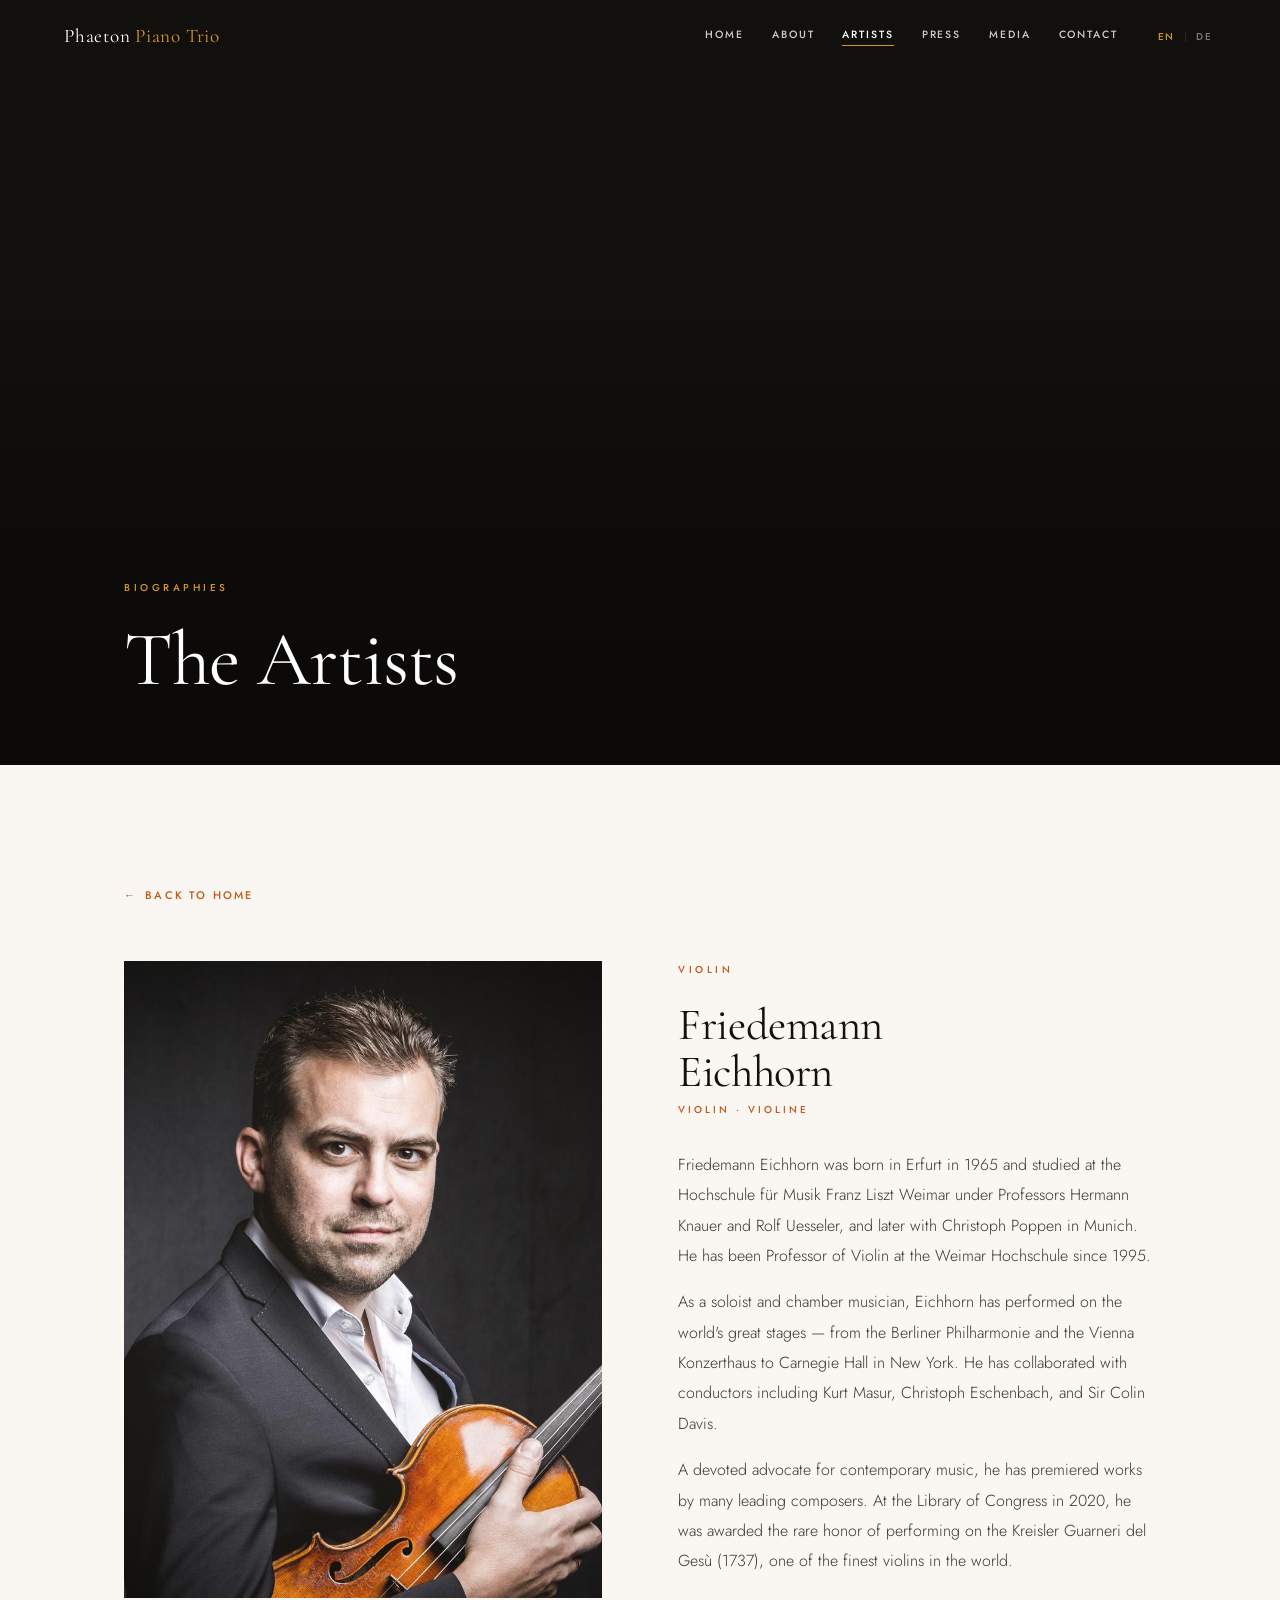
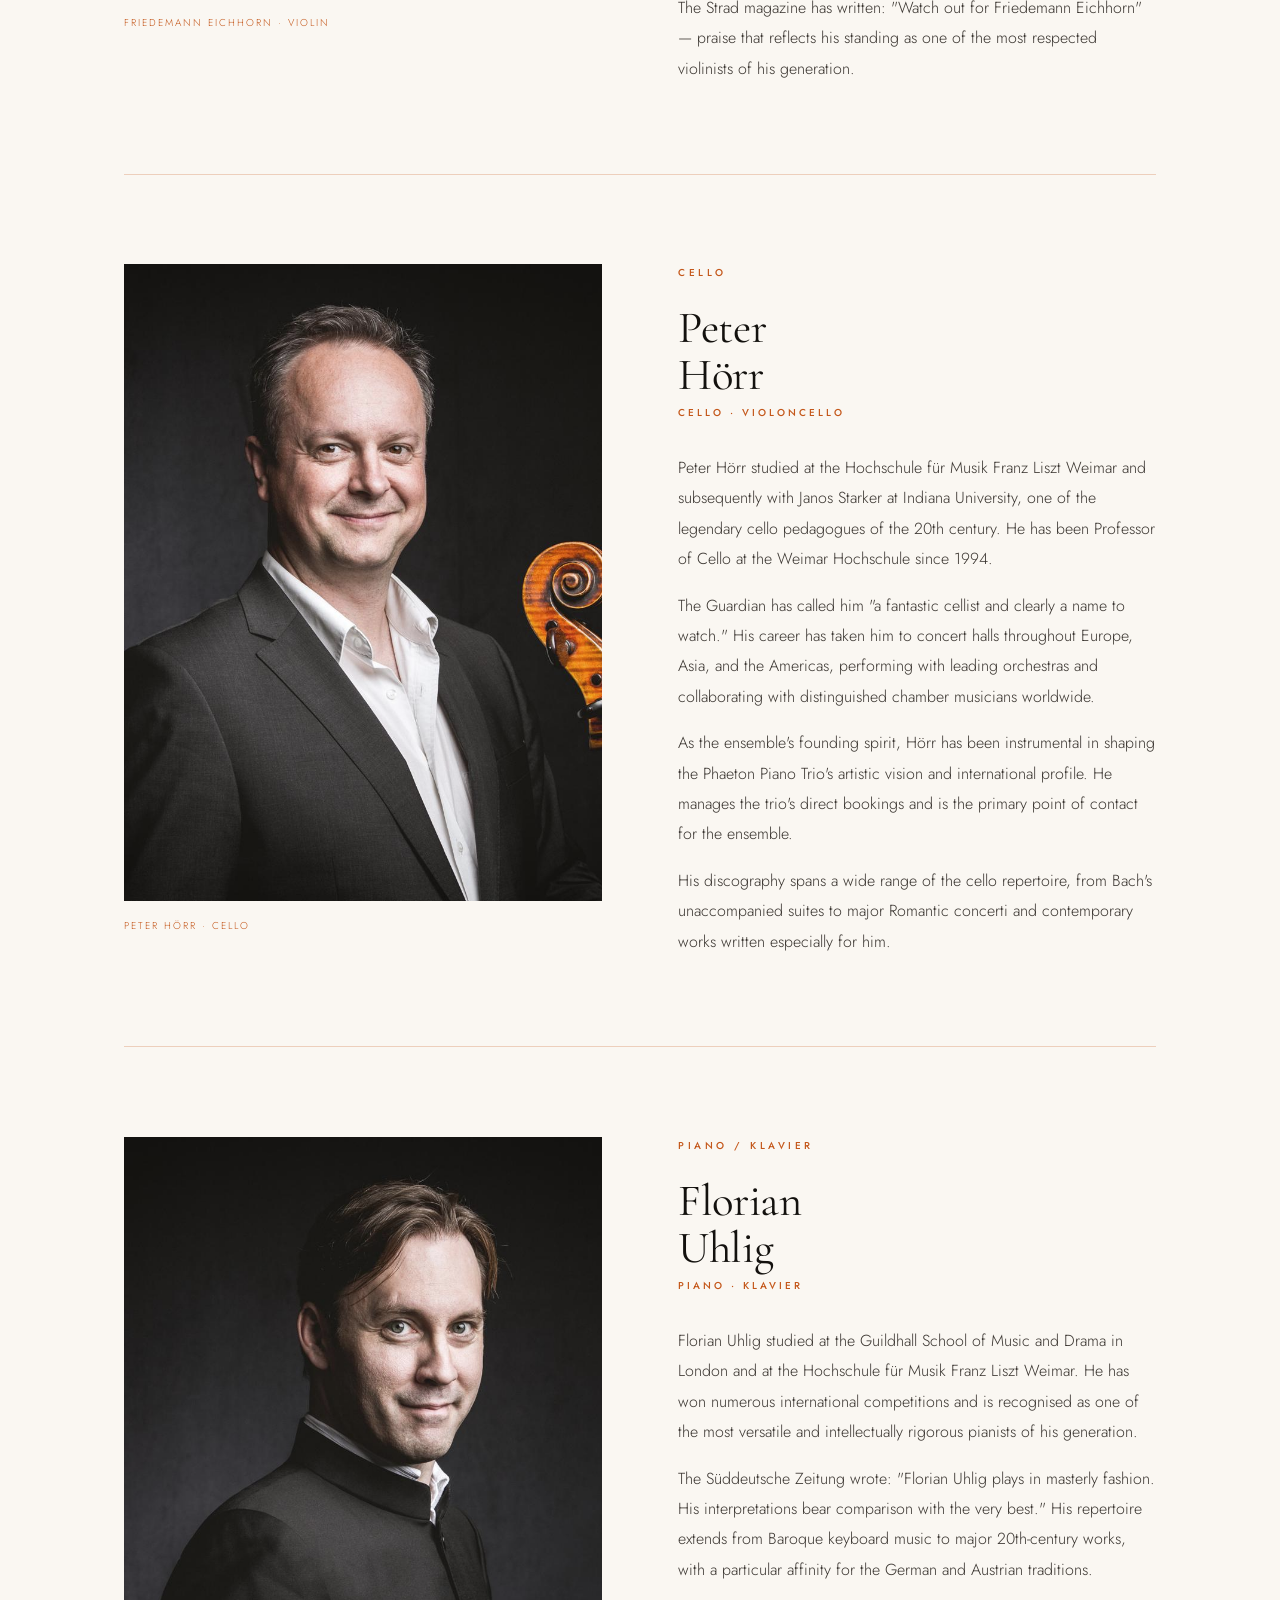
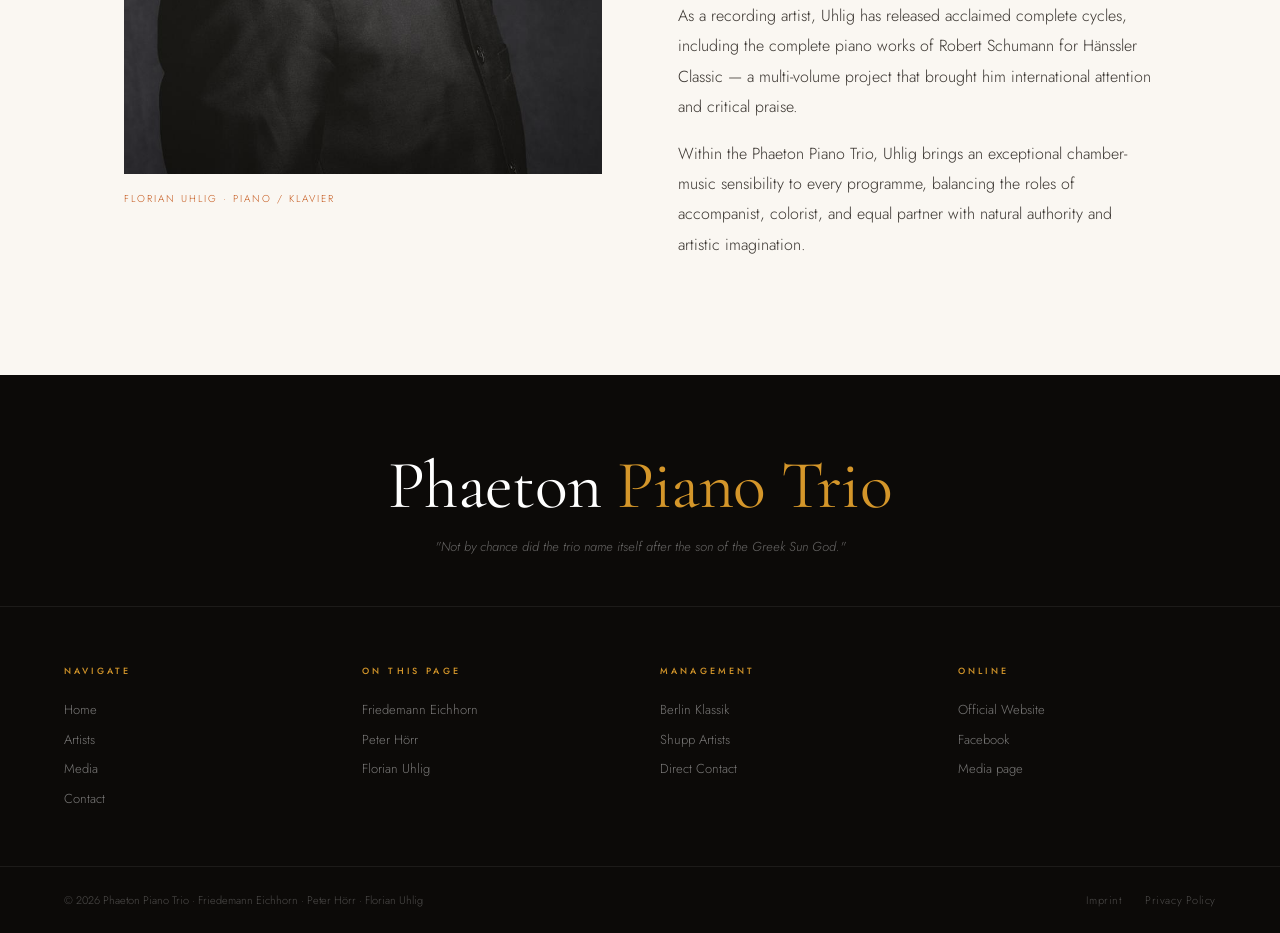
==== biography.html @ 948739d7 "Use local member photos in artist cards and biographies" ====
<!DOCTYPE html>
<html lang="en" id="htmlRoot">
<head>
  <meta charset="UTF-8"/>
  <meta name="viewport" content="width=device-width, initial-scale=1.0"/>
  <meta name="description" content="Biographies — Phaeton Piano Trio: Friedemann Eichhorn, Peter Hörr, Florian Uhlig."/>
  <title>Biographies — Phaeton Piano Trio</title>
  <link rel="preconnect" href="https://fonts.googleapis.com">
  <link rel="preconnect" href="https://fonts.gstatic.com" crossorigin>
  <link href="https://fonts.googleapis.com/css2?family=Cormorant+Garamond:ital,wght@0,300;0,400;0,500;1,300;1,400&family=Jost:wght@300;400;500&display=swap" rel="stylesheet">
  <link rel="stylesheet" href="style.css">
</head>
<body>

  <header class="header" id="header">
    <div class="header-inner">
      <a href="index.html" class="logo">Phaeton <span>Piano Trio</span></a>
      <button class="menu-btn" id="menuBtn" aria-label="Toggle navigation" aria-expanded="false">
        <span></span><span></span><span></span>
      </button>
      <nav class="nav" id="nav">
        <a href="index.html" class="nav-link"><span lang-en>Home</span><span lang-de>Start</span></a>
        <a href="index.html#about" class="nav-link"><span lang-en>About</span><span lang-de>Über uns</span></a>
        <a href="biography.html" class="nav-link active"><span lang-en>Artists</span><span lang-de>Künstler</span></a>
        <a href="index.html#press" class="nav-link"><span lang-en>Press</span><span lang-de>Presse</span></a>
        <a href="media.html" class="nav-link"><span lang-en>Media</span><span lang-de>Medien</span></a>
        <a href="index.html#contact" class="nav-link"><span lang-en>Contact</span><span lang-de>Kontakt</span></a>
        <div class="lang-switcher">
          <button class="lang-btn active" id="btnEN" onclick="setLang('en')">EN</button>
          <span class="lang-sep">|</span>
          <button class="lang-btn" id="btnDE" onclick="setLang('de')">DE</button>
        </div>
      </nav>
    </div>
  </header>

  <section class="subpage-hero">
    <div class="subpage-hero-bg" style="background-image:url('https://www.phaetonpianotrio.com/wp-content/uploads/2015/12/s1945_0071_c.jpg')"></div>
    <div class="wrap subpage-hero-content">
      <div class="label"><span lang-en>Biographies</span><span lang-de>Biografien</span></div>
      <h1><span lang-en>The Artists</span><span lang-de>Die Künstler</span></h1>
    </div>
  </section>

  <section class="section">
    <div class="wrap">

      <a href="index.html" class="back-link"><span lang-en>Back to Home</span><span lang-de>Zurück zur Startseite</span></a>

      <!-- FRIEDEMANN EICHHORN -->
      <div class="bio-grid" id="eichhorn">
        <div class="bio-image" data-reveal>
          <img src="images/friedemann-eichhorn.jpg" alt="Friedemann Eichhorn — Violin">
          <div class="bio-image-caption">Friedemann Eichhorn · Violin</div>
        </div>
        <div class="bio-text">
          <div class="label" data-reveal>Violin</div>
          <h3 data-reveal>Friedemann<br>Eichhorn</h3>
          <span class="instrument-tag" data-reveal>Violin · Violine</span>
          <div lang-en>
            <p class="body-text" data-reveal>Friedemann Eichhorn was born in Erfurt in 1965 and studied at the Hochschule für Musik Franz Liszt Weimar under Professors Hermann Knauer and Rolf Uesseler, and later with Christoph Poppen in Munich. He has been Professor of Violin at the Weimar Hochschule since 1995.</p>
            <p class="body-text" data-reveal>As a soloist and chamber musician, Eichhorn has performed on the world's great stages — from the Berliner Philharmonie and the Vienna Konzerthaus to Carnegie Hall in New York. He has collaborated with conductors including Kurt Masur, Christoph Eschenbach, and Sir Colin Davis.</p>
            <p class="body-text" data-reveal>A devoted advocate for contemporary music, he has premiered works by many leading composers. At the Library of Congress in 2020, he was awarded the rare honor of performing on the Kreisler Guarneri del Gesù (1737), one of the finest violins in the world.</p>
            <p class="body-text" data-reveal>The Strad magazine has written: "Watch out for Friedemann Eichhorn" — praise that reflects his standing as one of the most respected violinists of his generation.</p>
          </div>
          <div lang-de>
            <p class="body-text" data-reveal>Friedemann Eichhorn wurde 1965 in Erfurt geboren und studierte an der Hochschule für Musik Franz Liszt Weimar bei den Professoren Hermann Knauer und Rolf Uesseler sowie später bei Christoph Poppen in München. Seit 1995 ist er Professor für Violine an der Hochschule in Weimar.</p>
            <p class="body-text" data-reveal>Als Solist und Kammermusiker hat Eichhorn auf den großen Bühnen der Welt gespielt — von der Berliner Philharmonie und dem Wiener Konzerthaus bis zur Carnegie Hall in New York. Er arbeitete mit Dirigenten wie Kurt Masur, Christoph Eschenbach und Sir Colin Davis zusammen.</p>
            <p class="body-text" data-reveal>Als engagierter Fürsprecher der zeitgenössischen Musik hat er Werke vieler bedeutender Komponisten uraufgeführt. In der Library of Congress 2020 wurde ihm die seltene Ehre zuteil, auf der Kreisler Guarneri del Gesù (1737) zu spielen.</p>
            <p class="body-text" data-reveal>Das Magazin The Strad schrieb: „Watch out for Friedemann Eichhorn" — ein Lob, das seinen Rang als einen der angesehensten Geiger seiner Generation widerspiegelt.</p>
          </div>
        </div>
      </div>

      <!-- PETER HÖRR -->
      <div class="bio-grid" id="hoerr">
        <div class="bio-image" data-reveal>
          <img src="images/peter-hoerr.jpg" alt="Peter Hörr — Cello">
          <div class="bio-image-caption">Peter Hörr · Cello</div>
        </div>
        <div class="bio-text">
          <div class="label" data-reveal>Cello</div>
          <h3 data-reveal>Peter<br>Hörr</h3>
          <span class="instrument-tag" data-reveal>Cello · Violoncello</span>
          <div lang-en>
            <p class="body-text" data-reveal>Peter Hörr studied at the Hochschule für Musik Franz Liszt Weimar and subsequently with Janos Starker at Indiana University, one of the legendary cello pedagogues of the 20th century. He has been Professor of Cello at the Weimar Hochschule since 1994.</p>
            <p class="body-text" data-reveal>The Guardian has called him "a fantastic cellist and clearly a name to watch." His career has taken him to concert halls throughout Europe, Asia, and the Americas, performing with leading orchestras and collaborating with distinguished chamber musicians worldwide.</p>
            <p class="body-text" data-reveal>As the ensemble's founding spirit, Hörr has been instrumental in shaping the Phaeton Piano Trio's artistic vision and international profile. He manages the trio's direct bookings and is the primary point of contact for the ensemble.</p>
            <p class="body-text" data-reveal>His discography spans a wide range of the cello repertoire, from Bach's unaccompanied suites to major Romantic concerti and contemporary works written especially for him.</p>
          </div>
          <div lang-de>
            <p class="body-text" data-reveal>Peter Hörr studierte an der Hochschule für Musik Franz Liszt Weimar und anschließend bei Janos Starker an der Indiana University — einem der legendären Cello-Pädagogen des 20. Jahrhunderts. Seit 1994 ist er Professor für Violoncello an der Hochschule in Weimar.</p>
            <p class="body-text" data-reveal>Der Guardian bezeichnete ihn als „phantastischen Cellisten, dessen Name zu beachten ist." Seine Karriere führte ihn in Konzertsäle in ganz Europa, Asien und Amerika, wo er mit führenden Orchestern und bedeutenden Kammermusikern zusammenarbeitete.</p>
            <p class="body-text" data-reveal>Als künstlerische Seele des Ensembles hat Hörr die Vision und das internationale Profil des Phaeton Piano Trios maßgeblich geprägt. Er betreut die Direktbuchungen des Trios und ist der Hauptansprechpartner des Ensembles.</p>
            <p class="body-text" data-reveal>Seine Diskografie umspannt ein breites Spektrum des Cello-Repertoires, von Bachs Solosuiten bis zu großen romantischen Konzerten und zeitgenössischen Werken, die eigens für ihn komponiert wurden.</p>
          </div>
        </div>
      </div>

      <!-- FLORIAN UHLIG -->
      <div class="bio-grid" id="uhlig">
        <div class="bio-image" data-reveal>
          <img src="images/florian-uhlig.jpg" alt="Florian Uhlig — Piano">
          <div class="bio-image-caption">Florian Uhlig · Piano / Klavier</div>
        </div>
        <div class="bio-text">
          <div class="label" data-reveal>Piano / Klavier</div>
          <h3 data-reveal>Florian<br>Uhlig</h3>
          <span class="instrument-tag" data-reveal>Piano · Klavier</span>
          <div lang-en>
            <p class="body-text" data-reveal>Florian Uhlig studied at the Guildhall School of Music and Drama in London and at the Hochschule für Musik Franz Liszt Weimar. He has won numerous international competitions and is recognised as one of the most versatile and intellectually rigorous pianists of his generation.</p>
            <p class="body-text" data-reveal>The Süddeutsche Zeitung wrote: "Florian Uhlig plays in masterly fashion. His interpretations bear comparison with the very best." His repertoire extends from Baroque keyboard music to major 20th-century works, with a particular affinity for the German and Austrian traditions.</p>
            <p class="body-text" data-reveal>As a recording artist, Uhlig has released acclaimed complete cycles, including the complete piano works of Robert Schumann for Hänssler Classic — a multi-volume project that brought him international attention and critical praise.</p>
            <p class="body-text" data-reveal>Within the Phaeton Piano Trio, Uhlig brings an exceptional chamber-music sensibility to every programme, balancing the roles of accompanist, colorist, and equal partner with natural authority and artistic imagination.</p>
          </div>
          <div lang-de>
            <p class="body-text" data-reveal>Florian Uhlig studierte an der Guildhall School of Music and Drama in London sowie an der Hochschule für Musik Franz Liszt Weimar. Er gewann zahlreiche internationale Wettbewerbe und gilt als einer der vielseitigsten und tiefgründigsten Pianisten seiner Generation.</p>
            <p class="body-text" data-reveal>Die Süddeutsche Zeitung schrieb: „Florian Uhlig spielt auf meisterhafte Weise. Seine Interpretationen halten dem Vergleich mit den Allerbesten stand." Sein Repertoire reicht von der Barockmusik bis zu bedeutenden Werken des 20. Jahrhunderts, mit besonderer Vorliebe für die deutsche und österreichische Tradition.</p>
            <p class="body-text" data-reveal>Als Aufnahmekünstler hat Uhlig vielbeachtete Gesamtzyklen veröffentlicht, darunter das vollständige Klavierwerk von Robert Schumann für Hänssler Classic — ein mehrbändiges Projekt, das ihm internationale Aufmerksamkeit einbrachte.</p>
            <p class="body-text" data-reveal>Im Phaeton Piano Trio bringt Uhlig in jedes Programm eine außergewöhnliche Kammermusikalität ein und verbindet die Rollen des Begleiters, Koloristen und gleichberechtigten Partners mit natürlicher Autorität und künstlerischer Fantasie.</p>
          </div>
        </div>
      </div>

    </div>
  </section>

  <footer class="footer">
    <div class="footer-top">
      <div class="footer-name">Phaeton <span>Piano Trio</span></div>
      <p class="footer-tagline">"Not by chance did the trio name itself after the son of the Greek Sun God."</p>
    </div>
    <div class="footer-mid">
      <div class="footer-col">
        <div class="footer-col-title"><span lang-en>Navigate</span><span lang-de>Navigation</span></div>
        <a href="index.html"><span lang-en>Home</span><span lang-de>Start</span></a>
        <a href="biography.html"><span lang-en>Artists</span><span lang-de>Künstler</span></a>
        <a href="media.html"><span lang-en>Media</span><span lang-de>Medien</span></a>
        <a href="index.html#contact"><span lang-en>Contact</span><span lang-de>Kontakt</span></a>
      </div>
      <div class="footer-col">
        <div class="footer-col-title"><span lang-en>On this page</span><span lang-de>Auf dieser Seite</span></div>
        <a href="#eichhorn">Friedemann Eichhorn</a>
        <a href="#hoerr">Peter Hörr</a>
        <a href="#uhlig">Florian Uhlig</a>
      </div>
      <div class="footer-col">
        <div class="footer-col-title">Management</div>
        <a href="https://www.berlinklassikartistmanagement.com" target="_blank" rel="noopener">Berlin Klassik</a>
        <a href="https://shuppartists.com" target="_blank" rel="noopener">Shupp Artists</a>
        <a href="mailto:peterhoerr@me.com"><span lang-en>Direct Contact</span><span lang-de>Direktkontakt</span></a>
      </div>
      <div class="footer-col">
        <div class="footer-col-title">Online</div>
        <a href="https://www.phaetonpianotrio.com/en/" target="_blank" rel="noopener"><span lang-en>Official Website</span><span lang-de>Offizielle Website</span></a>
        <a href="https://www.facebook.com/PhaetonPianoTrio/" target="_blank" rel="noopener">Facebook</a>
        <a href="media.html"><span lang-en>Media page</span><span lang-de>Medienseite</span></a>
      </div>
    </div>
    <div class="footer-bottom">
      <p class="footer-copy">© <span id="year"></span> Phaeton Piano Trio · Friedemann Eichhorn · Peter Hörr · Florian Uhlig</p>
      <div class="footer-legal">
        <a href="imprint.html"><span lang-en>Imprint</span><span lang-de>Impressum</span></a>
        <a href="privacy.html"><span lang-en>Privacy Policy</span><span lang-de>Datenschutz</span></a>
      </div>
    </div>
  </footer>
  <div class="scroll-progress" id="scrollProgress"></div>

  <script>
    function setLang(lang) {
      document.body.classList.toggle('lang-de', lang === 'de');
      document.getElementById('htmlRoot').lang = lang;
      document.getElementById('btnEN').classList.toggle('active', lang === 'en');
      document.getElementById('btnDE').classList.toggle('active', lang === 'de');
      localStorage.setItem('ppt-lang', lang);
    }
    (function() { if (localStorage.getItem('ppt-lang') === 'de') setLang('de'); })();
    document.getElementById('year').textContent = new Date().getFullYear();
    const progress = document.getElementById('scrollProgress');
    window.addEventListener('scroll', () => {
      const total = document.documentElement.scrollHeight - window.innerHeight;
      if (total > 0) progress.style.width = (window.scrollY / total * 100) + '%';
    }, { passive: true });
    const header = document.getElementById('header');
    window.addEventListener('scroll', () => { header.classList.toggle('scrolled', window.scrollY > 60); }, { passive: true });
    const nav = document.getElementById('nav');
    const menuBtn = document.getElementById('menuBtn');
    menuBtn.addEventListener('click', () => {
      const open = nav.classList.toggle('open');
      menuBtn.classList.toggle('open', open);
      menuBtn.setAttribute('aria-expanded', open);
      document.body.classList.toggle('nav-open', open);
    });
    document.querySelectorAll('#nav a').forEach(a => a.addEventListener('click', () => {
      nav.classList.remove('open'); menuBtn.classList.remove('open');
      menuBtn.setAttribute('aria-expanded','false'); document.body.classList.remove('nav-open');
    }));
    const revealObs = new IntersectionObserver(entries => {
      entries.forEach(e => { if (e.isIntersecting) { e.target.classList.add('visible'); revealObs.unobserve(e.target); } });
    }, { threshold: 0.1 });
    document.querySelectorAll('[data-reveal]').forEach(el => revealObs.observe(el));
  </script>

</body>
</html>
---- style.css ----
/* ============================================================
   PHAETON PIANO TRIO — style.css
============================================================ */

:root {
  --white:       #faf7f2;
  --white-dim:   #f0ebe2;
  --ink:         #13110e;
  --ink-mid:     #3a3530;
  --ink-soft:    #8a8178;
  --fire:        #c4571a;
  --fire-light:  #e07840;
  --fire-dim:    rgba(196,87,26,0.08);
  --fire-border: rgba(196,87,26,0.25);
  --amber:       #d4962a;
  --serif: 'Cormorant Garamond', Georgia, serif;
  --sans:  'Jost', 'Helvetica Neue', sans-serif;
  --ease:  cubic-bezier(0.25, 0.46, 0.45, 0.94);
  --easeO: cubic-bezier(0.16, 1, 0.3, 1);
  --gutter: clamp(1.25rem, 5vw, 4.5rem);
  --max: 1160px;
  --hh: 72px;
}

*, *::before, *::after { box-sizing: border-box; margin: 0; padding: 0; }
html { scroll-behavior: smooth; overflow-x: hidden; font-size: 16px; }

body {
  background: var(--white);
  color: var(--ink);
  font-family: var(--sans);
  font-weight: 300;
  line-height: 1.7;
  overflow-x: hidden;
  -webkit-font-smoothing: antialiased;
}

body.nav-open { overflow: hidden; }
img, iframe { display: block; max-width: 100%; }
a { color: inherit; text-decoration: none; }
::selection { background: rgba(196,87,26,0.15); color: var(--ink); }
:focus-visible { outline: 1px solid var(--fire); outline-offset: 4px; }
::-webkit-scrollbar { width: 3px; }
::-webkit-scrollbar-track { background: var(--white); }
::-webkit-scrollbar-thumb { background: var(--fire-border); }
::-webkit-scrollbar-thumb:hover { background: var(--fire); }

/* ── Typography ── */
h1, h2, h3 { font-family: var(--serif); font-weight: 400; line-height: 1.05; letter-spacing: -0.01em; }
h1 { font-size: clamp(48px, 8vw, 110px); }
h2 { font-size: clamp(32px, 5vw, 62px); }
h3 { font-size: clamp(22px, 2.5vw, 32px); }
em { font-style: italic; color: var(--fire); }
p  { max-width: 58ch; }
p + p { margin-top: 1rem; }

.wrap { width: min(100%, var(--max)); margin-inline: auto; padding-inline: var(--gutter); }

.label {
  font-family: var(--sans); font-size: 10px; font-weight: 500;
  letter-spacing: 0.35em; text-transform: uppercase;
  color: var(--fire); margin-bottom: 1.5rem; display: block;
}

[data-reveal] { opacity: 0; transform: translateY(28px); transition: opacity 0.85s var(--easeO), transform 0.85s var(--easeO); }
[data-reveal].visible { opacity: 1; transform: none; }
[data-reveal]:nth-child(2) { transition-delay: 0.08s; }
[data-reveal]:nth-child(3) { transition-delay: 0.16s; }
[data-reveal]:nth-child(4) { transition-delay: 0.24s; }

/* ============================================================
   HEADER
============================================================ */
.header {
  position: fixed;
  top: 0; left: 0; right: 0;
  z-index: 500;
  height: var(--hh);
  background: rgba(19,17,14,0.6);
  backdrop-filter: blur(14px);
  -webkit-backdrop-filter: blur(14px);
  transition: background 0.4s, box-shadow 0.4s;
}
.header.scrolled {
  background: rgba(19,17,14,0.95);
  box-shadow: 0 1px 0 rgba(255,255,255,0.06);
}
.header-inner {
  height: 100%;
  display: flex;
  align-items: center;
  justify-content: space-between;
  padding: 0 var(--gutter);
  gap: 1.5rem;
}

.logo {
  font-family: var(--serif);
  font-size: 1.2rem; font-weight: 400; letter-spacing: 0.04em;
  color: #fff; white-space: nowrap; flex-shrink: 0;
  position: relative; z-index: 9999;
  transition: opacity 0.2s;
}
.logo:hover { opacity: 0.75; }
.logo span { color: var(--amber); }

.menu-btn {
  display: none;
  flex-direction: column;
  justify-content: center;
  gap: 6px;
  width: 32px; height: 32px;
  background: none; border: none; cursor: pointer;
  padding: 0; flex-shrink: 0;
  position: relative; z-index: 9999;
}
.menu-btn span {
  display: block; width: 24px; height: 1.5px;
  background: #fff;
  transition: transform 0.35s var(--ease), opacity 0.25s;
  transform-origin: center;
}
.menu-btn.open span:nth-child(1) { transform: translateY(7.5px) rotate(45deg); }
.menu-btn.open span:nth-child(2) { opacity: 0; }
.menu-btn.open span:nth-child(3) { transform: translateY(-7.5px) rotate(-45deg); }

/* Desktop nav */
.nav { display: flex; align-items: center; gap: 1.75rem; }

.nav-link {
  font-family: var(--sans); font-size: 10.5px; font-weight: 500;
  letter-spacing: 0.18em; text-transform: uppercase;
  color: rgba(255,255,255,0.78);
  position: relative; padding-bottom: 2px;
  transition: color 0.2s; white-space: nowrap;
}
.nav-link::after {
  content: ''; position: absolute; bottom: 0; left: 0;
  width: 0; height: 1px; background: var(--amber);
  transition: width 0.3s var(--ease);
}
.nav-link:hover, .nav-link.active { color: #fff; }
.nav-link:hover::after, .nav-link.active::after { width: 100%; }

.lang-switcher { display: flex; align-items: center; gap: 0.35rem; margin-left: 0.5rem; flex-shrink: 0; }
.lang-btn {
  background: none; border: none; cursor: pointer;
  color: rgba(255,255,255,0.45);
  font-family: var(--sans); font-size: 10px; font-weight: 500;
  letter-spacing: 0.15em; text-transform: uppercase;
  padding: 2px 4px; transition: color 0.2s;
}
.lang-btn.active, .lang-btn:hover { color: var(--amber); }
.lang-sep { color: rgba(255,255,255,0.2); font-size: 10px; }

.scroll-progress {
  position: fixed; top: 0; left: 0;
  height: 2px; background: var(--fire);
  z-index: 600; width: 0; pointer-events: none;
}

/* ============================================================
   HERO
============================================================ */
.hero {
  position: relative;
  height: 100svh; min-height: 560px;
  overflow: hidden;
  display: flex; align-items: center; justify-content: flex-start;
}
.hero { background: var(--ink); }
.hero-slides, .hero-slide { position: absolute; inset: 0; }
.hero-slides { top: var(--hh); } /* la foto empieza debajo del header: no tapa las cabezas */
.hero-slide { background-size: cover; background-position: center top; opacity: 0; transition: opacity 1.6s var(--ease); }
.hero-slide.active { opacity: 1; }
.hero-overlay {
  position: absolute; inset: 0; z-index: 1;
  background:
    linear-gradient(to right, rgba(10,8,6,0.75) 0%, rgba(10,8,6,0.45) 50%, rgba(10,8,6,0.1) 100%),
    linear-gradient(to bottom, rgba(10,8,6,0.35) 0%, rgba(10,8,6,0.1) 40%, rgba(10,8,6,0.6) 100%);
}
.hero-grain {
  position: absolute; inset: 0; z-index: 2; opacity: 0.025; pointer-events: none;
  background-image: url("data:image/svg+xml,%3Csvg viewBox='0 0 256 256' xmlns='http://www.w3.org/2000/svg'%3E%3Cfilter id='n'%3E%3CfeTurbulence type='fractalNoise' baseFrequency='0.9' numOctaves='4' stitchTiles='stitch'/%3E%3C/filter%3E%3Crect width='100%25' height='100%25' filter='url(%23n)'/%3E%3C/svg%3E");
}
.hero-content {
  position: relative; z-index: 3; color: #fff;
  padding: 0 var(--gutter); max-width: min(640px, 90vw);
}
.hero-eyebrow { font-size: 11px; font-weight: 500; letter-spacing: 0.35em; text-transform: uppercase; opacity: 0.65; margin-bottom: 1.5rem; max-width: none; }
.hero h1 { color: #fff; text-shadow: 0 2px 20px rgba(0,0,0,0.4); }
.hero h1 em { color: var(--amber); }
.hero-divider { width: 48px; height: 1px; background: var(--amber); margin: 2rem 0; opacity: 0.65; }
.hero-sub { font-size: clamp(12px, 1.4vw, 15px); font-weight: 300; letter-spacing: 0.1em; opacity: 0.75; margin-bottom: 2.5rem; max-width: none; }
.hero-cta { display: flex; gap: 1rem; flex-wrap: wrap; }

.btn {
  display: inline-block;
  font-family: var(--sans); font-size: 11px; font-weight: 500;
  letter-spacing: 0.22em; text-transform: uppercase;
  padding: 0.9rem 2.2rem; cursor: pointer;
  transition: background 0.25s, color 0.25s, border-color 0.25s, transform 0.2s;
}
.btn:hover { transform: translateY(-2px); }
.btn--gold { background: var(--fire); color: #fff; border: 1px solid var(--fire); }
.btn--gold:hover { background: var(--fire-light); border-color: var(--fire-light); }
.btn--outline { background: transparent; color: #fff; border: 1px solid rgba(255,255,255,0.5); }
.btn--outline:hover { border-color: #fff; background: rgba(255,255,255,0.08); }
.btn--dark { background: var(--fire); color: #fff; border: 1px solid var(--fire); }
.btn--dark:hover { background: var(--fire-light); border-color: var(--fire-light); }

.hero-dots {
  position: absolute; bottom: 2.5rem; left: 50%;
  transform: translateX(-50%); z-index: 4; display: flex; gap: 0.6rem;
}
.hero-dot { width: 6px; height: 6px; border-radius: 50%; background: rgba(255,255,255,0.35); cursor: pointer; transition: background 0.3s, transform 0.3s; }
.hero-dot.active { background: var(--amber); transform: scale(1.3); }

.hero-scroll {
  position: absolute; bottom: 2.2rem; right: var(--gutter); z-index: 4;
  display: flex; flex-direction: column; align-items: center; gap: 0.4rem;
  color: rgba(255,255,255,0.4); font-size: 9px; letter-spacing: 0.25em; text-transform: uppercase;
}
.hero-scroll-line { width: 1px; height: 40px; background: linear-gradient(to bottom, transparent, rgba(255,255,255,0.4)); }

/* ============================================================
   MARQUEE
============================================================ */
.marquee { background: var(--ink); overflow: hidden; padding-block: 0.85rem; border-top: 1px solid rgba(255,255,255,0.06); border-bottom: 1px solid rgba(255,255,255,0.06); }
.marquee-track { display: flex; animation: marquee 40s linear infinite; width: max-content; }
.marquee-item { font-size: 10px; font-weight: 500; letter-spacing: 0.25em; text-transform: uppercase; color: rgba(255,255,255,0.4); padding-inline: 3rem; white-space: nowrap; }
.marquee-item::after { content: '·'; margin-left: 3rem; color: var(--fire); }
@keyframes marquee { from { transform: translateX(0); } to { transform: translateX(-50%); } }

/* ============================================================
   QUOTE
============================================================ */
.quote-section { background: var(--white); text-align: center; padding: clamp(4rem, 8vw, 8rem) var(--gutter); border-bottom: 1px solid var(--fire-border); }
.quote-mark { font-family: var(--serif); font-size: clamp(80px, 10vw, 140px); color: var(--fire); opacity: 0.12; line-height: 0.5; display: block; margin-bottom: 1rem; }
blockquote { font-family: var(--serif); font-size: clamp(17px, 2.6vw, 28px); font-weight: 300; font-style: italic; color: var(--ink); line-height: 1.65; max-width: 780px; margin-inline: auto; margin-bottom: 1.5rem; }
cite { font-size: 10px; font-weight: 500; letter-spacing: 0.25em; text-transform: uppercase; color: var(--ink-soft); }

/* ============================================================
   SECTIONS
============================================================ */
.section { padding-block: clamp(4.5rem, 9vw, 10rem); }
.section--dark { background: var(--ink); color: var(--white); }
.section--dark .label { color: var(--amber); }
.section--dark h2 { color: var(--white); }
.section--dark em { color: var(--amber); }
.section--dark p { color: rgba(255,255,255,0.68); }
.section--dark .body-text { color: rgba(255,255,255,0.7); }

/* ============================================================
   ABOUT
============================================================ */
.about-grid { display: grid; grid-template-columns: 1fr 1fr; gap: clamp(2.5rem, 6vw, 7rem); align-items: center; }
.about-image img { width: 100%; aspect-ratio: 4/5; object-fit: cover; filter: grayscale(20%); transition: filter 0.5s; }
.about-image img:hover { filter: grayscale(0%); }
.about-text h2 { margin-bottom: 1.5rem; }
.body-text { font-size: clamp(14px, 1.4vw, 17px); line-height: 1.88; color: var(--ink-mid); }

/* ============================================================
   MEMBERS
============================================================ */
.members-grid { display: grid; grid-template-columns: repeat(3, 1fr); gap: 1.5px; margin-top: 4rem; }
.member-card { position: relative; overflow: hidden; aspect-ratio: 3/4; cursor: pointer; }
.member-card img { width: 100%; height: 100%; object-fit: cover; object-position: center top; transition: transform 0.7s var(--ease), filter 0.5s; filter: grayscale(25%); }
.member-card:hover img { transform: scale(1.04); filter: grayscale(0%); }
.member-overlay { position: absolute; inset: 0; background: linear-gradient(to top, rgba(10,8,6,0.84) 0%, transparent 55%); display: flex; flex-direction: column; justify-content: flex-end; padding: 2rem; transition: background 0.4s; }
.member-card:hover .member-overlay { background: linear-gradient(to top, rgba(10,8,6,0.92) 0%, rgba(10,8,6,0.12) 55%); }
.member-instrument { font-size: 10px; font-weight: 500; letter-spacing: 0.3em; text-transform: uppercase; color: var(--amber); margin-bottom: 0.4rem; }
.member-name { font-family: var(--serif); font-size: clamp(20px, 2.5vw, 30px); font-weight: 400; color: #fff; line-height: 1.15; }
.member-link { display: inline-block; margin-top: 0.8rem; font-size: 10px; font-weight: 500; letter-spacing: 0.2em; text-transform: uppercase; color: var(--amber); border-bottom: 1px solid rgba(212,150,42,0.4); padding-bottom: 2px; opacity: 0; transform: translateY(6px); transition: opacity 0.3s, transform 0.3s; }
.member-card:hover .member-link { opacity: 1; transform: none; }

/* ============================================================
   PRESS
============================================================ */
.press-grid { display: grid; grid-template-columns: repeat(auto-fill, minmax(260px, 1fr)); gap: 1px; margin-top: 4rem; border: 1px solid var(--fire-border); }
.press-item { padding: 2.25rem 1.75rem; border: 1px solid var(--fire-border); transition: background 0.25s; }
.press-item:hover { background: var(--fire-dim); }
.press-quote { font-family: var(--serif); font-size: clamp(15px, 1.7vw, 19px); font-style: italic; color: var(--ink); margin-bottom: 1rem; line-height: 1.55; max-width: none; }
.press-source { font-size: 10px; font-weight: 500; letter-spacing: 0.22em; text-transform: uppercase; color: var(--fire); }

/* ============================================================
   VIDEO
============================================================ */
.video-grid { display: grid; grid-template-columns: 1fr 1fr; gap: 2.5rem; margin-top: 4rem; }
.video-wrap { position: relative; aspect-ratio: 16/9; overflow: hidden; background: #000; }
.video-wrap iframe { position: absolute; inset: 0; width: 100%; height: 100%; border: 0; }
.video-label { margin-top: 1rem; font-size: 12px; font-weight: 400; letter-spacing: 0.06em; color: rgba(255,255,255,0.5); max-width: none; }
.view-all-link { display: inline-block; margin-top: 3rem; font-size: 11px; font-weight: 500; letter-spacing: 0.22em; text-transform: uppercase; color: var(--amber); border-bottom: 1px solid rgba(212,150,42,0.4); padding-bottom: 2px; transition: color 0.2s, border-color 0.2s; }
.view-all-link:hover { color: #fff; border-color: rgba(255,255,255,0.4); }

/* ============================================================
   CONTACT
============================================================ */
.contact-grid { display: grid; grid-template-columns: 1fr 1fr; gap: clamp(2rem, 5vw, 6rem); margin-top: 4rem; }
.agency { margin-bottom: 2.5rem; padding-bottom: 2.5rem; border-bottom: 1px solid rgba(255,255,255,0.08); }
.agency:last-child { border-bottom: none; margin-bottom: 0; padding-bottom: 0; }
.agency-name { font-size: 10px; font-weight: 500; letter-spacing: 0.3em; text-transform: uppercase; color: var(--amber); margin-bottom: 1rem; }
.agency p { font-size: 13.5px; line-height: 2.05; color: rgba(255,255,255,0.62); max-width: none; }
.agency strong { color: rgba(255,255,255,0.9); font-weight: 500; }
.agency a { color: rgba(255,255,255,0.58); border-bottom: 1px solid rgba(255,255,255,0.18); transition: color 0.2s, border-color 0.2s; }
.agency a:hover { color: var(--amber); border-color: var(--amber); }

/* ============================================================
   FOOTER
============================================================ */
.footer { background: #0c0a08; color: rgba(255,255,255,0.55); font-size: 13px; }
.footer-top { padding: clamp(3.5rem, 6vw, 7rem) var(--gutter) 3rem; border-bottom: 1px solid rgba(255,255,255,0.07); display: flex; flex-direction: column; align-items: center; text-align: center; gap: 1rem; }
.footer-name { font-family: var(--serif); font-size: clamp(32px, 6vw, 68px); font-weight: 400; color: #fff; letter-spacing: -0.01em; line-height: 1; }
.footer-name span { color: var(--amber); }
.footer-tagline { font-size: 13px; font-style: italic; color: rgba(255,255,255,0.38); max-width: 480px; }
.footer-mid { display: grid; grid-template-columns: repeat(4, 1fr); gap: 2.5rem; padding: 3.5rem var(--gutter); border-bottom: 1px solid rgba(255,255,255,0.07); }
.footer-col { display: flex; flex-direction: column; gap: 0.55rem; }
.footer-col-title { font-size: 9px; font-weight: 500; letter-spacing: 0.35em; text-transform: uppercase; color: var(--amber); margin-bottom: 0.8rem; }
.footer-col a, .footer-col p { font-size: 13px; color: rgba(255,255,255,0.45); transition: color 0.2s; line-height: 1.6; }
.footer-col a:hover { color: var(--amber); }
.footer-bottom { display: flex; align-items: center; justify-content: space-between; flex-wrap: wrap; gap: 1rem; padding: 1.5rem var(--gutter); }
.footer-copy { font-size: 11px; color: rgba(255,255,255,0.28); max-width: none; }
.footer-legal { display: flex; gap: 1.5rem; }
.footer-legal a { font-size: 11px; color: rgba(255,255,255,0.28); letter-spacing: 0.05em; transition: color 0.2s; }
.footer-legal a:hover { color: var(--amber); }

/* ============================================================
   SUBPAGES
============================================================ */
.subpage-hero { min-height: 85svh; display: flex; align-items: flex-end; padding-bottom: clamp(3rem, 5vw, 5rem); background: var(--ink); position: relative; overflow: hidden; padding-top: var(--hh); }
.subpage-hero-bg { position: absolute; inset: 0; top: var(--hh); background-size: cover; background-position: var(--pos, center top); opacity: 1; filter: grayscale(15%); }
.subpage-hero::after {
  content: ''; position: absolute; inset: 0; z-index: 1; pointer-events: none;
  background: linear-gradient(to bottom,
    rgba(10,8,6,0)    0%,
    rgba(10,8,6,0)    35%,
    rgba(10,8,6,0.55) 65%,
    rgba(10,8,6,0.9)  100%);
}
.subpage-hero-content { position: relative; z-index: 2; color: #fff; }
.subpage-hero .label { color: var(--amber); }
.subpage-hero h1 { color: #fff; font-size: clamp(38px, 6vw, 80px); }
.back-link { display: inline-flex; align-items: center; gap: 0.5rem; font-size: 11px; font-weight: 500; letter-spacing: 0.2em; text-transform: uppercase; color: var(--fire); margin-bottom: 3.5rem; transition: gap 0.2s; }
.back-link:hover { gap: 0.8rem; }
.back-link::before { content: '←'; }

.bio-grid { display: grid; grid-template-columns: 1fr 1fr; gap: clamp(2.5rem, 6vw, 7rem); align-items: start; }
.bio-grid + .bio-grid { margin-top: clamp(4rem, 7vw, 8rem); padding-top: clamp(4rem, 7vw, 8rem); border-top: 1px solid var(--fire-border); }
.bio-image { position: sticky; top: calc(var(--hh) + 2rem); }
.bio-image img { width: 100%; aspect-ratio: 3/4; object-fit: cover; filter: grayscale(15%); }
.bio-image-caption { margin-top: 1rem; font-size: 10px; letter-spacing: 0.2em; text-transform: uppercase; color: var(--fire); }
.bio-text h3 { font-family: var(--serif); font-size: clamp(26px, 3.5vw, 48px); margin-bottom: 0.3rem; color: var(--ink); }
.bio-text .instrument-tag { font-size: 10px; font-weight: 500; letter-spacing: 0.3em; text-transform: uppercase; color: var(--fire); margin-bottom: 2rem; display: block; }
.bio-text p { color: var(--ink-mid); font-size: clamp(14px, 1.3vw, 16px); line-height: 1.9; }

.media-section-title { font-family: var(--serif); font-size: clamp(22px, 3vw, 38px); color: var(--ink); margin-bottom: 2.5rem; padding-bottom: 1rem; border-bottom: 1px solid var(--fire-border); }
.media-section + .media-section { margin-top: clamp(4rem, 7vw, 7rem); }
.recording-grid { display: grid; grid-template-columns: repeat(auto-fill, minmax(240px, 1fr)); gap: 1.5px; margin-top: 2.5rem; background: rgba(255,255,255,0.05); }
.recording-card { background: rgba(255,255,255,0.04); border: 1px solid rgba(212,150,42,0.15); padding: 1.75rem; transition: transform 0.25s, background 0.25s; }
.recording-card:hover { transform: translateY(-3px); background: rgba(255,255,255,0.07); }
.recording-label { font-size: 9px; font-weight: 500; letter-spacing: 0.25em; text-transform: uppercase; color: var(--amber); margin-bottom: 0.75rem; }
.recording-title { font-family: var(--serif); font-size: 22px; color: #fff; margin-bottom: 0.4rem; }
.recording-sub { font-size: 13px; color: rgba(255,255,255,0.5); max-width: none; }

/* ── Language ── */
[lang-de]     { display: none; }
span[lang-de] { display: none; }
body.lang-de [lang-en]     { display: none; }
body.lang-de [lang-de]     { display: block; }
body.lang-de span[lang-en] { display: none; }
body.lang-de span[lang-de] { display: inline; }

/* ============================================================
   TABLET
============================================================ */
@media (max-width: 900px) {
  .about-grid      { grid-template-columns: 1fr; }
  .about-image     { order: -1; }
  .about-image img { aspect-ratio: 16/9; max-height: 400px; }
  .contact-grid    { grid-template-columns: 1fr; }
  .footer-mid      { grid-template-columns: repeat(2, 1fr); }
  .video-grid      { grid-template-columns: 1fr; }
  .bio-grid        { grid-template-columns: 1fr; }
  .bio-image       { position: static; }
  .bio-image img   { aspect-ratio: 16/9; max-height: 380px; }

  /* Hero (tablet y móvil): foto limpia arriba, texto abajo */
  .hero {
    align-items: flex-end;
    padding-bottom: 4.5rem;
  }
  .hero-slide {
    background-position: var(--pos-m, center top);
  }
  .hero-overlay {
    background: linear-gradient(to bottom,
      rgba(10,8,6,0)    0%,
      rgba(10,8,6,0)    20%,
      rgba(10,8,6,0)    40%,
      rgba(10,8,6,0.6)  65%,
      rgba(10,8,6,0.88) 100%);
  }
}

@media (max-width: 700px) {
  .members-grid { grid-template-columns: 1fr 1fr; }
  .footer-mid   { grid-template-columns: 1fr 1fr; gap: 2rem; }
  .press-grid   { grid-template-columns: 1fr; }
}

/* ============================================================
   MOBILE
============================================================ */
@media (max-width: 600px) {
  :root { --hh: 60px; --gutter: 1.25rem; }

  .menu-btn { display: flex; }

  /* Menú móvil — fondo sólido, opacidad, sin transforms ni clips */
  .nav {
    position: fixed;
    top: 0; left: 0;
    width: 100vw;
    height: 100vh;
    background: #0d0b09;
    display: flex;
    flex-direction: column;
    justify-content: center;
    align-items: center;
    gap: 2rem;
    opacity: 0;
    pointer-events: none;
    transition: opacity 0.3s ease;
    z-index: 9000;
    backdrop-filter: none;
    -webkit-backdrop-filter: none;
  }

  .nav.open {
    opacity: 1;
    pointer-events: all;
  }

  .nav-link {
    font-size: 20px;
    letter-spacing: 0.1em;
    color: rgba(255,255,255,0.85);
    padding-bottom: 4px;
  }

  .lang-switcher { margin-left: 0; margin-top: 0.5rem; gap: 0.75rem; }
  .lang-btn { font-size: 13px; padding: 4px 10px; }

  /* Hero — más bajo para que la foto se amplíe menos y se vea el trío entero */
  .hero {
    height: 78svh;
    min-height: 540px;
    padding-bottom: 3.5rem;
  }
  .hero-content  { max-width: 100%; }
  .hero h1       { font-size: clamp(40px, 12vw, 68px); }
  .hero-eyebrow  { margin-bottom: 1rem; }
  .hero-divider  { margin: 1.25rem 0; }
  .hero-sub      { font-size: 12px; margin-bottom: 1.5rem; }
  .hero-cta      { flex-wrap: nowrap; gap: 0.75rem; }
  .hero-cta .btn { flex: 1; text-align: center; padding: 0.9rem 1rem; }
  .hero-scroll   { display: none; }
  .hero-dots     { bottom: 1.25rem; }

  /* Foto del hero arriba (no a pantalla completa) para que se vea el trío entero; el texto va debajo */
  .hero-slides {
    bottom: auto; height: 54%;
    -webkit-mask-image: linear-gradient(to bottom, #000 72%, transparent 100%);
            mask-image: linear-gradient(to bottom, #000 72%, transparent 100%);
  }
  .hero-overlay {
    background: linear-gradient(to bottom,
      rgba(10,8,6,0)   0%,
      rgba(10,8,6,0)   45%,
      rgba(10,8,6,0.5) 60%,
      rgba(10,8,6,0)   100%);
  }

  /* Members — una por fila, formato retrato, cara visible */
  .members-grid   { grid-template-columns: 1fr; gap: 2px; margin-top: 2rem; }
  .member-card    { aspect-ratio: 3/4; }
  .member-card img { object-position: center 15%; }
  .member-overlay { padding: 1.5rem; background: linear-gradient(to top, rgba(10,8,6,0.9) 0%, transparent 60%); }
  .member-name    { font-size: 28px; }
  .member-link    { opacity: 1; transform: none; }

  /* Títulos de sección alineados a la izquierda */
  .section--dark h2  { text-align: left; }
  .section--dark .label { text-align: left; }

  /* Press */
  .press-item { padding: 1.5rem 1.25rem; }

  /* Footer */
  .footer-mid    { grid-template-columns: 1fr; gap: 1.75rem; }
  .footer-bottom { flex-direction: column; text-align: center; }

  /* Subpages */
  .bio-image img   { aspect-ratio: 3/2; }
  .subpage-hero    { min-height: 70svh; }
  .subpage-hero h1 { font-size: clamp(30px, 9vw, 52px); }
  .back-link       { margin-bottom: 2.5rem; }
  .recording-grid  { grid-template-columns: 1fr; }

  blockquote { font-size: clamp(15px, 4.5vw, 20px); }
  .section   { padding-block: clamp(3rem, 8vw, 6rem); }
}

@media (max-width: 380px) {
  .logo    { font-size: 1rem; }
  .hero h1 { font-size: 36px; }
  .hero-cta .btn { letter-spacing: 0.15em; padding: 0.9rem 0.5rem; }
  .footer-mid { grid-template-columns: 1fr; }
}

@media print {
  .header, .scroll-progress, .hero-scroll, .marquee { display: none; }
  body { background: #fff; color: #000; }
}
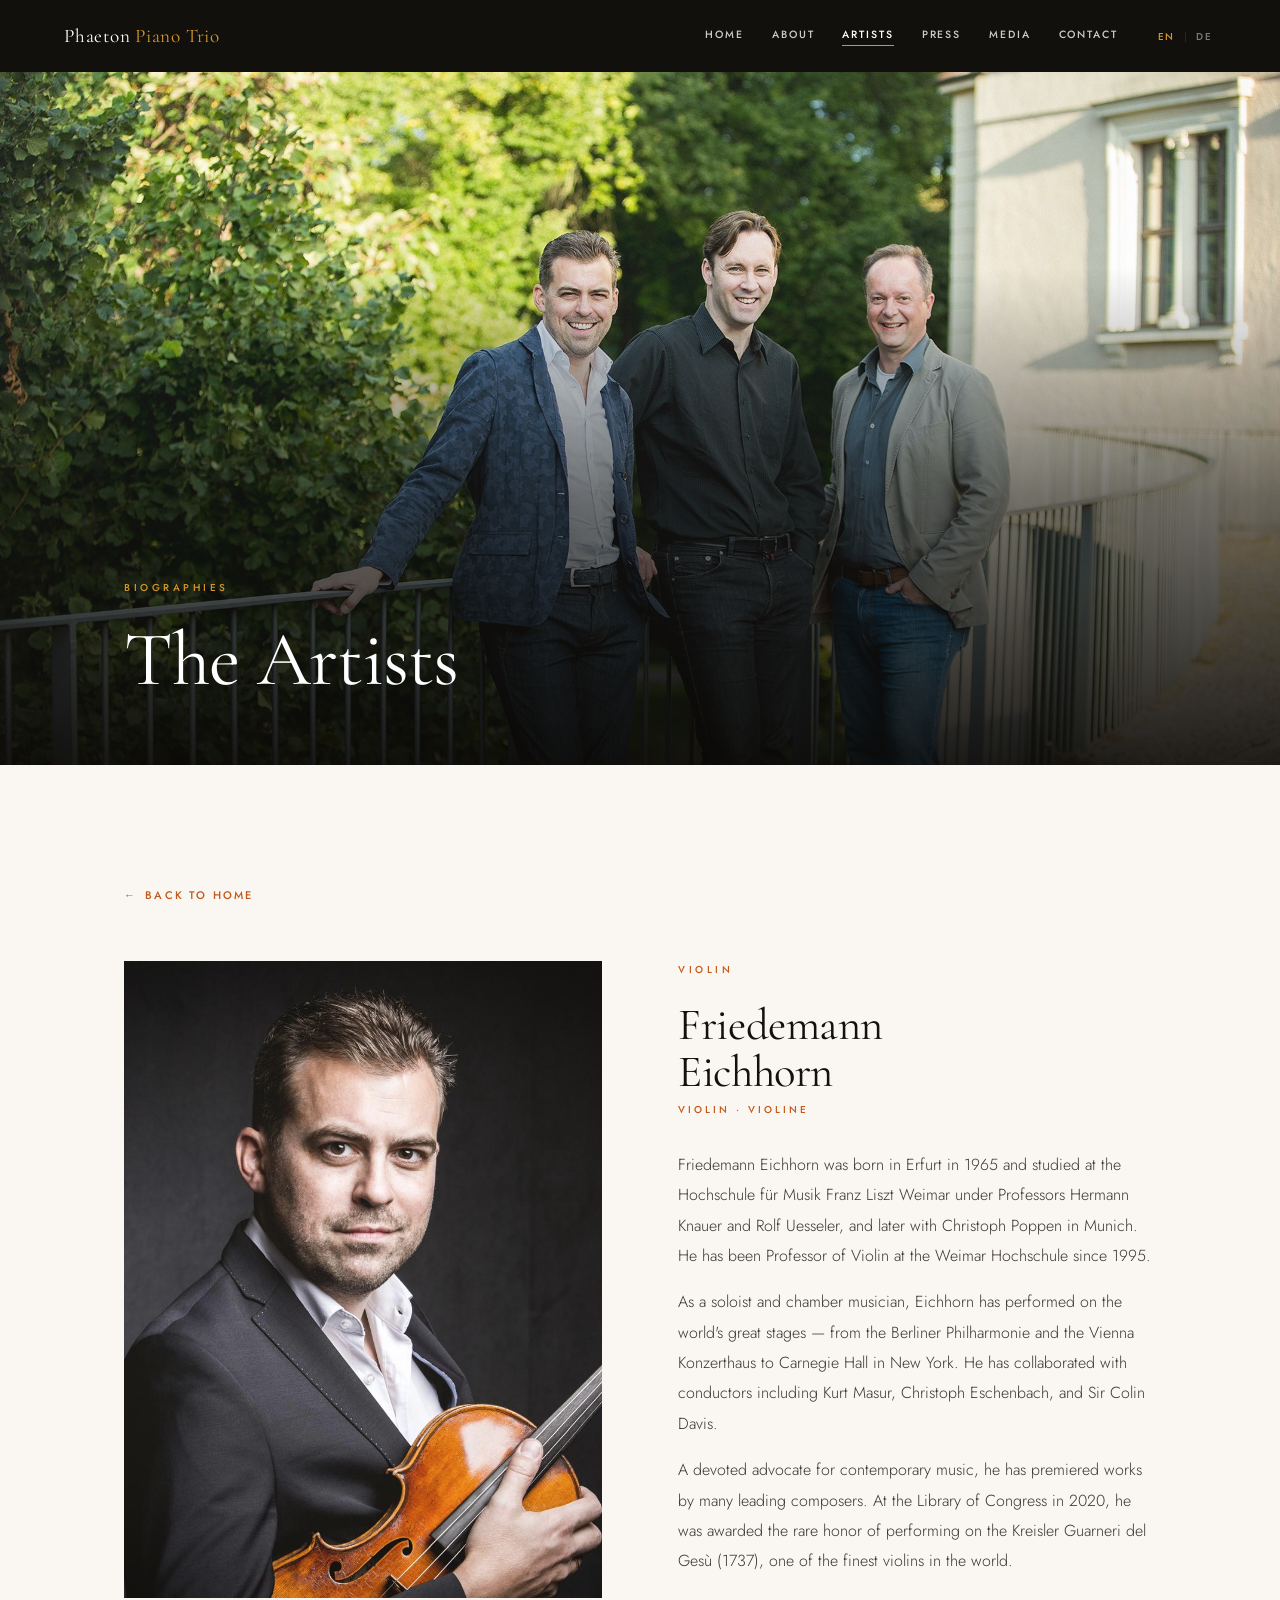
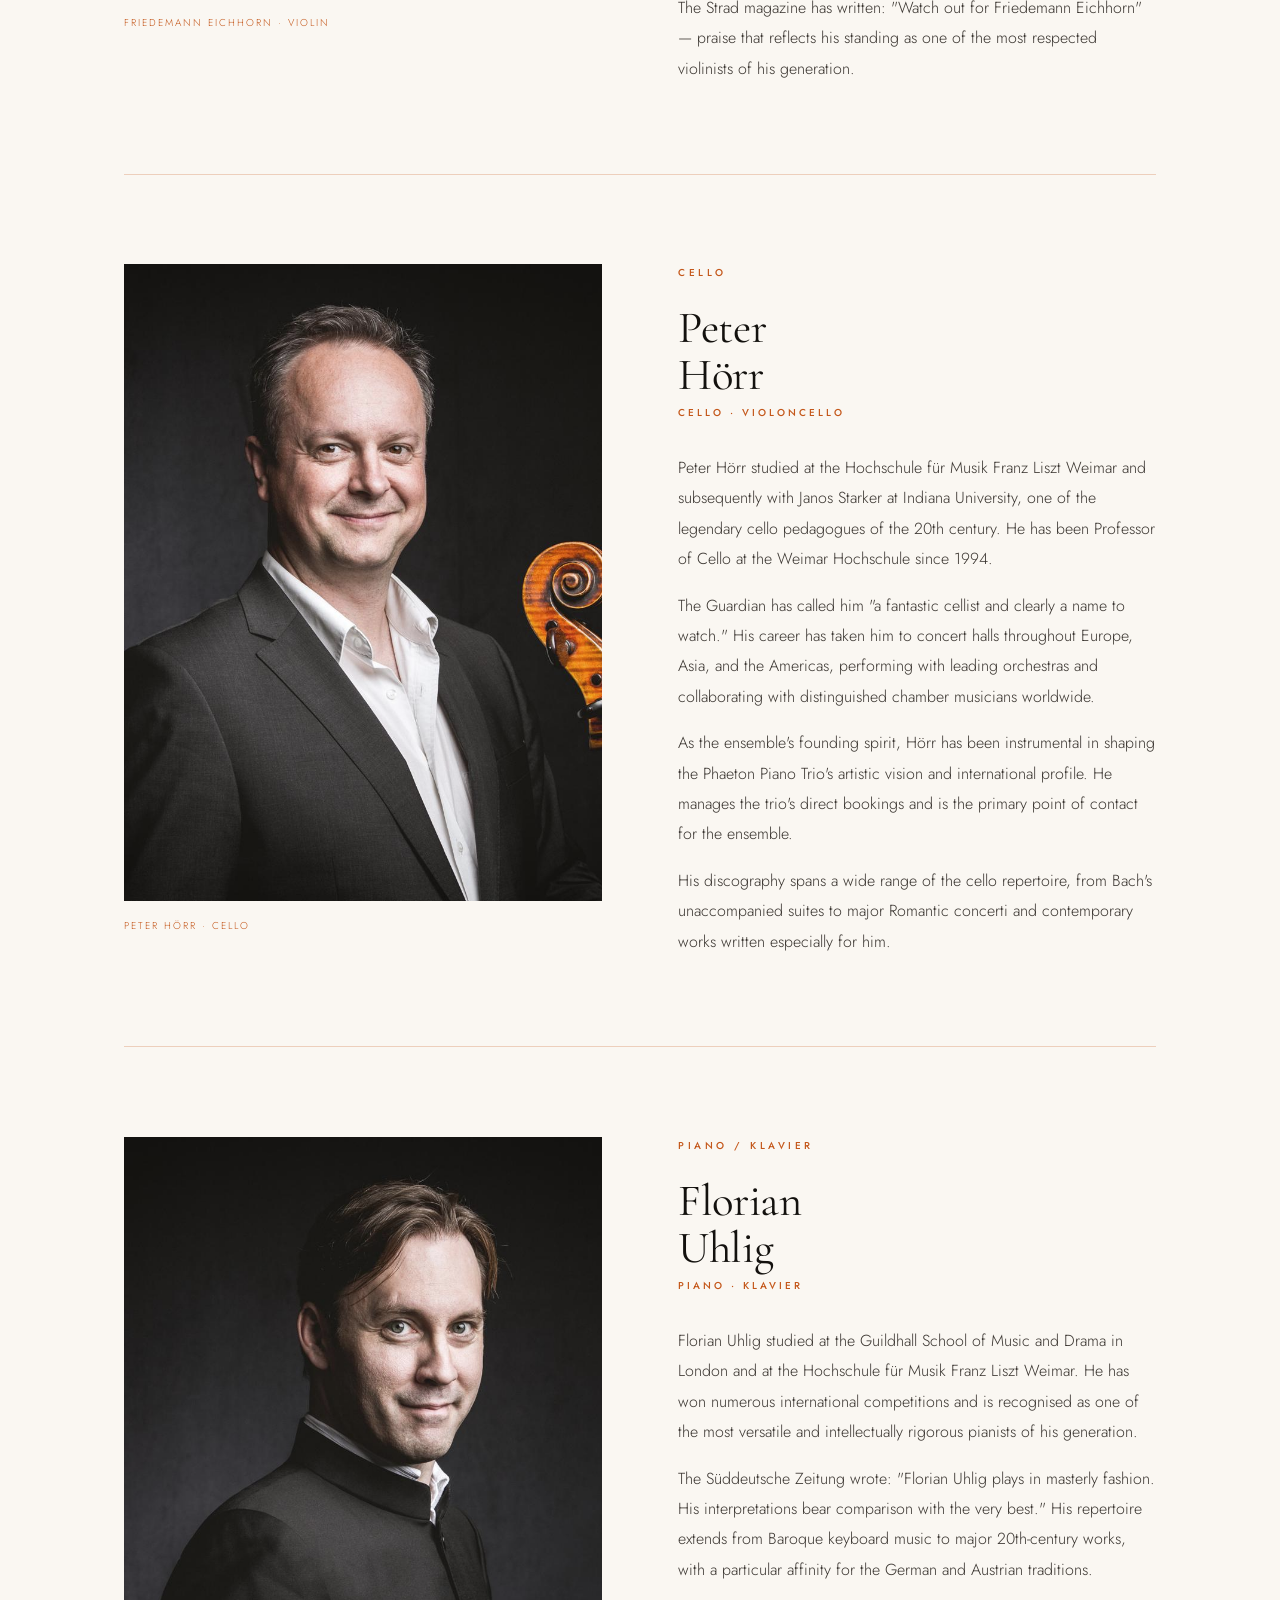
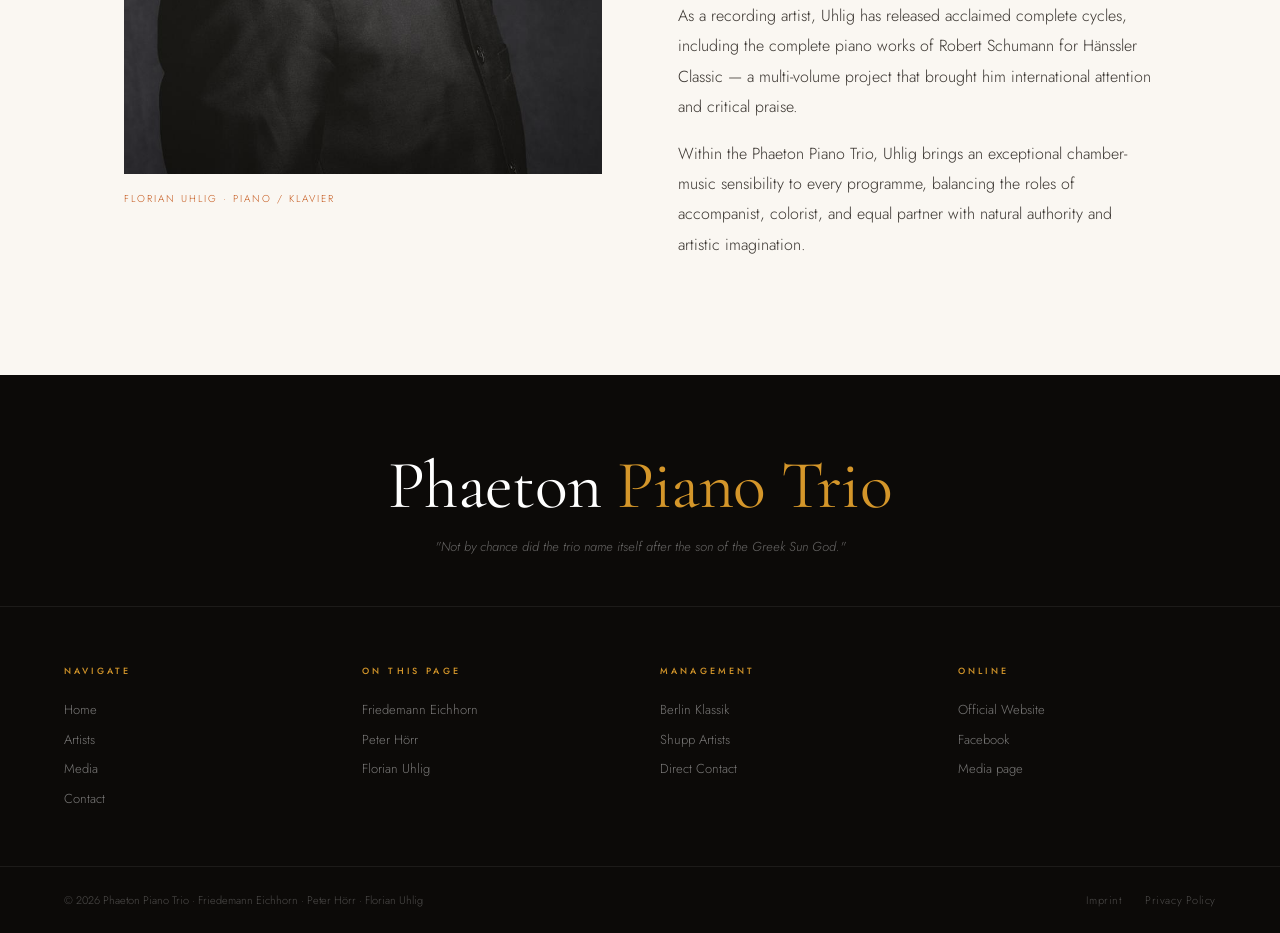
==== commit 5bfa7acc: "Use only local photos (gallery, page headers)" ====
--- a/biography.html
+++ b/biography.html
@@ -35,7 +35,7 @@
   </header>
 
   <section class="subpage-hero">
-    <div class="subpage-hero-bg" style="background-image:url('https://www.phaetonpianotrio.com/wp-content/uploads/2015/12/s1945_0071_c.jpg')"></div>
+    <div class="subpage-hero-bg" style="background-image:url('images/phaeton-hero-3.jpg'); --pos: 52% 30%"></div>
     <div class="wrap subpage-hero-content">
       <div class="label"><span lang-en>Biographies</span><span lang-de>Biografien</span></div>
       <h1><span lang-en>The Artists</span><span lang-de>Die Künstler</span></h1>
--- a/style.css
+++ b/style.css
@@ -274,6 +274,10 @@
 .member-link { display: inline-block; margin-top: 0.8rem; font-size: 10px; font-weight: 500; letter-spacing: 0.2em; text-transform: uppercase; color: var(--amber); border-bottom: 1px solid rgba(212,150,42,0.4); padding-bottom: 2px; opacity: 0; transform: translateY(6px); transition: opacity 0.3s, transform 0.3s; }
 .member-card:hover .member-link { opacity: 1; transform: none; }
 
+/* Galería de fotos (media.html): todas las fotos son 3:2, se muestran sin recortar */
+.gallery-grid .member-card { aspect-ratio: 3/2; }
+.gallery-grid .member-card img { object-position: center; }
+
 /* ============================================================
    PRESS
 ============================================================ */
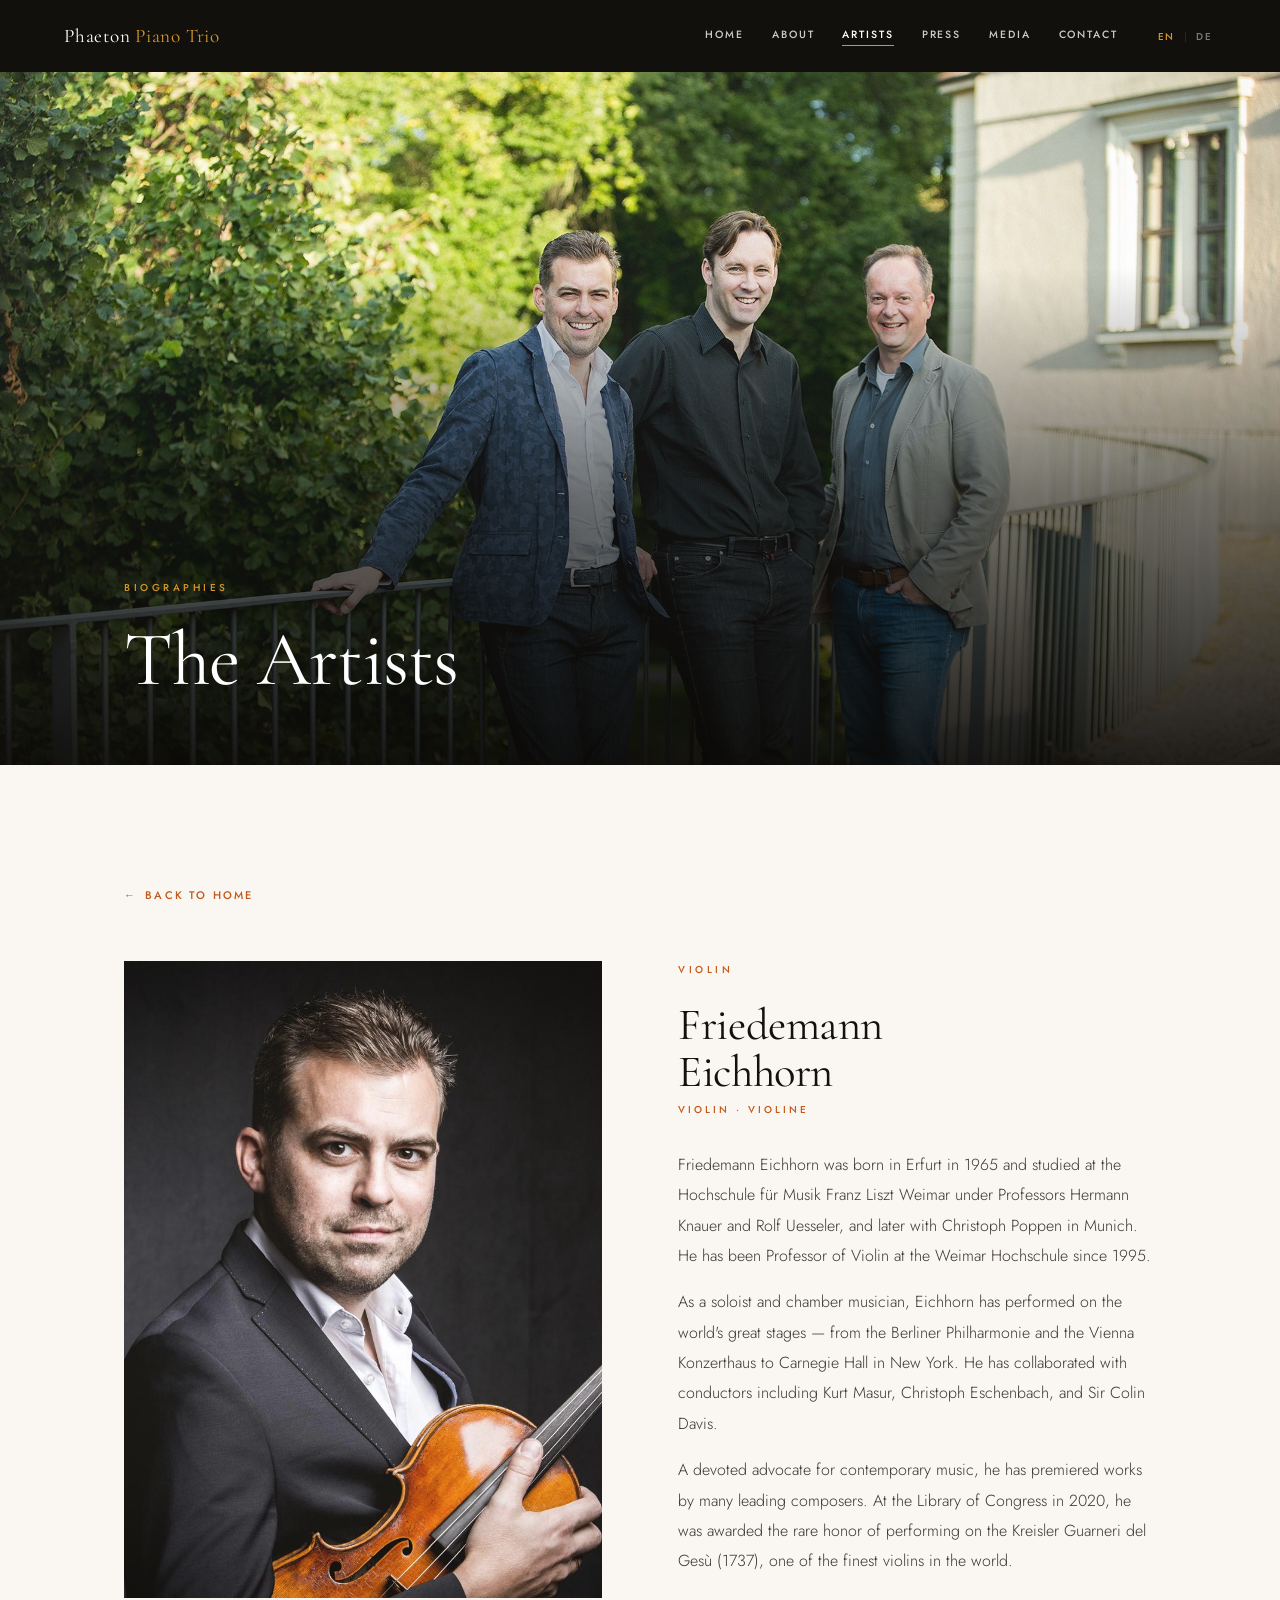
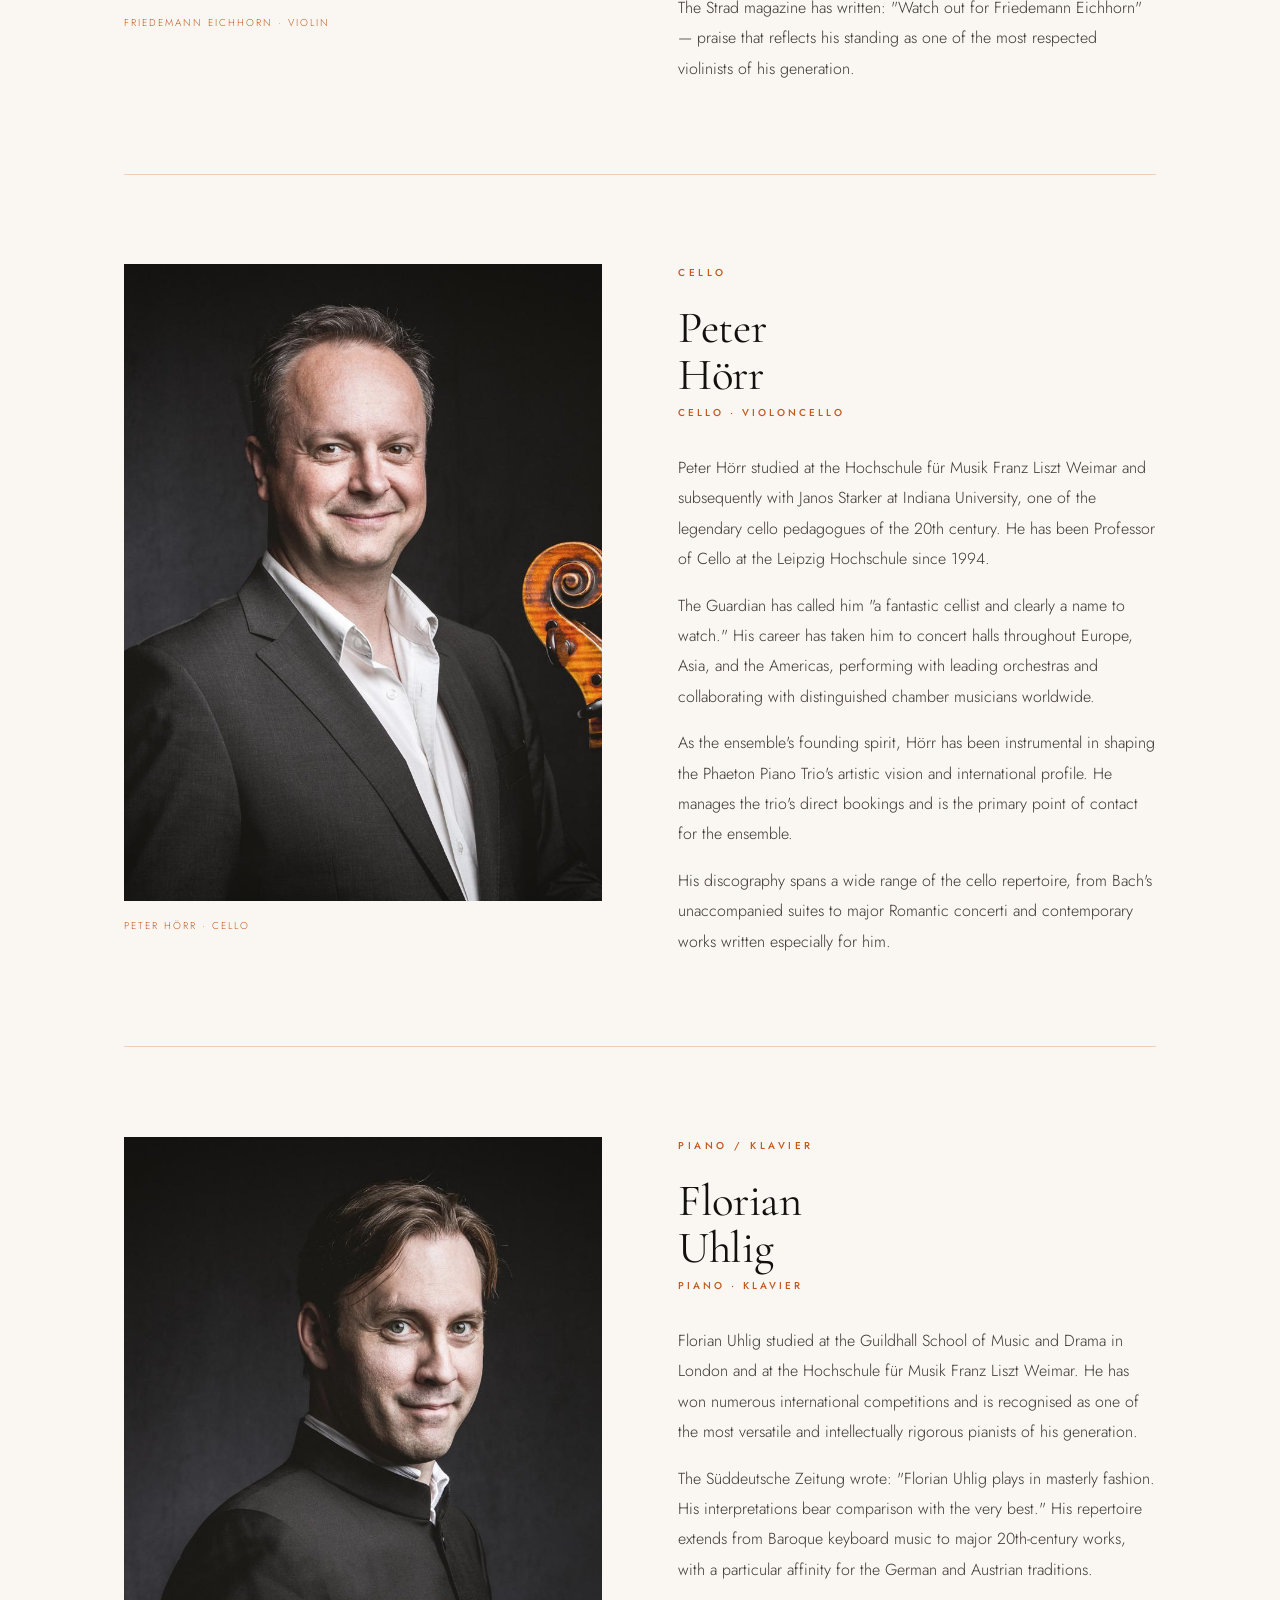
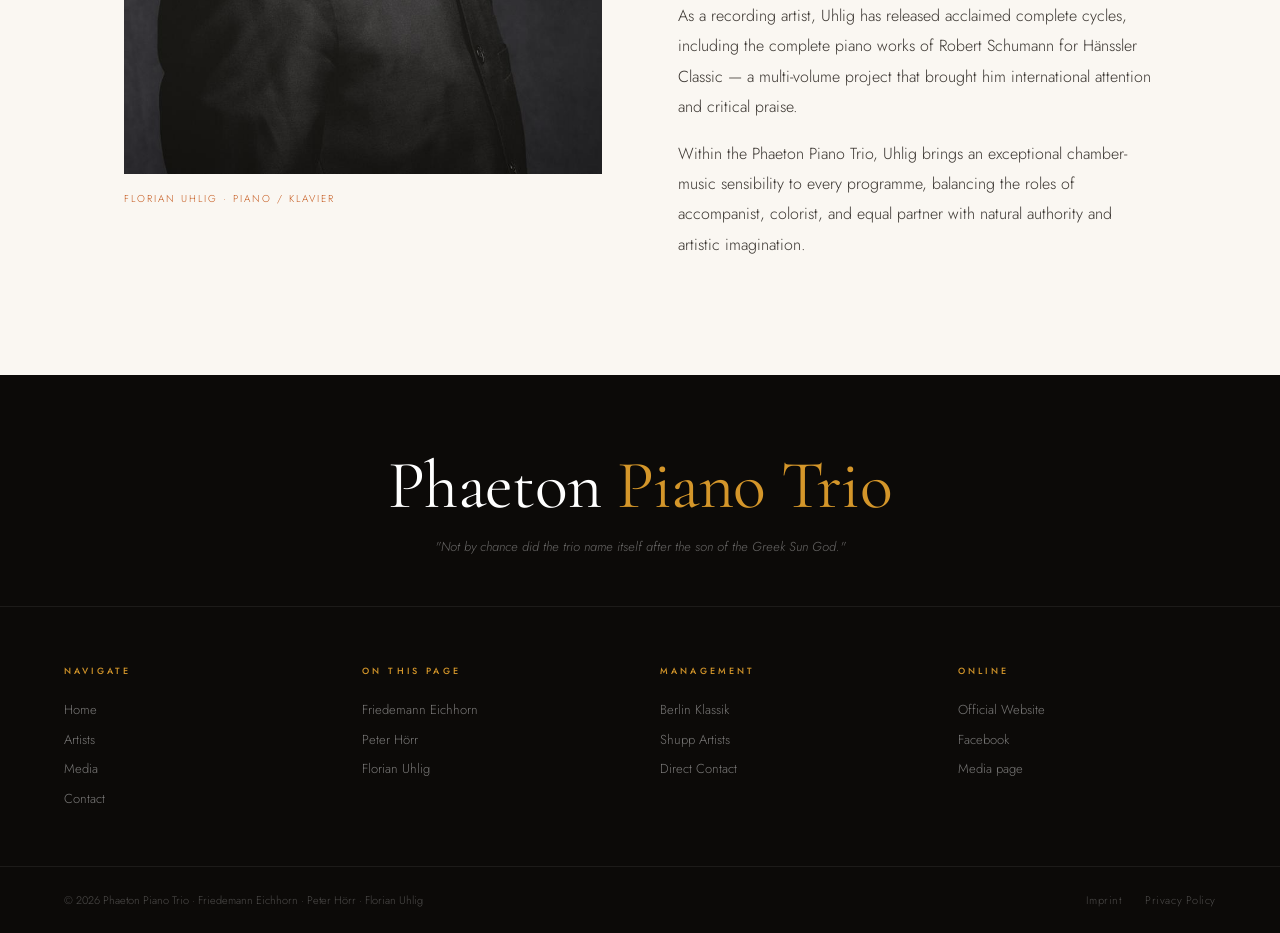
==== commit 7ea8a0ac: "Update biography to reflect change in teaching position" ====
--- a/biography.html
+++ b/biography.html
@@ -83,13 +83,13 @@
           <h3 data-reveal>Peter<br>Hörr</h3>
           <span class="instrument-tag" data-reveal>Cello · Violoncello</span>
           <div lang-en>
-            <p class="body-text" data-reveal>Peter Hörr studied at the Hochschule für Musik Franz Liszt Weimar and subsequently with Janos Starker at Indiana University, one of the legendary cello pedagogues of the 20th century. He has been Professor of Cello at the Weimar Hochschule since 1994.</p>
+            <p class="body-text" data-reveal>Peter Hörr studied at the Hochschule für Musik Franz Liszt Weimar and subsequently with Janos Starker at Indiana University, one of the legendary cello pedagogues of the 20th century. He has been Professor of Cello at the Leipzig Hochschule since 1994.</p>
             <p class="body-text" data-reveal>The Guardian has called him "a fantastic cellist and clearly a name to watch." His career has taken him to concert halls throughout Europe, Asia, and the Americas, performing with leading orchestras and collaborating with distinguished chamber musicians worldwide.</p>
             <p class="body-text" data-reveal>As the ensemble's founding spirit, Hörr has been instrumental in shaping the Phaeton Piano Trio's artistic vision and international profile. He manages the trio's direct bookings and is the primary point of contact for the ensemble.</p>
             <p class="body-text" data-reveal>His discography spans a wide range of the cello repertoire, from Bach's unaccompanied suites to major Romantic concerti and contemporary works written especially for him.</p>
           </div>
           <div lang-de>
-            <p class="body-text" data-reveal>Peter Hörr studierte an der Hochschule für Musik Franz Liszt Weimar und anschließend bei Janos Starker an der Indiana University — einem der legendären Cello-Pädagogen des 20. Jahrhunderts. Seit 1994 ist er Professor für Violoncello an der Hochschule in Weimar.</p>
+            <p class="body-text" data-reveal>Peter Hörr studierte an der Hochschule für Musik Franz Liszt Weimar und anschließend bei Janos Starker an der Indiana University — einem der legendären Cello-Pädagogen des 20. Jahrhunderts. Seit 1994 ist er Professor für Violoncello an der Hochschule in Leipzig.</p>
             <p class="body-text" data-reveal>Der Guardian bezeichnete ihn als „phantastischen Cellisten, dessen Name zu beachten ist." Seine Karriere führte ihn in Konzertsäle in ganz Europa, Asien und Amerika, wo er mit führenden Orchestern und bedeutenden Kammermusikern zusammenarbeitete.</p>
             <p class="body-text" data-reveal>Als künstlerische Seele des Ensembles hat Hörr die Vision und das internationale Profil des Phaeton Piano Trios maßgeblich geprägt. Er betreut die Direktbuchungen des Trios und ist der Hauptansprechpartner des Ensembles.</p>
             <p class="body-text" data-reveal>Seine Diskografie umspannt ein breites Spektrum des Cello-Repertoires, von Bachs Solosuiten bis zu großen romantischen Konzerten und zeitgenössischen Werken, die eigens für ihn komponiert wurden.</p>
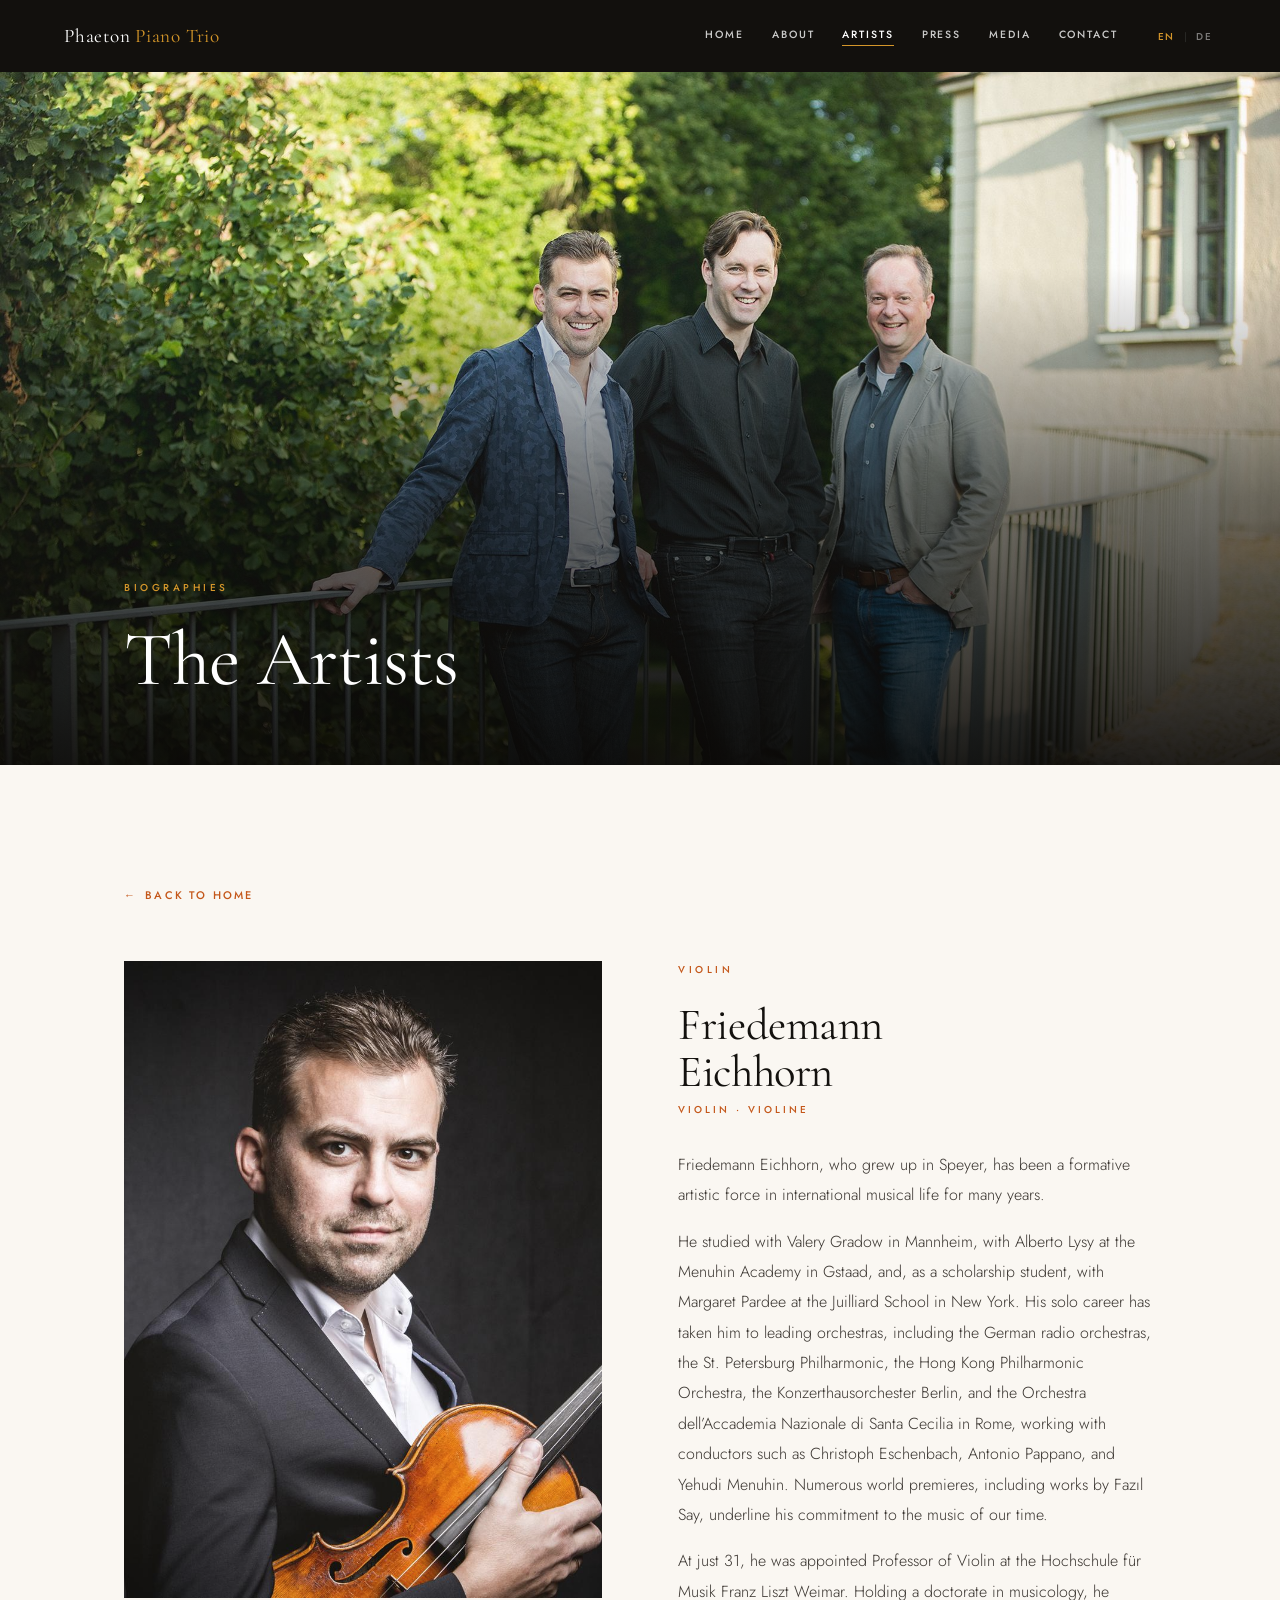
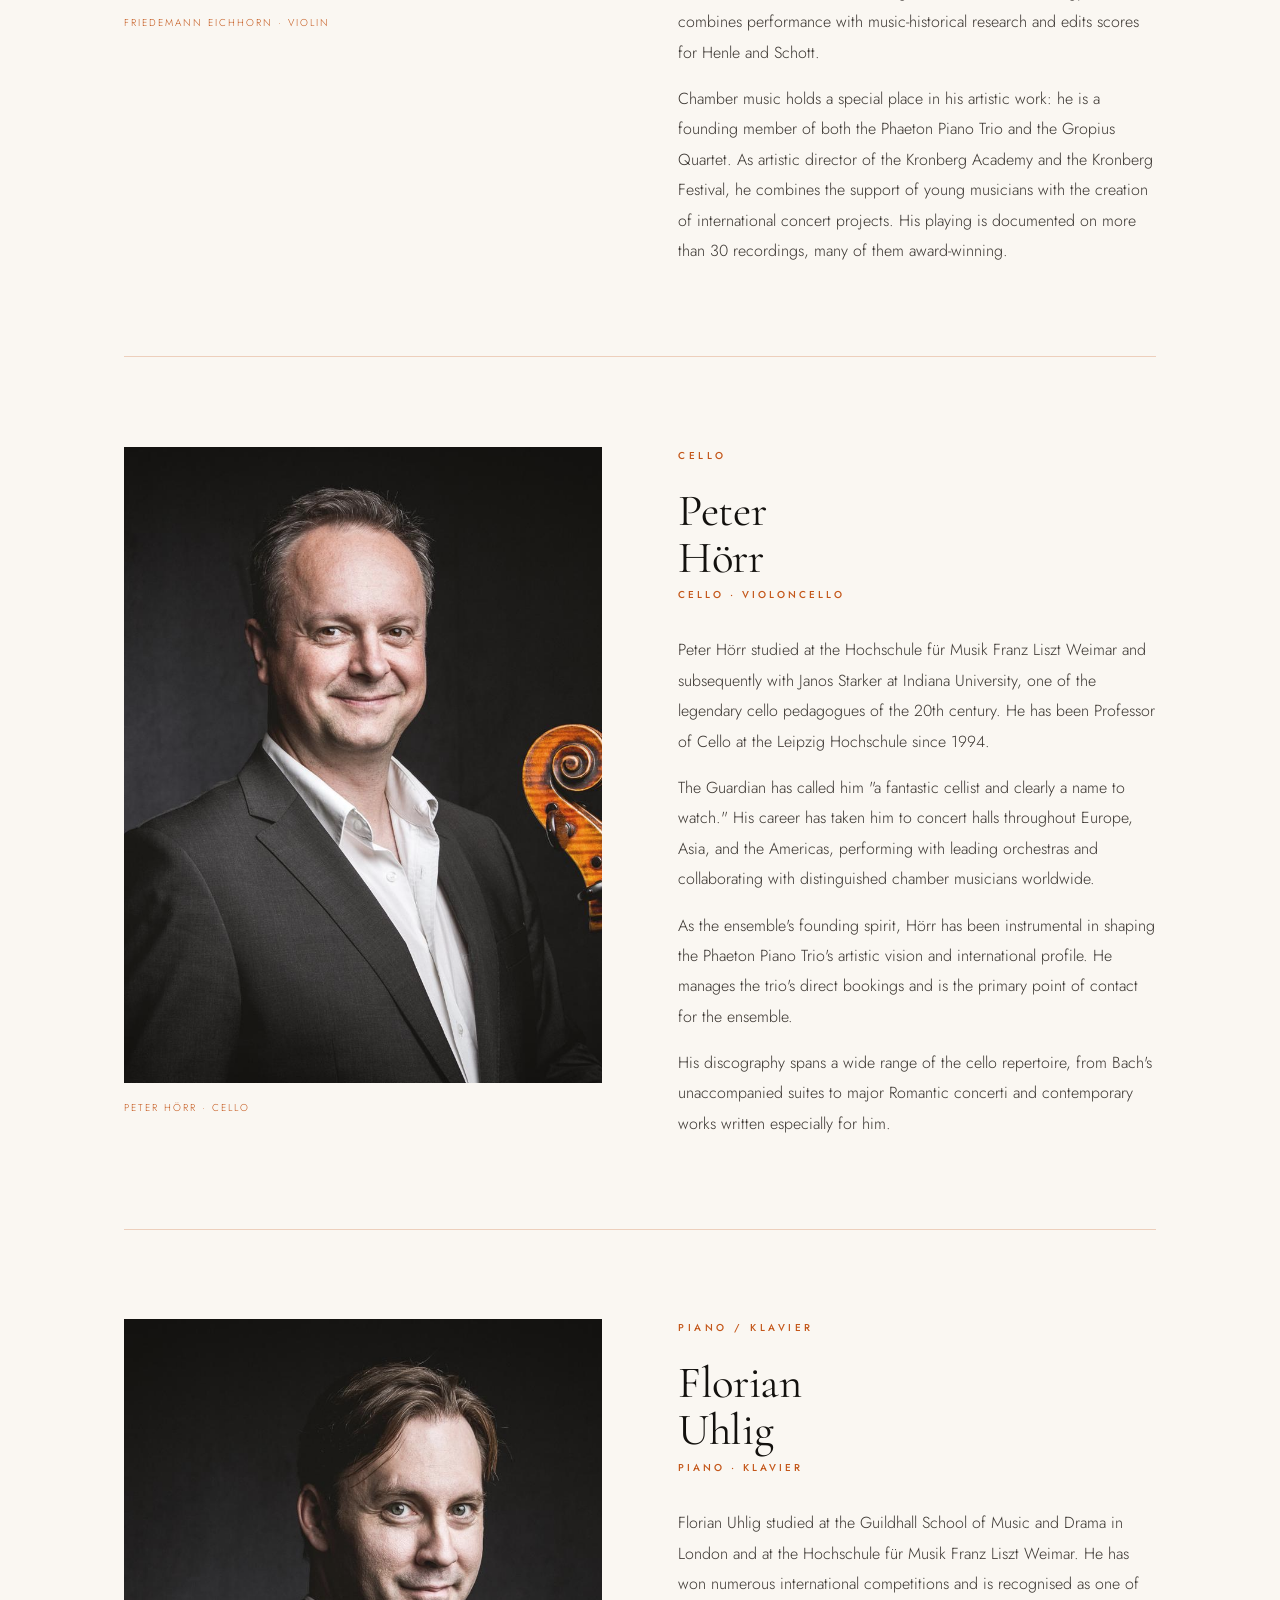
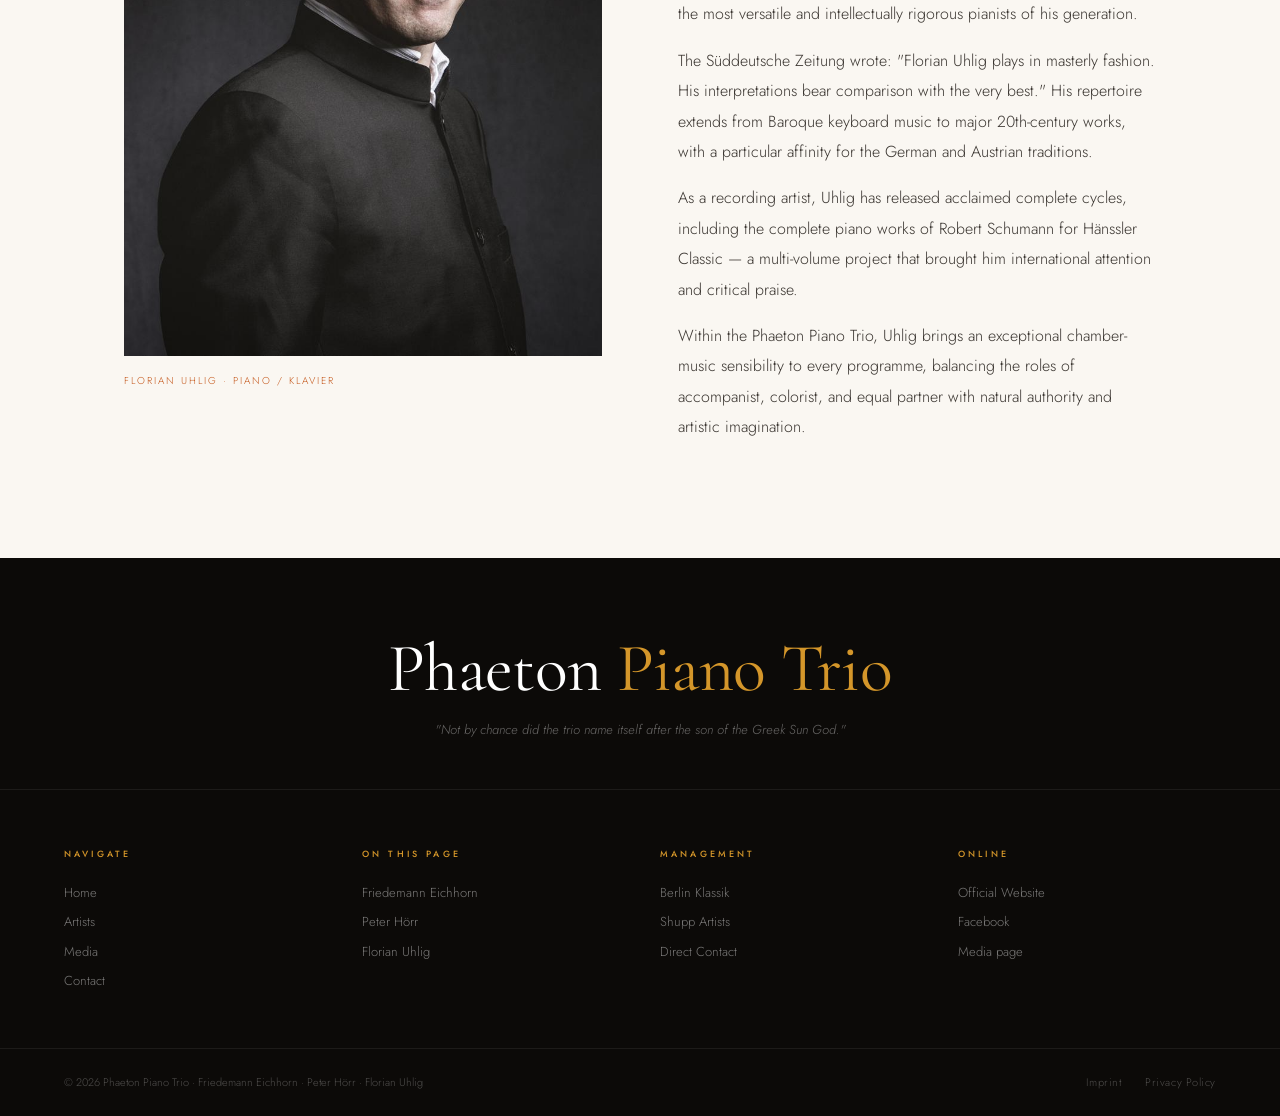
==== commit ecbbb063: "Update biography of Friedemann Eichhorn" ====
--- a/biography.html
+++ b/biography.html
@@ -58,16 +58,16 @@
           <h3 data-reveal>Friedemann<br>Eichhorn</h3>
           <span class="instrument-tag" data-reveal>Violin · Violine</span>
           <div lang-en>
-            <p class="body-text" data-reveal>Friedemann Eichhorn was born in Erfurt in 1965 and studied at the Hochschule für Musik Franz Liszt Weimar under Professors Hermann Knauer and Rolf Uesseler, and later with Christoph Poppen in Munich. He has been Professor of Violin at the Weimar Hochschule since 1995.</p>
-            <p class="body-text" data-reveal>As a soloist and chamber musician, Eichhorn has performed on the world's great stages — from the Berliner Philharmonie and the Vienna Konzerthaus to Carnegie Hall in New York. He has collaborated with conductors including Kurt Masur, Christoph Eschenbach, and Sir Colin Davis.</p>
-            <p class="body-text" data-reveal>A devoted advocate for contemporary music, he has premiered works by many leading composers. At the Library of Congress in 2020, he was awarded the rare honor of performing on the Kreisler Guarneri del Gesù (1737), one of the finest violins in the world.</p>
-            <p class="body-text" data-reveal>The Strad magazine has written: "Watch out for Friedemann Eichhorn" — praise that reflects his standing as one of the most respected violinists of his generation.</p>
+            <p class="body-text" data-reveal>Friedemann Eichhorn, who grew up in Speyer, has been a formative artistic force in international musical life for many years.</p>
+            <p class="body-text" data-reveal>He studied with Valery Gradow in Mannheim, with Alberto Lysy at the Menuhin Academy in Gstaad, and, as a scholarship student, with Margaret Pardee at the Juilliard School in New York. His solo career has taken him to leading orchestras, including the German radio orchestras, the St. Petersburg Philharmonic, the Hong Kong Philharmonic Orchestra, the Konzerthausorchester Berlin, and the Orchestra dell’Accademia Nazionale di Santa Cecilia in Rome, working with conductors such as Christoph Eschenbach, Antonio Pappano, and Yehudi Menuhin. Numerous world premieres, including works by Fazıl Say, underline his commitment to the music of our time.</p>
+            <p class="body-text" data-reveal>At just 31, he was appointed Professor of Violin at the Hochschule für Musik Franz Liszt Weimar. Holding a doctorate in musicology, he combines performance with music-historical research and edits scores for Henle and Schott.</p>
+            <p class="body-text" data-reveal>Chamber music holds a special place in his artistic work: he is a founding member of both the Phaeton Piano Trio and the Gropius Quartet. As artistic director of the Kronberg Academy and the Kronberg Festival, he combines the support of young musicians with the creation of international concert projects. His playing is documented on more than 30 recordings, many of them award-winning.</p>
           </div>
           <div lang-de>
-            <p class="body-text" data-reveal>Friedemann Eichhorn wurde 1965 in Erfurt geboren und studierte an der Hochschule für Musik Franz Liszt Weimar bei den Professoren Hermann Knauer und Rolf Uesseler sowie später bei Christoph Poppen in München. Seit 1995 ist er Professor für Violine an der Hochschule in Weimar.</p>
-            <p class="body-text" data-reveal>Als Solist und Kammermusiker hat Eichhorn auf den großen Bühnen der Welt gespielt — von der Berliner Philharmonie und dem Wiener Konzerthaus bis zur Carnegie Hall in New York. Er arbeitete mit Dirigenten wie Kurt Masur, Christoph Eschenbach und Sir Colin Davis zusammen.</p>
-            <p class="body-text" data-reveal>Als engagierter Fürsprecher der zeitgenössischen Musik hat er Werke vieler bedeutender Komponisten uraufgeführt. In der Library of Congress 2020 wurde ihm die seltene Ehre zuteil, auf der Kreisler Guarneri del Gesù (1737) zu spielen.</p>
-            <p class="body-text" data-reveal>Das Magazin The Strad schrieb: „Watch out for Friedemann Eichhorn" — ein Lob, das seinen Rang als einen der angesehensten Geiger seiner Generation widerspiegelt.</p>
+            <p class="body-text" data-reveal>Friedemann Eichhorn, aufgewachsen in Speyer, gibt dem internationalen Musikleben seit vielen Jahren prägende künstlerische Impulse.</p>
+            <p class="body-text" data-reveal>Er studierte bei Valery Gradow in Mannheim, bei Alberto Lysy an der Menuhin Academy in Gstaad sowie als Stipendiat bei Margaret Pardee an der Juilliard School in New York. Seine solistische Tätigkeit führt ihn zu bedeutenden Orchestern, darunter deutsche Rundfunkorchester, die St. Petersburger Philharmoniker, das Hong Kong Philharmonic Orchestra, das Konzerthausorchester Berlin und das Orchestra dell’Accademia Nazionale di Santa Cecilia in Rom. Dabei arbeitete er mit Dirigenten wie Christoph Eschenbach, Antonio Pappano und Yehudi Menuhin zusammen. Zahlreiche Uraufführungen, unter anderem von Werken Fazıl Says, unterstreichen sein Engagement für die Musik unserer Zeit.</p>
+            <p class="body-text" data-reveal>Bereits mit 31 Jahren wurde er zum Professor für Violine an der Hochschule für Musik Franz Liszt Weimar berufen. Als promovierter Musikwissenschaftler verbindet er Interpretation mit musikgeschichtlicher Forschung und gibt Notenausgaben bei Henle und Schott heraus.</p>
+            <p class="body-text" data-reveal>Die Kammermusik nimmt einen besonderen Platz in seinem künstlerischen Wirken ein: Er ist Gründungsmitglied des Phaeton Piano Trios und des Gropius Quartetts. In seiner Funktion als künstlerischer Leiter der Kronberg Academy und des Kronberg Festivals verbindet er die Förderung junger Musiker mit der Gestaltung internationaler Konzertprojekte. Sein Spiel ist auf mehr als 30 vielfach ausgezeichneten CD-Aufnahmen dokumentiert.</p>
           </div>
         </div>
       </div>
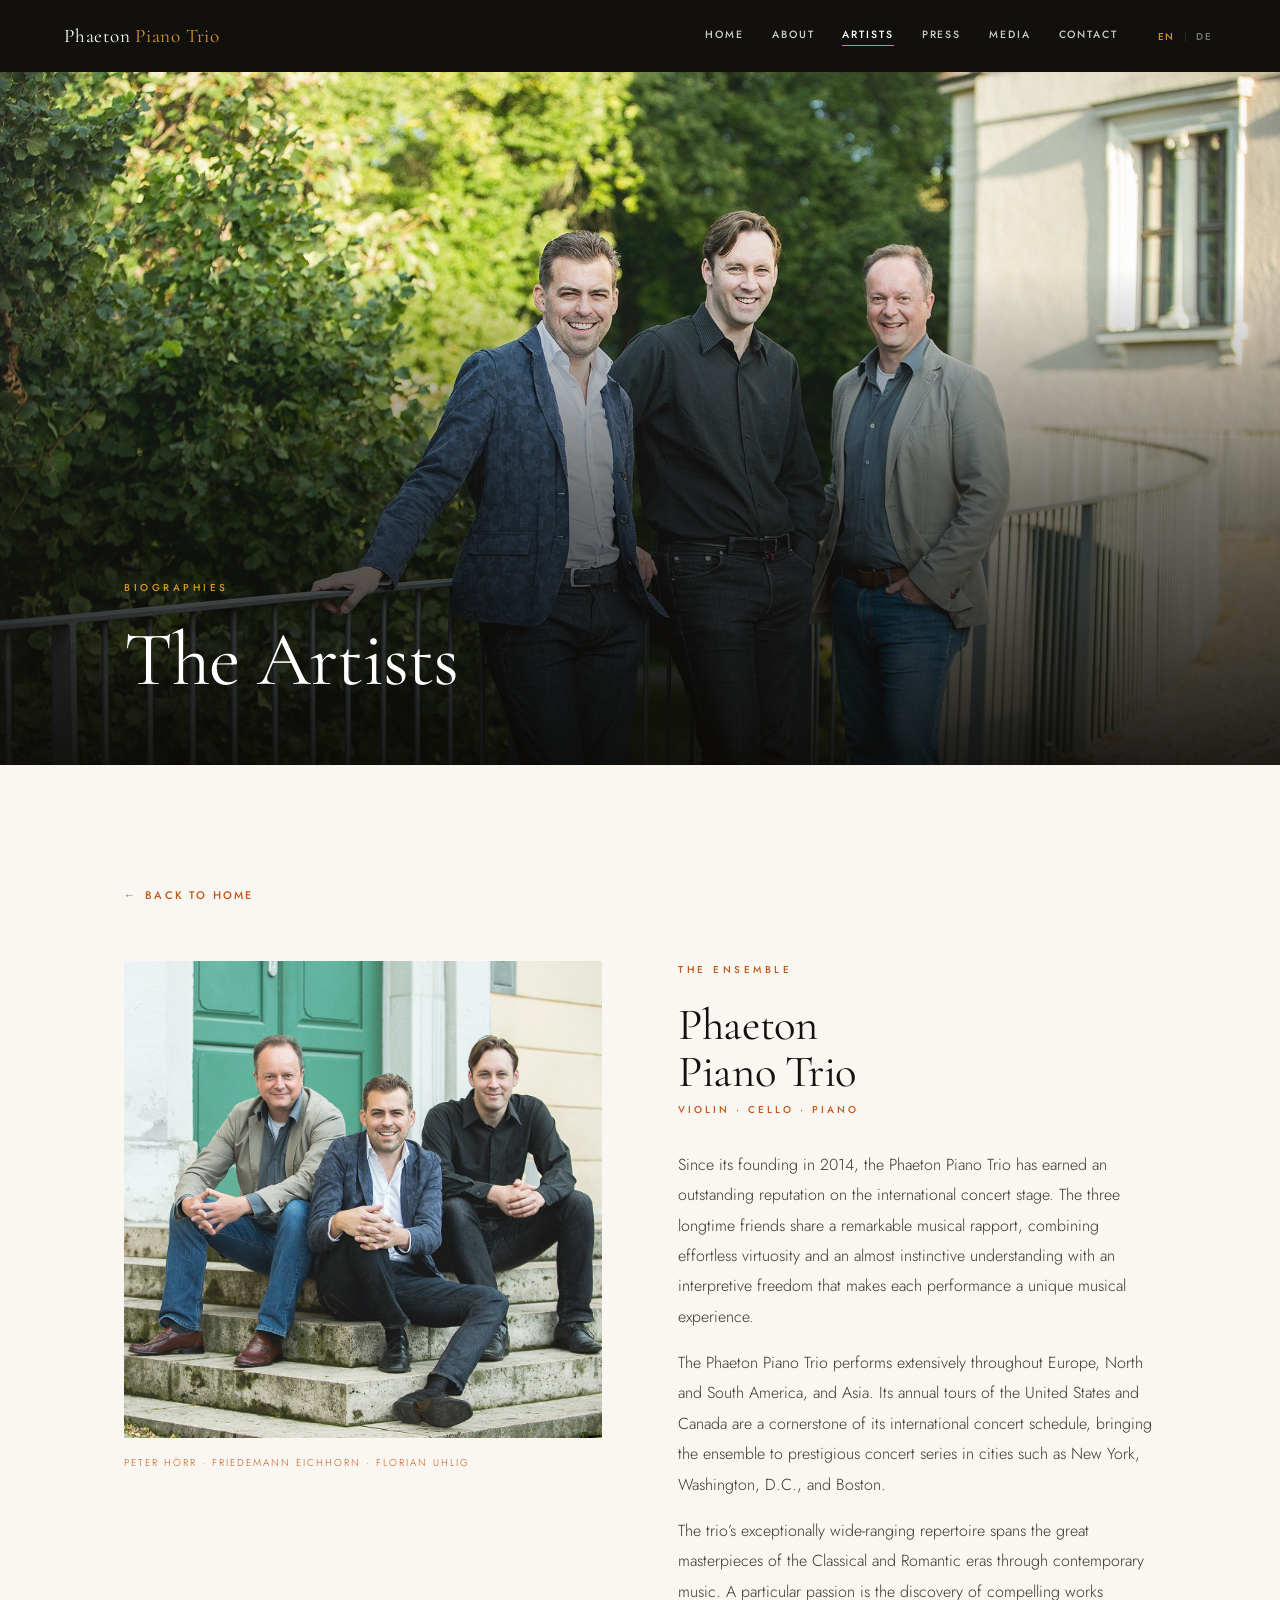
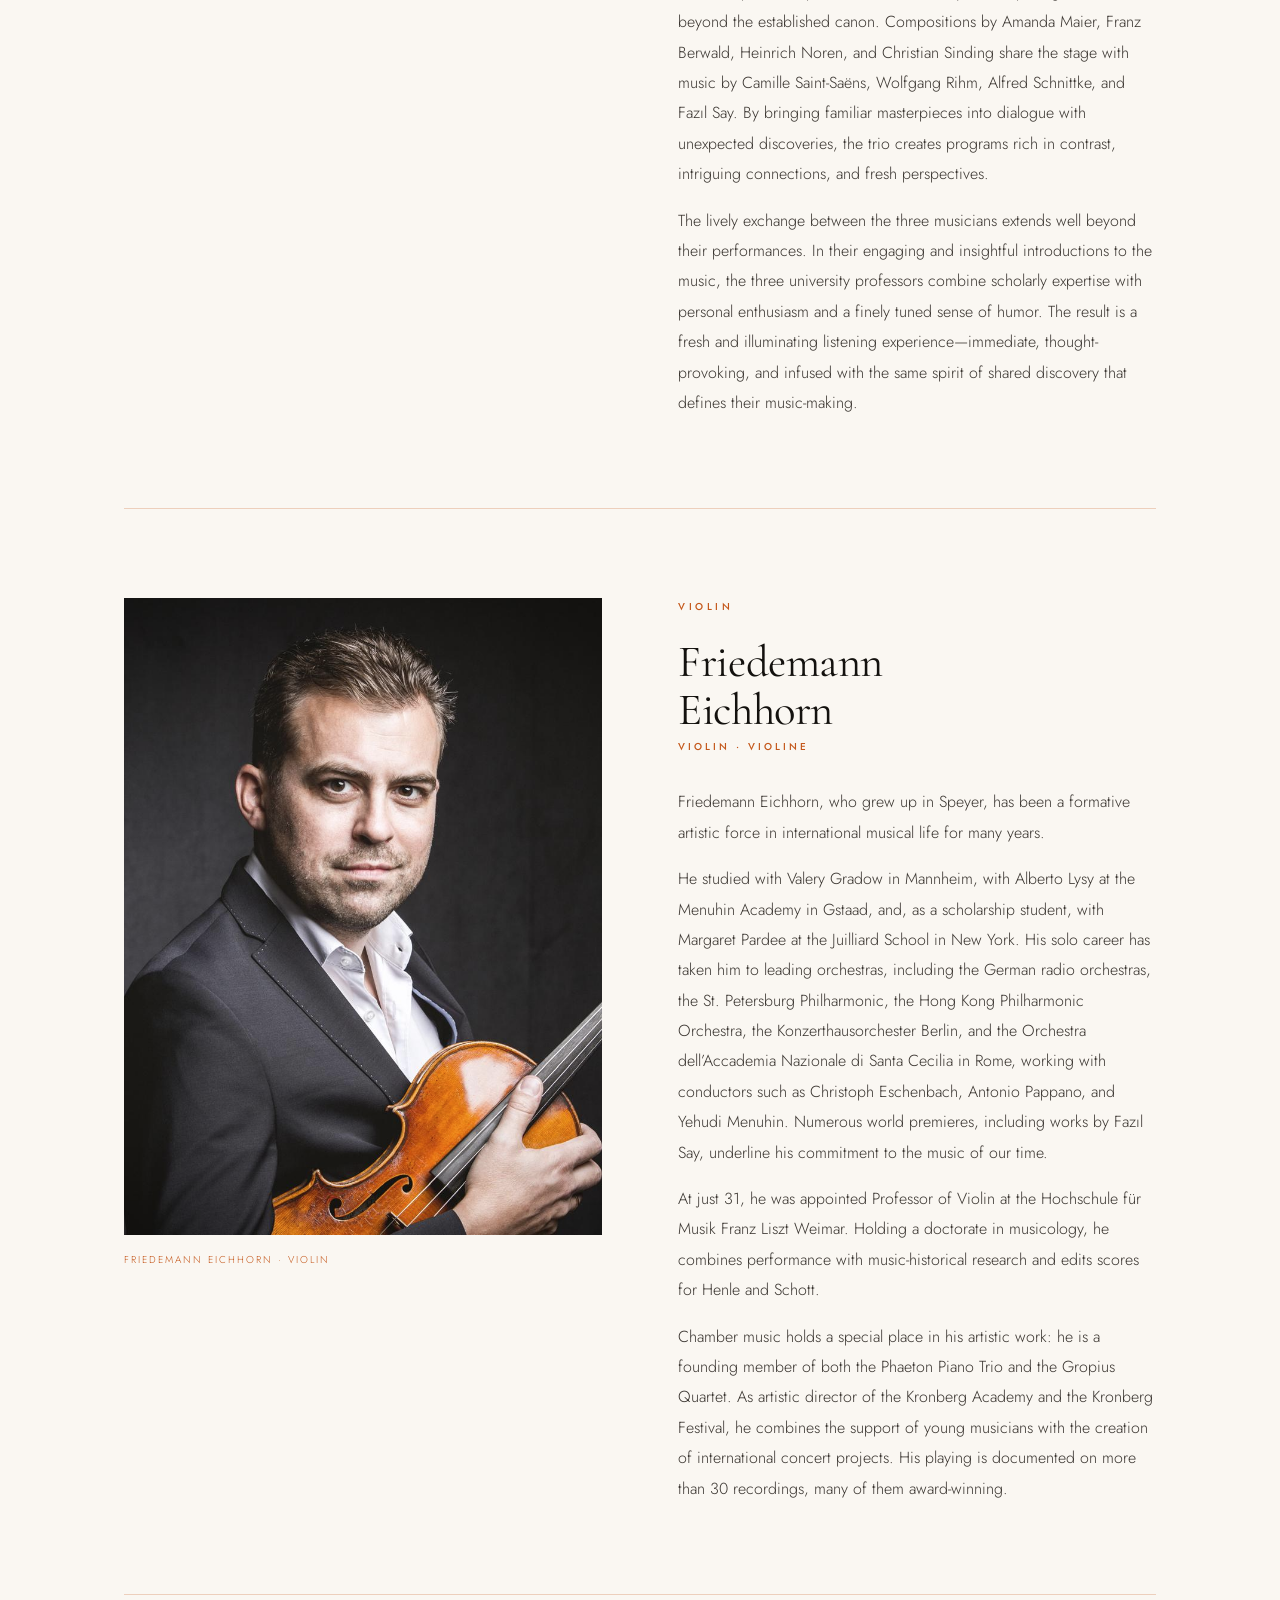
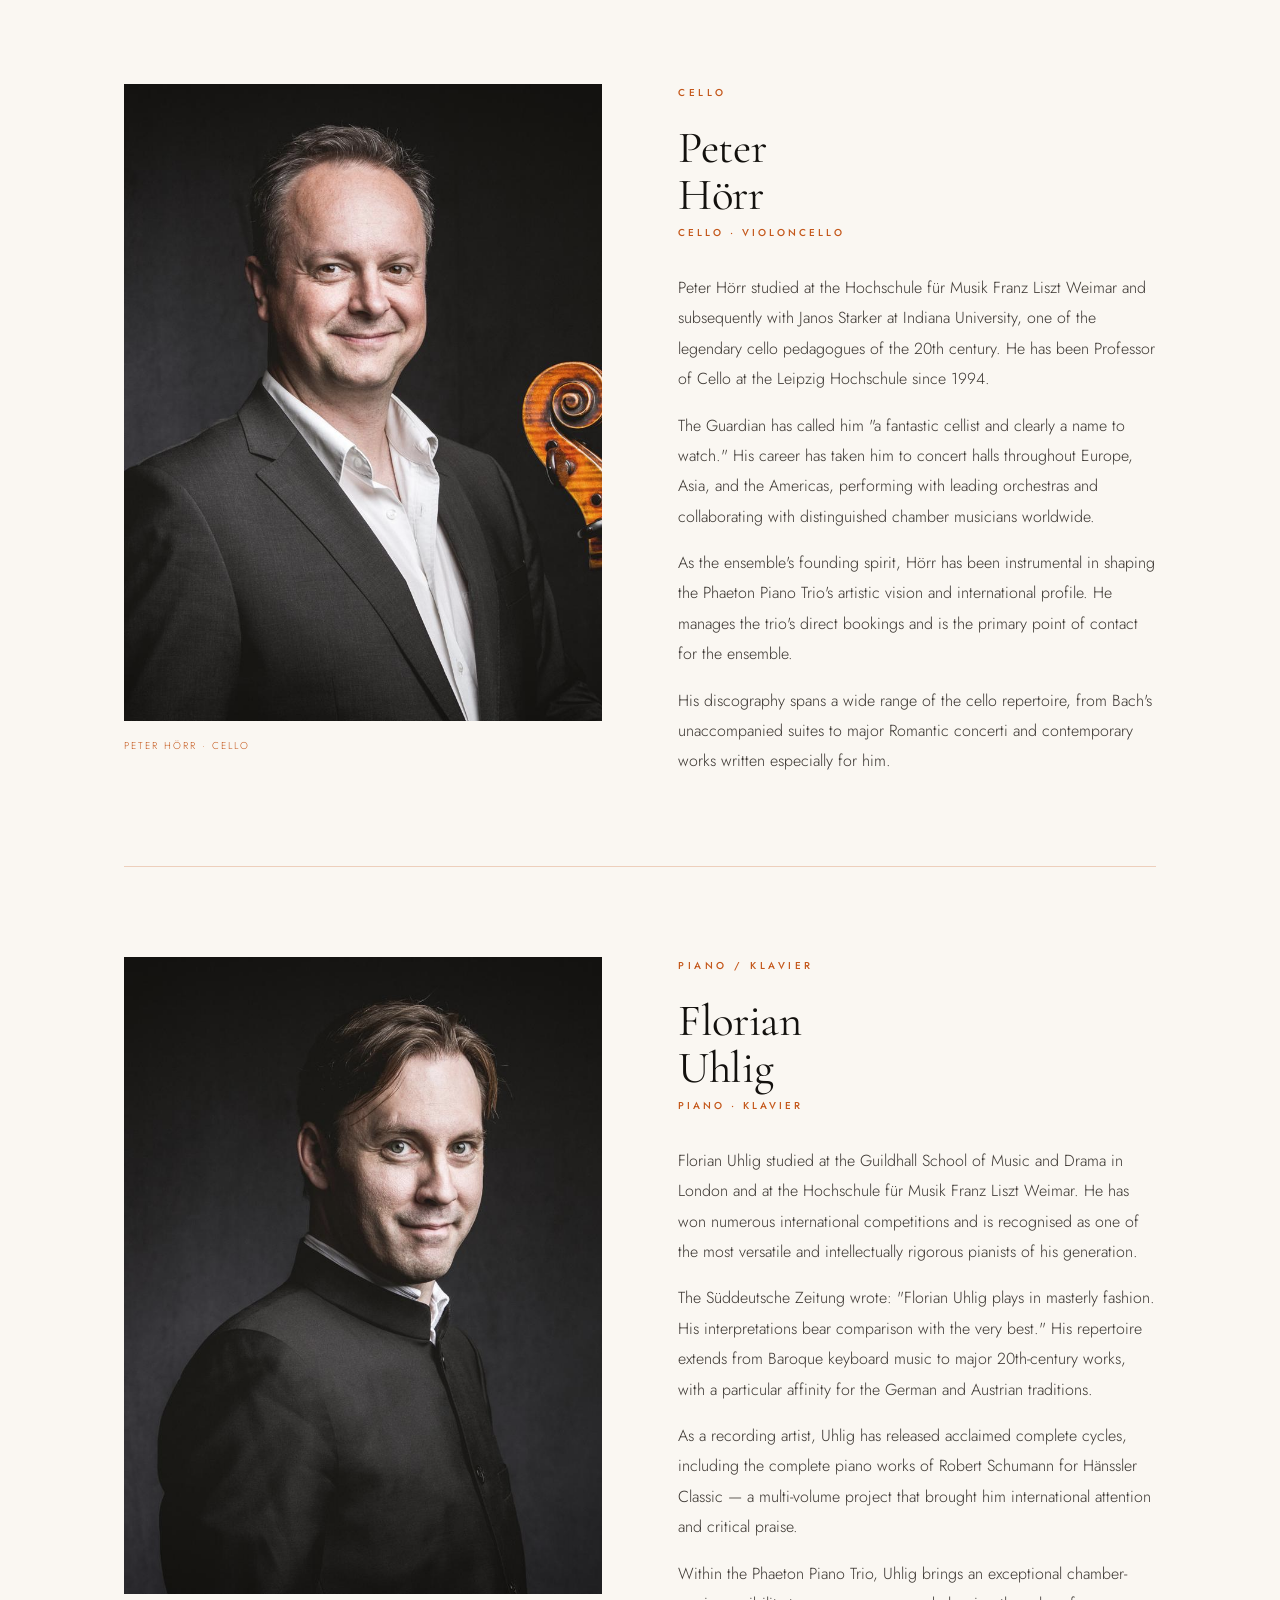
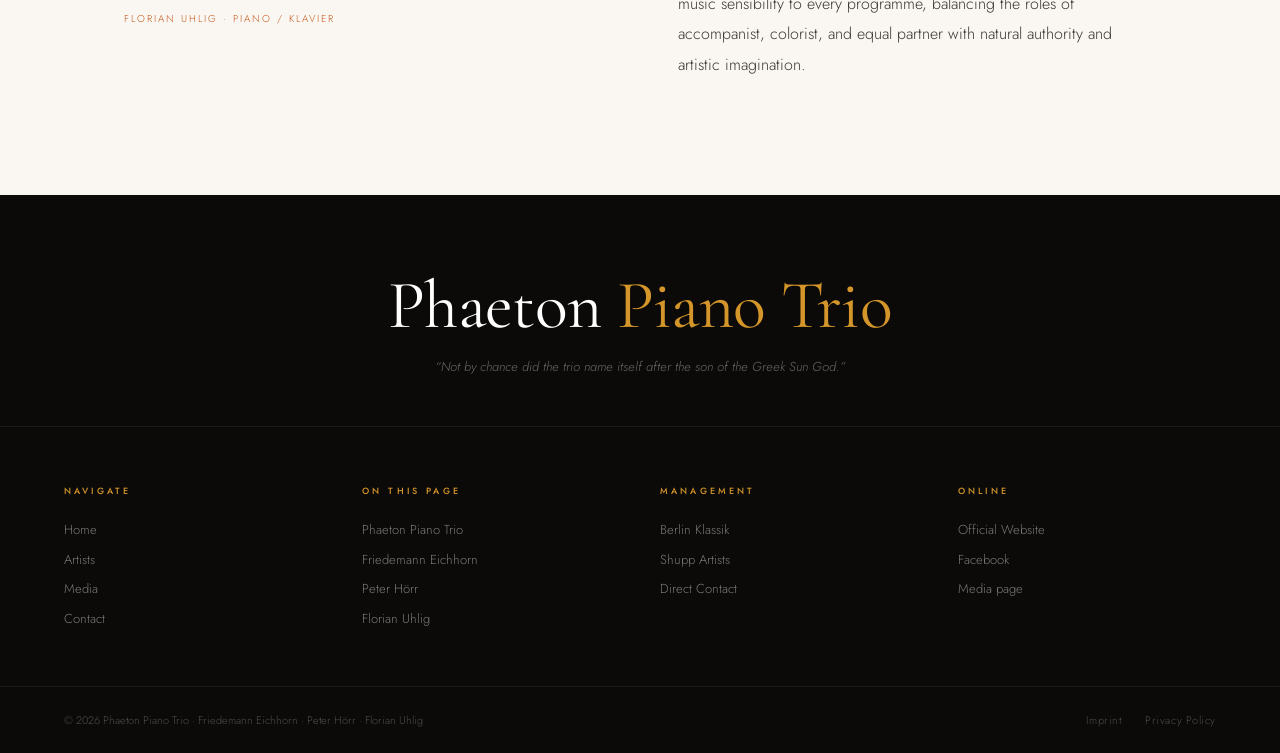
==== commit ba065b59: "Trio bio on Artists page with Read more teaser; favicon, Open Graph, DE footer tagline, Turkey label" ====
--- a/biography.html
+++ b/biography.html
@@ -3,8 +3,15 @@
 <head>
   <meta charset="UTF-8"/>
   <meta name="viewport" content="width=device-width, initial-scale=1.0"/>
-  <meta name="description" content="Biographies — Phaeton Piano Trio: Friedemann Eichhorn, Peter Hörr, Florian Uhlig."/>
+  <meta name="description" content="Biographies — the Phaeton Piano Trio and its members Friedemann Eichhorn, Peter Hörr and Florian Uhlig."/>
   <title>Biographies — Phaeton Piano Trio</title>
+  <link rel="icon" href="favicon.svg" type="image/svg+xml">
+  <meta property="og:type" content="website">
+  <meta property="og:site_name" content="Phaeton Piano Trio">
+  <meta property="og:title" content="Biographies — Phaeton Piano Trio">
+  <meta property="og:description" content="Friedemann Eichhorn, Peter Hörr and Florian Uhlig — the artists of the Phaeton Piano Trio.">
+  <meta property="og:image" content="images/phaeton-hero-1.jpg">
+  <meta name="twitter:card" content="summary_large_image">
   <link rel="preconnect" href="https://fonts.googleapis.com">
   <link rel="preconnect" href="https://fonts.gstatic.com" crossorigin>
   <link href="https://fonts.googleapis.com/css2?family=Cormorant+Garamond:ital,wght@0,300;0,400;0,500;1,300;1,400&family=Jost:wght@300;400;500&display=swap" rel="stylesheet">
@@ -47,6 +54,31 @@
 
       <a href="index.html" class="back-link"><span lang-en>Back to Home</span><span lang-de>Zurück zur Startseite</span></a>
 
+      <!-- PHAETON PIANO TRIO -->
+      <div class="bio-grid" id="trio">
+        <div class="bio-image bio-image--group" data-reveal>
+          <img src="images/phaeton-hero-1.jpg" alt="Phaeton Piano Trio — Peter Hörr, Friedemann Eichhorn, Florian Uhlig">
+          <div class="bio-image-caption">Peter Hörr · Friedemann Eichhorn · Florian Uhlig</div>
+        </div>
+        <div class="bio-text">
+          <div class="label" data-reveal><span lang-en>The Ensemble</span><span lang-de>Das Ensemble</span></div>
+          <h3 data-reveal>Phaeton<br>Piano Trio</h3>
+          <span class="instrument-tag" data-reveal><span lang-en>Violin · Cello · Piano</span><span lang-de>Violine · Violoncello · Klavier</span></span>
+          <div lang-en>
+            <p class="body-text" data-reveal>Since its founding in 2014, the Phaeton Piano Trio has earned an outstanding reputation on the international concert stage. The three longtime friends share a remarkable musical rapport, combining effortless virtuosity and an almost instinctive understanding with an interpretive freedom that makes each performance a unique musical experience.</p>
+            <p class="body-text" data-reveal>The Phaeton Piano Trio performs extensively throughout Europe, North and South America, and Asia. Its annual tours of the United States and Canada are a cornerstone of its international concert schedule, bringing the ensemble to prestigious concert series in cities such as New York, Washington, D.C., and Boston.</p>
+            <p class="body-text" data-reveal>The trio’s exceptionally wide-ranging repertoire spans the great masterpieces of the Classical and Romantic eras through contemporary music. A particular passion is the discovery of compelling works beyond the established canon. Compositions by Amanda Maier, Franz Berwald, Heinrich Noren, and Christian Sinding share the stage with music by Camille Saint-Saëns, Wolfgang Rihm, Alfred Schnittke, and Fazıl Say. By bringing familiar masterpieces into dialogue with unexpected discoveries, the trio creates programs rich in contrast, intriguing connections, and fresh perspectives.</p>
+            <p class="body-text" data-reveal>The lively exchange between the three musicians extends well beyond their performances. In their engaging and insightful introductions to the music, the three university professors combine scholarly expertise with personal enthusiasm and a finely tuned sense of humor. The result is a fresh and illuminating listening experience—immediate, thought-provoking, and infused with the same spirit of shared discovery that defines their music-making.</p>
+          </div>
+          <div lang-de>
+            <p class="body-text" data-reveal>Seit seiner Gründung 2014 hat sich das Phaeton Piano Trio auf internationalen Konzertpodien einen herausragenden Ruf erworben. Das Zusammenspiel der drei langjährigen Freunde ist geprägt von virtuoser Souveränität, beinahe traumwandlerischer Verständigung und einer interpretatorischen Freiheit, die jede Aufführung zu einem unverwechselbaren musikalischen Erlebnis macht.</p>
+            <p class="body-text" data-reveal>Das Phaeton Piano Trio ist auf europäischen Konzertpodien ebenso präsent wie in Nord- und Südamerika und Asien. Einen festen Bestandteil seiner internationalen Konzerttätigkeit bilden die jährlichen Tourneen durch die USA und Kanada, die das Ensemble regelmäßig in renommierte Konzertreihen führen – unter anderem in New York, Washington und Boston.</p>
+            <p class="body-text" data-reveal>Sein außergewöhnlich breites Repertoire reicht von den Meisterwerken der Klassik und Romantik bis in die Gegenwart. Besondere Aufmerksamkeit gilt musikalischen Entdeckungen jenseits des gängigen Kanons: Werke von Amanda Maier, Franz Berwald, Heinrich Noren oder Christian Sinding stehen ebenso auf den Programmen wie Kompositionen von Camille Saint-Saëns, Wolfgang Rihm, Alfred Schnittke und Fazıl Say. Aus der Begegnung von Vertrautem und Unerwartetem entstehen Programme voller Kontraste, überraschender Bezüge und neuer Perspektiven.</p>
+            <p class="body-text" data-reveal>Der lebendige Dialog der drei Musiker reicht weit über das gemeinsame Spiel hinaus: In ihren ebenso kenntnisreichen wie unterhaltsamen Werkeinführungen verbinden die drei Hochschulprofessoren musikalischen Sachverstand mit persönlicher Begeisterung und feinem Humor. So eröffnen sie ihrem Publikum neue Zugänge zur Musik – unmittelbar, anregend und mit jener Freude am gemeinsamen Entdecken, die auch ihr Musizieren auszeichnet.</p>
+          </div>
+        </div>
+      </div>
+
       <!-- FRIEDEMANN EICHHORN -->
       <div class="bio-grid" id="eichhorn">
         <div class="bio-image" data-reveal>
@@ -128,7 +160,7 @@
   <footer class="footer">
     <div class="footer-top">
       <div class="footer-name">Phaeton <span>Piano Trio</span></div>
-      <p class="footer-tagline">"Not by chance did the trio name itself after the son of the Greek Sun God."</p>
+      <p class="footer-tagline"><span lang-en>“Not by chance did the trio name itself after the son of the Greek Sun God.”</span><span lang-de>„Nicht von ungefähr hat sich das Trio nach dem Sohn des griechischen Sonnengottes benannt.“</span></p>
     </div>
     <div class="footer-mid">
       <div class="footer-col">
@@ -140,6 +172,7 @@
       </div>
       <div class="footer-col">
         <div class="footer-col-title"><span lang-en>On this page</span><span lang-de>Auf dieser Seite</span></div>
+        <a href="#trio">Phaeton Piano Trio</a>
         <a href="#eichhorn">Friedemann Eichhorn</a>
         <a href="#hoerr">Peter Hörr</a>
         <a href="#uhlig">Florian Uhlig</a>
--- a/style.css
+++ b/style.css
@@ -356,6 +356,7 @@
 .bio-text h3 { font-family: var(--serif); font-size: clamp(26px, 3.5vw, 48px); margin-bottom: 0.3rem; color: var(--ink); }
 .bio-text .instrument-tag { font-size: 10px; font-weight: 500; letter-spacing: 0.3em; text-transform: uppercase; color: var(--fire); margin-bottom: 2rem; display: block; }
 .bio-text p { color: var(--ink-mid); font-size: clamp(14px, 1.3vw, 16px); line-height: 1.9; }
+.bio-image--group img { aspect-ratio: 1/1; object-position: 50% 60%; }
 
 .media-section-title { font-family: var(--serif); font-size: clamp(22px, 3vw, 38px); color: var(--ink); margin-bottom: 2.5rem; padding-bottom: 1rem; border-bottom: 1px solid var(--fire-border); }
 .media-section + .media-section { margin-top: clamp(4rem, 7vw, 7rem); }
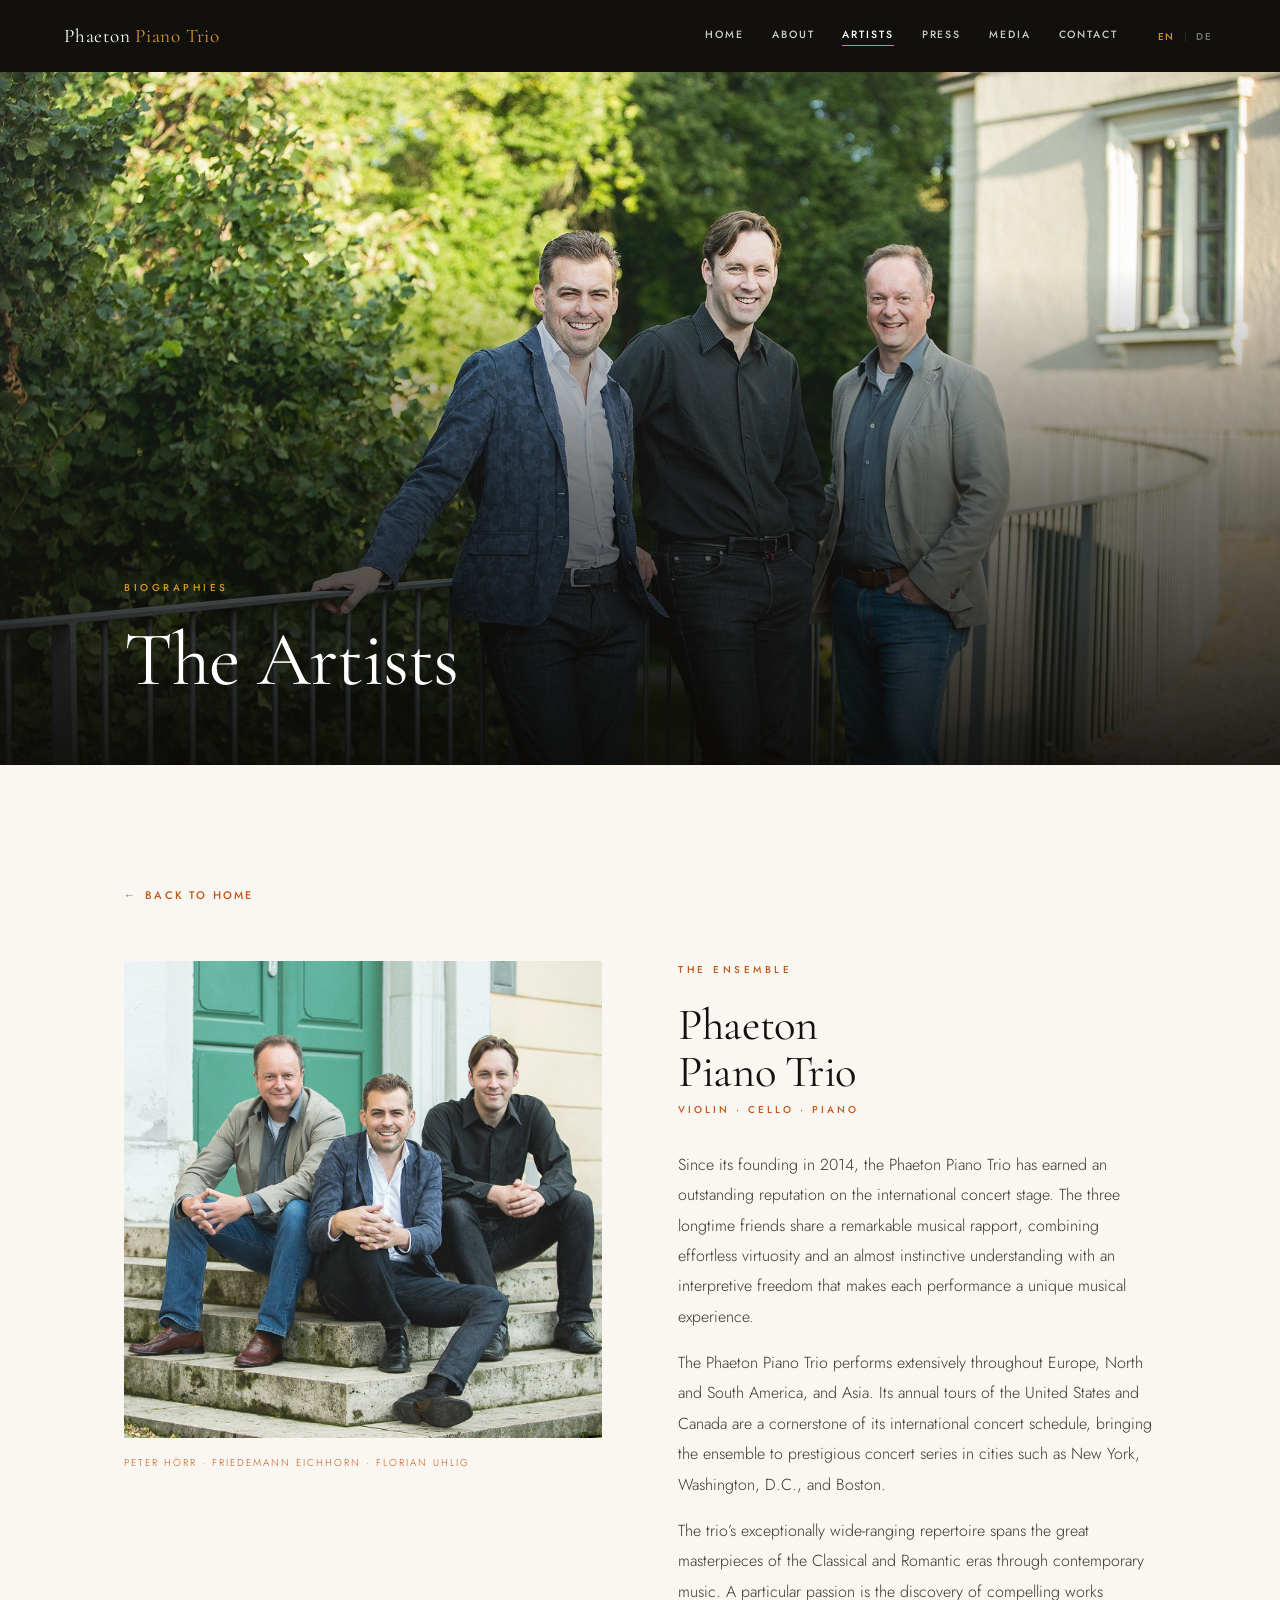
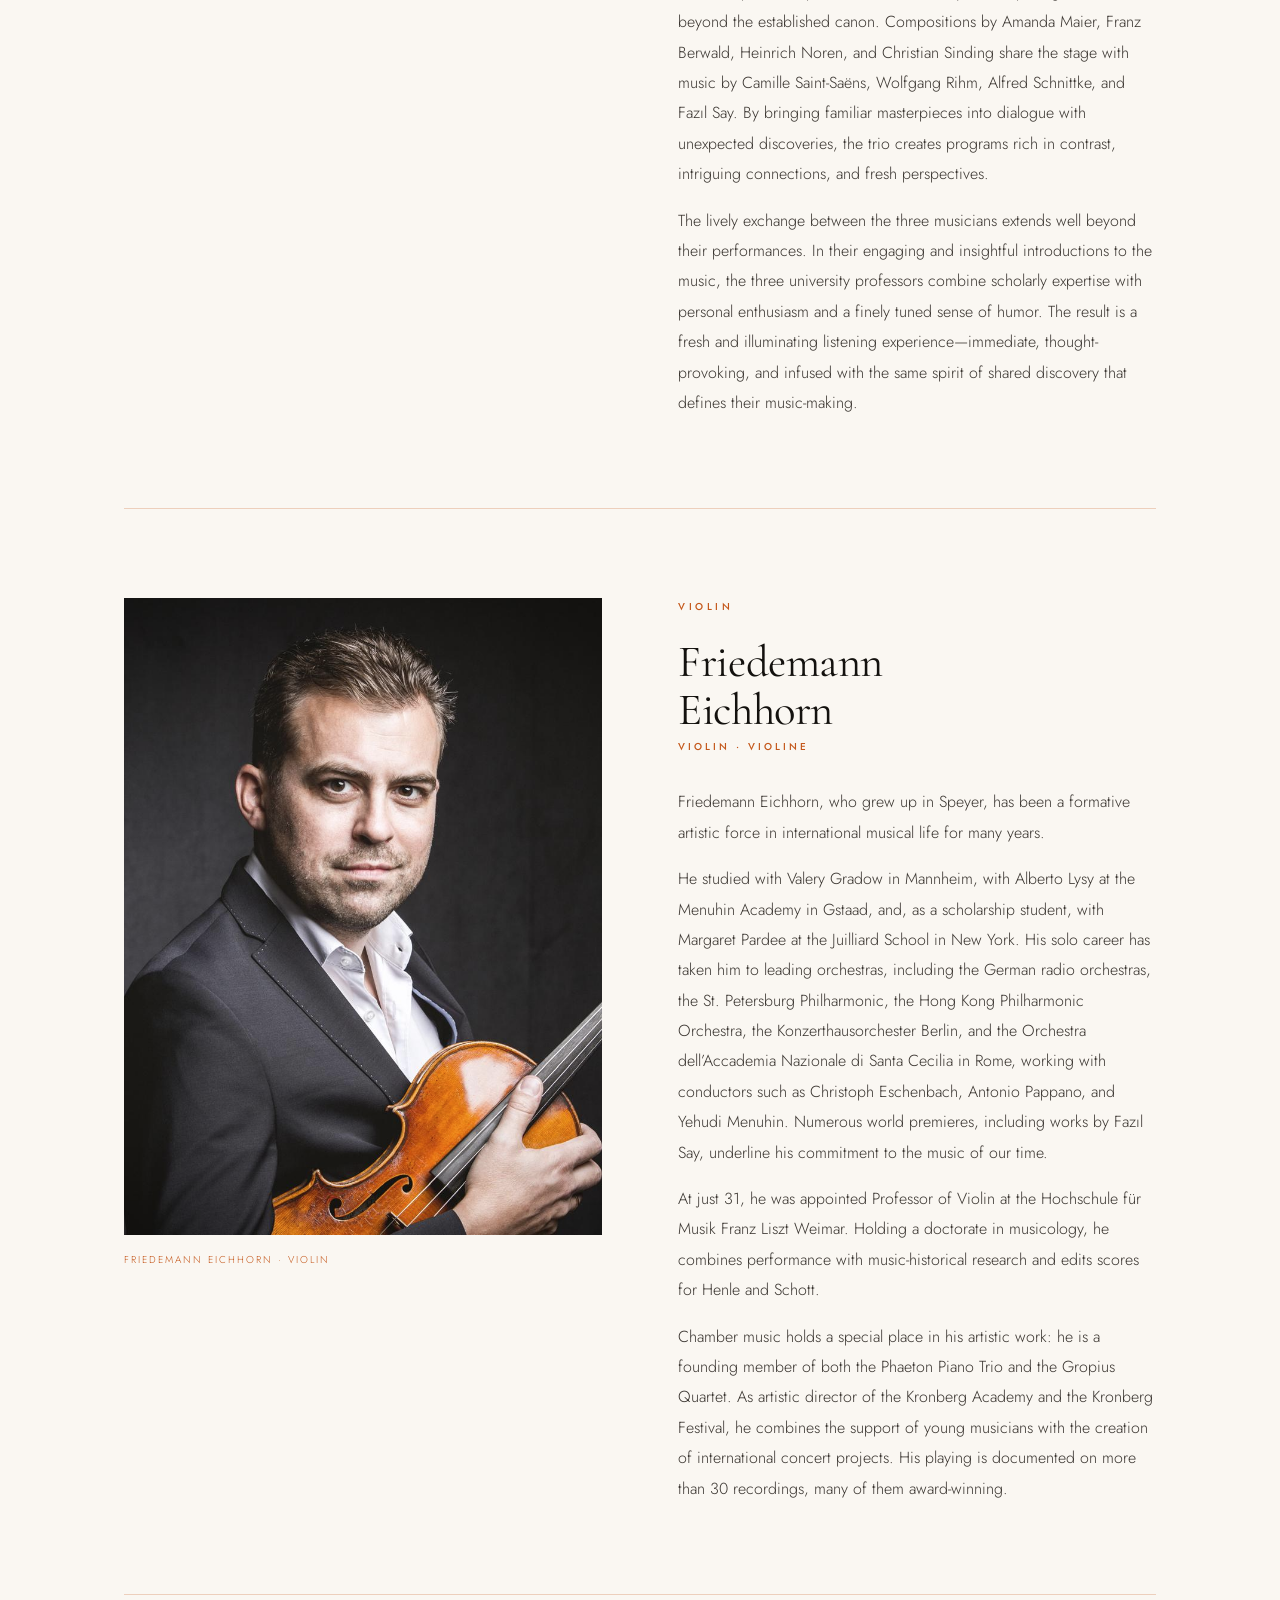
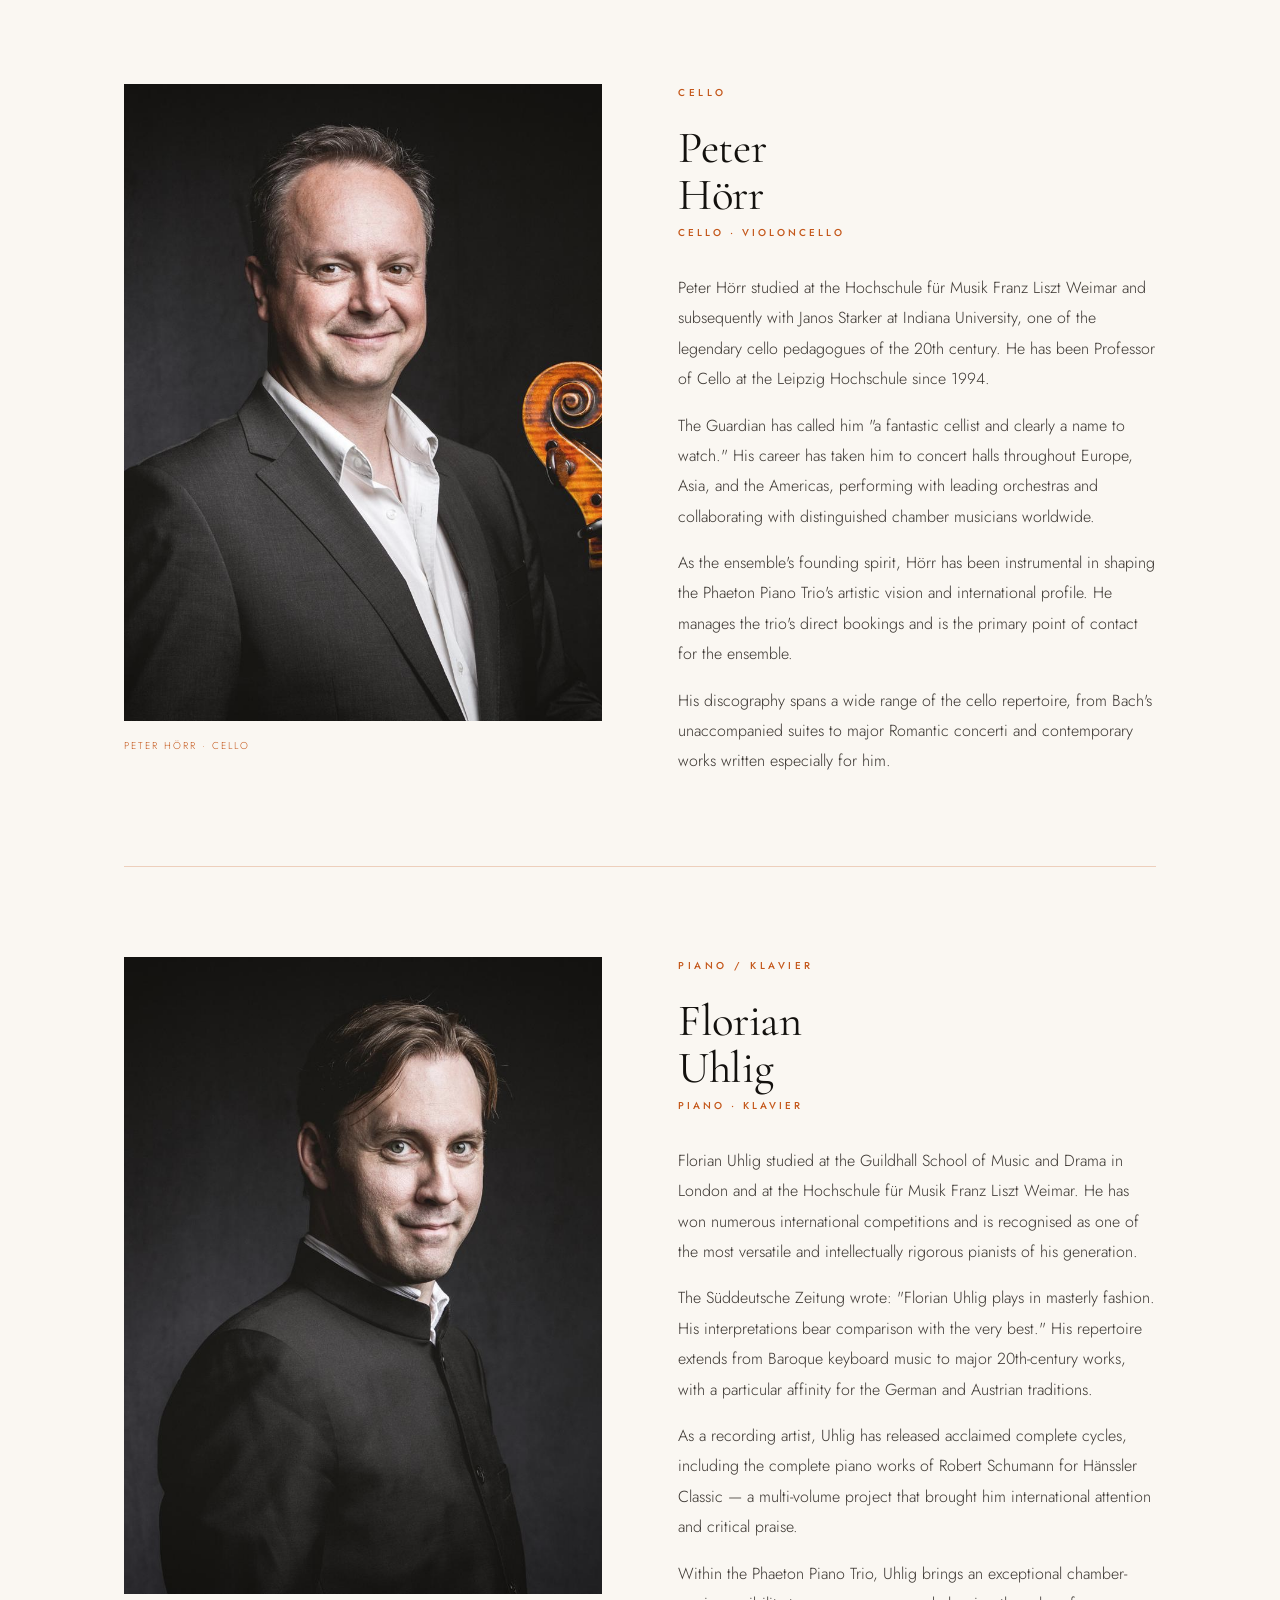
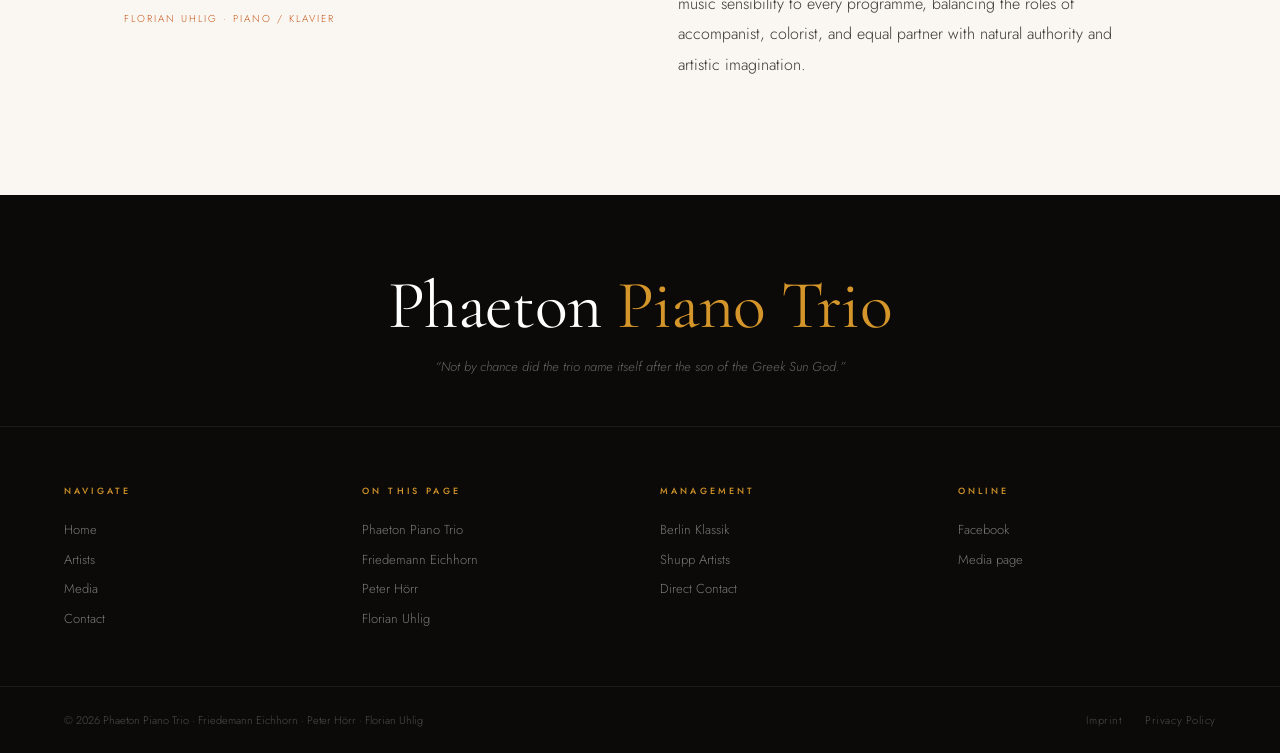
==== commit 158a50fc: "Absolute og:image, anchor offset, remove dead /en/ links" ====
--- a/biography.html
+++ b/biography.html
@@ -10,7 +10,8 @@
   <meta property="og:site_name" content="Phaeton Piano Trio">
   <meta property="og:title" content="Biographies — Phaeton Piano Trio">
   <meta property="og:description" content="Friedemann Eichhorn, Peter Hörr and Florian Uhlig — the artists of the Phaeton Piano Trio.">
-  <meta property="og:image" content="images/phaeton-hero-1.jpg">
+  <meta property="og:url" content="https://phaetonpianotrio.com/biography">
+  <meta property="og:image" content="https://phaetonpianotrio.com/images/phaeton-hero-1.jpg">
   <meta name="twitter:card" content="summary_large_image">
   <link rel="preconnect" href="https://fonts.googleapis.com">
   <link rel="preconnect" href="https://fonts.gstatic.com" crossorigin>
@@ -185,7 +186,6 @@
       </div>
       <div class="footer-col">
         <div class="footer-col-title">Online</div>
-        <a href="https://www.phaetonpianotrio.com/en/" target="_blank" rel="noopener"><span lang-en>Official Website</span><span lang-de>Offizielle Website</span></a>
         <a href="https://www.facebook.com/PhaetonPianoTrio/" target="_blank" rel="noopener">Facebook</a>
         <a href="media.html"><span lang-en>Media page</span><span lang-de>Medienseite</span></a>
       </div>
--- a/style.css
+++ b/style.css
@@ -356,6 +356,7 @@
 .bio-text h3 { font-family: var(--serif); font-size: clamp(26px, 3.5vw, 48px); margin-bottom: 0.3rem; color: var(--ink); }
 .bio-text .instrument-tag { font-size: 10px; font-weight: 500; letter-spacing: 0.3em; text-transform: uppercase; color: var(--fire); margin-bottom: 2rem; display: block; }
 .bio-text p { color: var(--ink-mid); font-size: clamp(14px, 1.3vw, 16px); line-height: 1.9; }
+.bio-grid { scroll-margin-top: calc(var(--hh) + 2rem); }
 .bio-image--group img { aspect-ratio: 1/1; object-position: 50% 60%; }
 
 .media-section-title { font-family: var(--serif); font-size: clamp(22px, 3vw, 38px); color: var(--ink); margin-bottom: 2.5rem; padding-bottom: 1rem; border-bottom: 1px solid var(--fire-border); }
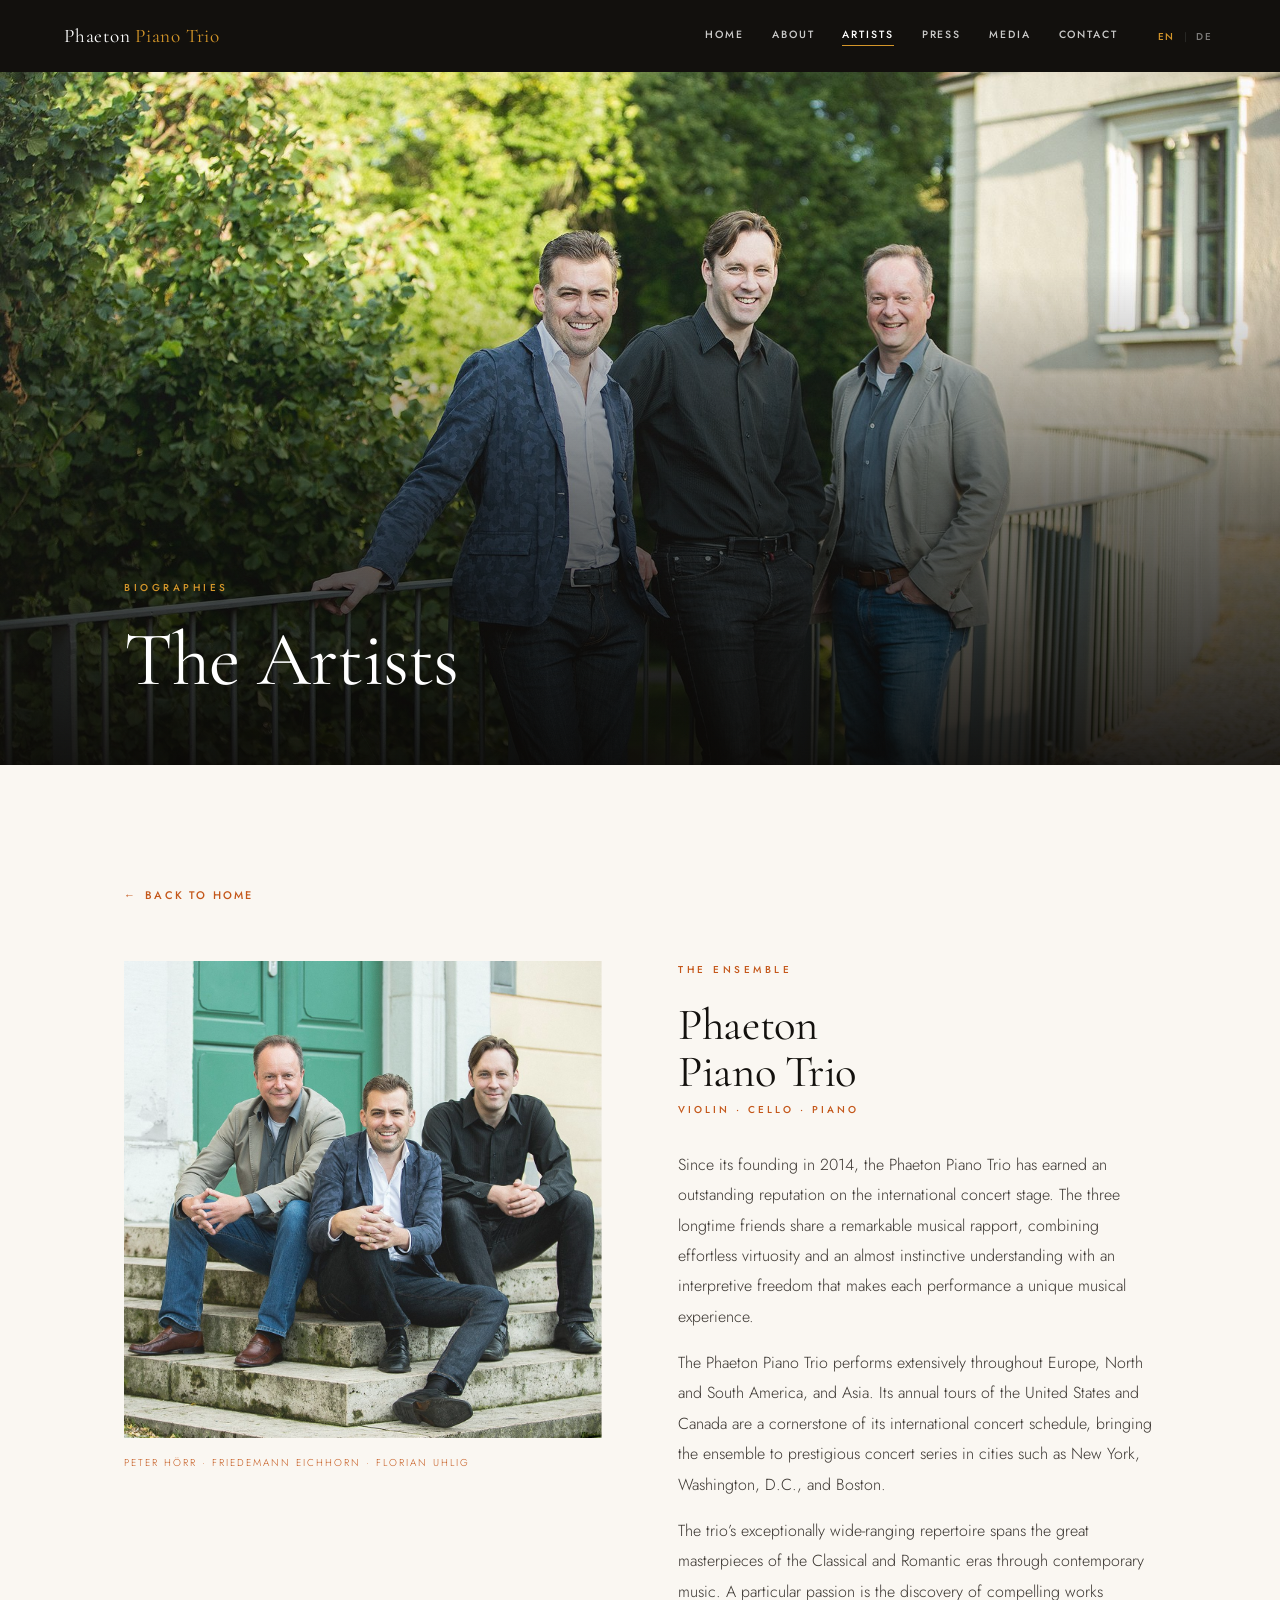
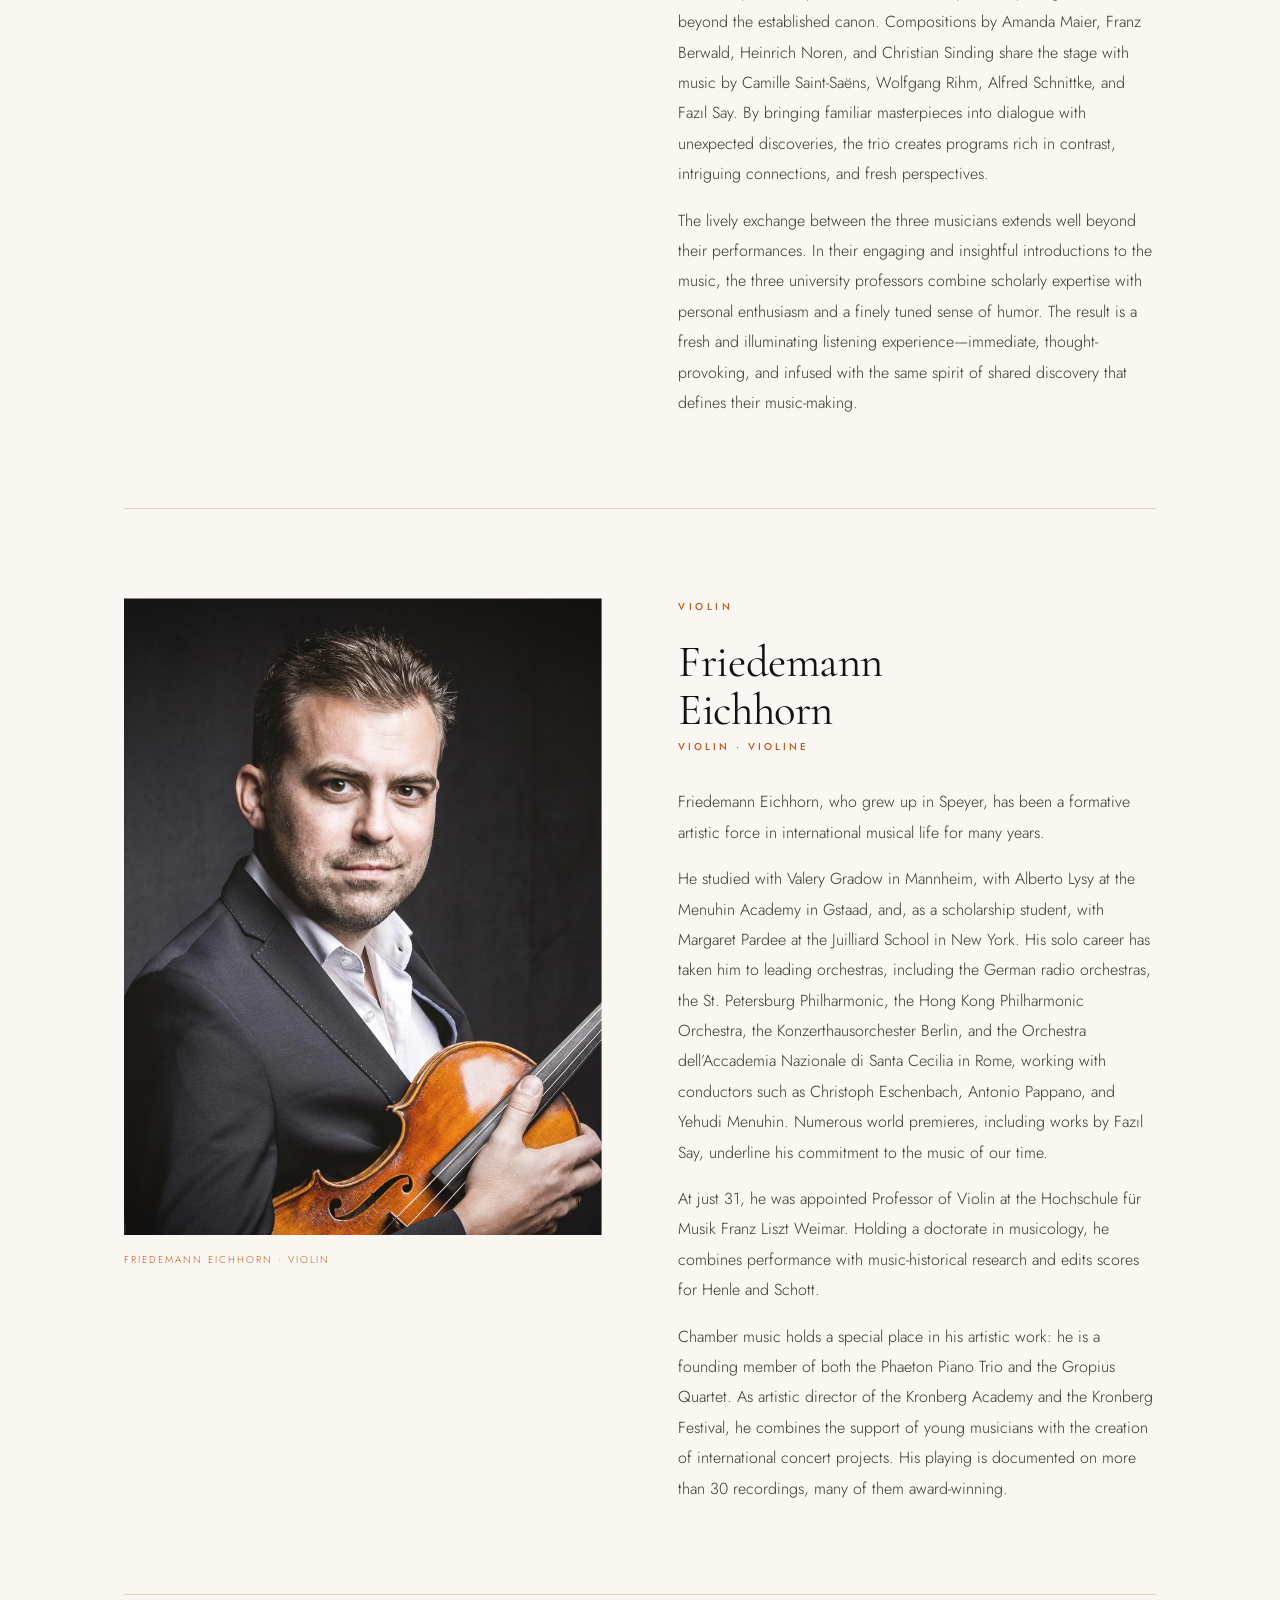
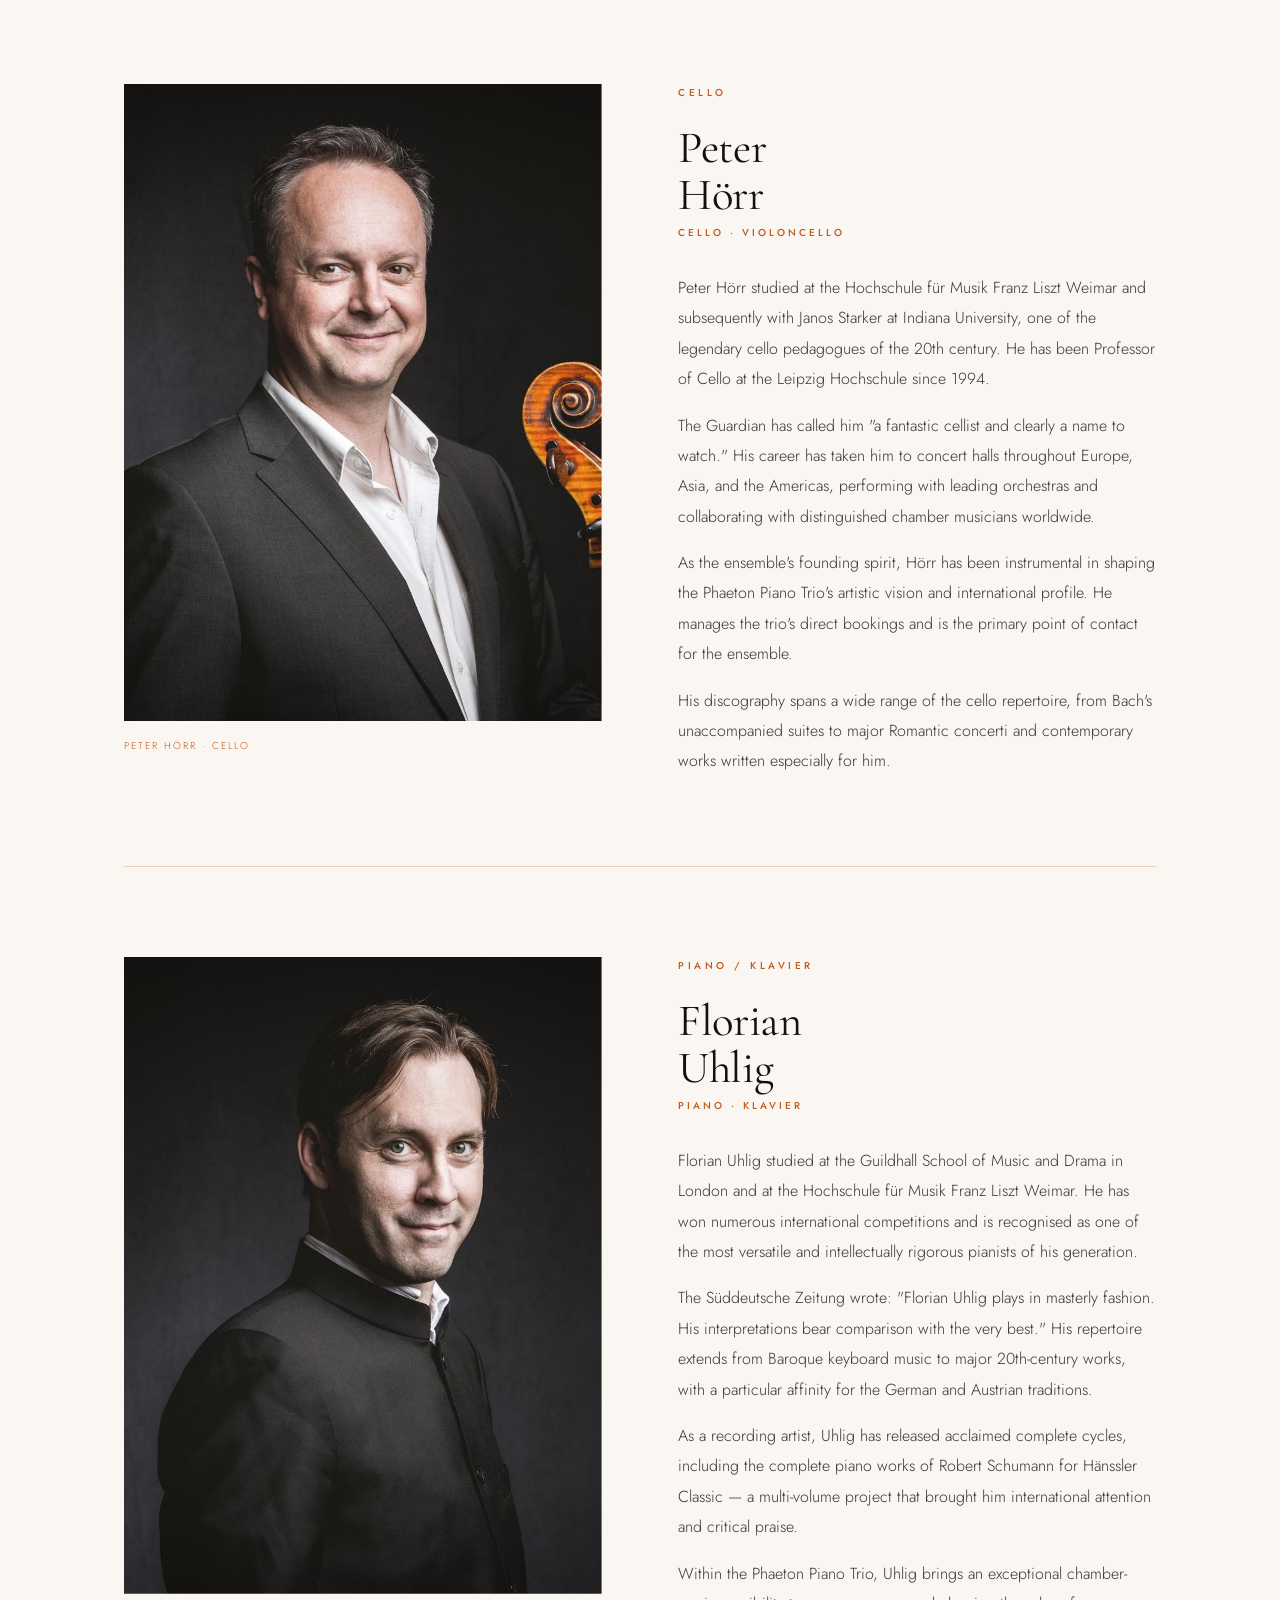
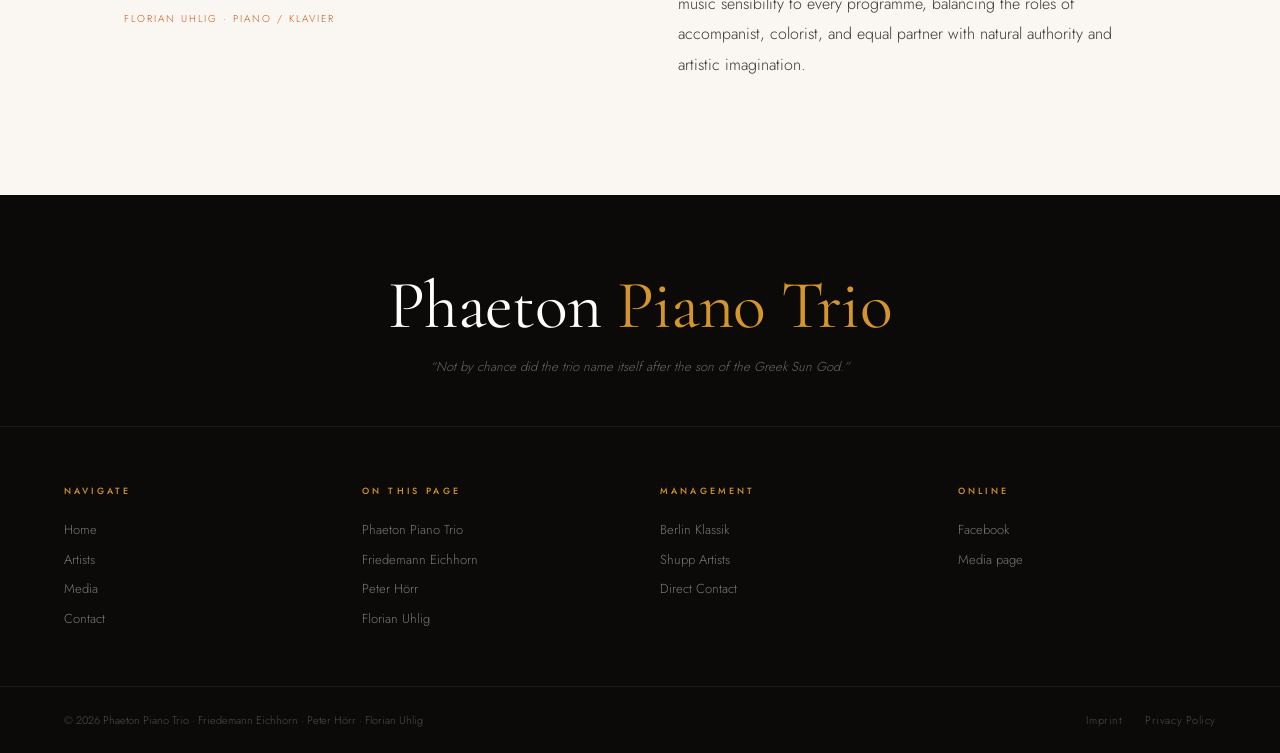
==== commit ee9ad362: "Motion polish, click-to-load videos, local fonts, privacy update" ====
--- a/biography.html
+++ b/biography.html
@@ -13,9 +13,7 @@
   <meta property="og:url" content="https://phaetonpianotrio.com/biography">
   <meta property="og:image" content="https://phaetonpianotrio.com/images/phaeton-hero-1.jpg">
   <meta name="twitter:card" content="summary_large_image">
-  <link rel="preconnect" href="https://fonts.googleapis.com">
-  <link rel="preconnect" href="https://fonts.gstatic.com" crossorigin>
-  <link href="https://fonts.googleapis.com/css2?family=Cormorant+Garamond:ital,wght@0,300;0,400;0,500;1,300;1,400&family=Jost:wght@300;400;500&display=swap" rel="stylesheet">
+  <link rel="stylesheet" href="fonts.css">
   <link rel="stylesheet" href="style.css">
 </head>
 <body>
--- a/fonts.css
+++ b/fonts.css
@@ -0,0 +1,177 @@
+/* Self-hosted fonts (no requests to Google) */
+@font-face {
+  font-family: 'Cormorant Garamond';
+  font-style: normal;
+  font-display: swap;
+  font-weight: 300;
+  src: url(fonts/cormorant-garamond-latin-ext-300-normal.woff2) format('woff2');
+  unicode-range: U+0100-02BA,U+02BD-02C5,U+02C7-02CC,U+02CE-02D7,U+02DD-02FF,U+0304,U+0308,U+0329,U+1D00-1DBF,U+1E00-1E9F,U+1EF2-1EFF,U+2020,U+20A0-20AB,U+20AD-20C0,U+2113,U+2C60-2C7F,U+A720-A7FF;
+}
+@font-face {
+  font-family: 'Cormorant Garamond';
+  font-style: normal;
+  font-display: swap;
+  font-weight: 300;
+  src: url(fonts/cormorant-garamond-latin-300-normal.woff2) format('woff2');
+  unicode-range: U+0000-00FF,U+0131,U+0152-0153,U+02BB-02BC,U+02C6,U+02DA,U+02DC,U+0304,U+0308,U+0329,U+2000-206F,U+20AC,U+2122,U+2191,U+2193,U+2212,U+2215,U+FEFF,U+FFFD;
+}
+@font-face {
+  font-family: 'Cormorant Garamond';
+  font-style: normal;
+  font-display: swap;
+  font-weight: 400;
+  src: url(fonts/cormorant-garamond-latin-ext-400-normal.woff2) format('woff2');
+  unicode-range: U+0100-02BA,U+02BD-02C5,U+02C7-02CC,U+02CE-02D7,U+02DD-02FF,U+0304,U+0308,U+0329,U+1D00-1DBF,U+1E00-1E9F,U+1EF2-1EFF,U+2020,U+20A0-20AB,U+20AD-20C0,U+2113,U+2C60-2C7F,U+A720-A7FF;
+}
+@font-face {
+  font-family: 'Cormorant Garamond';
+  font-style: normal;
+  font-display: swap;
+  font-weight: 400;
+  src: url(fonts/cormorant-garamond-latin-400-normal.woff2) format('woff2');
+  unicode-range: U+0000-00FF,U+0131,U+0152-0153,U+02BB-02BC,U+02C6,U+02DA,U+02DC,U+0304,U+0308,U+0329,U+2000-206F,U+20AC,U+2122,U+2191,U+2193,U+2212,U+2215,U+FEFF,U+FFFD;
+}
+@font-face {
+  font-family: 'Cormorant Garamond';
+  font-style: normal;
+  font-display: swap;
+  font-weight: 500;
+  src: url(fonts/cormorant-garamond-latin-ext-500-normal.woff2) format('woff2');
+  unicode-range: U+0100-02BA,U+02BD-02C5,U+02C7-02CC,U+02CE-02D7,U+02DD-02FF,U+0304,U+0308,U+0329,U+1D00-1DBF,U+1E00-1E9F,U+1EF2-1EFF,U+2020,U+20A0-20AB,U+20AD-20C0,U+2113,U+2C60-2C7F,U+A720-A7FF;
+}
+@font-face {
+  font-family: 'Cormorant Garamond';
+  font-style: normal;
+  font-display: swap;
+  font-weight: 500;
+  src: url(fonts/cormorant-garamond-latin-500-normal.woff2) format('woff2');
+  unicode-range: U+0000-00FF,U+0131,U+0152-0153,U+02BB-02BC,U+02C6,U+02DA,U+02DC,U+0304,U+0308,U+0329,U+2000-206F,U+20AC,U+2122,U+2191,U+2193,U+2212,U+2215,U+FEFF,U+FFFD;
+}
+@font-face {
+  font-family: 'Cormorant Garamond';
+  font-style: normal;
+  font-display: swap;
+  font-weight: 600;
+  src: url(fonts/cormorant-garamond-latin-ext-600-normal.woff2) format('woff2');
+  unicode-range: U+0100-02BA,U+02BD-02C5,U+02C7-02CC,U+02CE-02D7,U+02DD-02FF,U+0304,U+0308,U+0329,U+1D00-1DBF,U+1E00-1E9F,U+1EF2-1EFF,U+2020,U+20A0-20AB,U+20AD-20C0,U+2113,U+2C60-2C7F,U+A720-A7FF;
+}
+@font-face {
+  font-family: 'Cormorant Garamond';
+  font-style: normal;
+  font-display: swap;
+  font-weight: 600;
+  src: url(fonts/cormorant-garamond-latin-600-normal.woff2) format('woff2');
+  unicode-range: U+0000-00FF,U+0131,U+0152-0153,U+02BB-02BC,U+02C6,U+02DA,U+02DC,U+0304,U+0308,U+0329,U+2000-206F,U+20AC,U+2122,U+2191,U+2193,U+2212,U+2215,U+FEFF,U+FFFD;
+}
+@font-face {
+  font-family: 'Cormorant Garamond';
+  font-style: italic;
+  font-display: swap;
+  font-weight: 300;
+  src: url(fonts/cormorant-garamond-latin-ext-300-italic.woff2) format('woff2');
+  unicode-range: U+0100-02BA,U+02BD-02C5,U+02C7-02CC,U+02CE-02D7,U+02DD-02FF,U+0304,U+0308,U+0329,U+1D00-1DBF,U+1E00-1E9F,U+1EF2-1EFF,U+2020,U+20A0-20AB,U+20AD-20C0,U+2113,U+2C60-2C7F,U+A720-A7FF;
+}
+@font-face {
+  font-family: 'Cormorant Garamond';
+  font-style: italic;
+  font-display: swap;
+  font-weight: 300;
+  src: url(fonts/cormorant-garamond-latin-300-italic.woff2) format('woff2');
+  unicode-range: U+0000-00FF,U+0131,U+0152-0153,U+02BB-02BC,U+02C6,U+02DA,U+02DC,U+0304,U+0308,U+0329,U+2000-206F,U+20AC,U+2122,U+2191,U+2193,U+2212,U+2215,U+FEFF,U+FFFD;
+}
+@font-face {
+  font-family: 'Cormorant Garamond';
+  font-style: italic;
+  font-display: swap;
+  font-weight: 400;
+  src: url(fonts/cormorant-garamond-latin-ext-400-italic.woff2) format('woff2');
+  unicode-range: U+0100-02BA,U+02BD-02C5,U+02C7-02CC,U+02CE-02D7,U+02DD-02FF,U+0304,U+0308,U+0329,U+1D00-1DBF,U+1E00-1E9F,U+1EF2-1EFF,U+2020,U+20A0-20AB,U+20AD-20C0,U+2113,U+2C60-2C7F,U+A720-A7FF;
+}
+@font-face {
+  font-family: 'Cormorant Garamond';
+  font-style: italic;
+  font-display: swap;
+  font-weight: 400;
+  src: url(fonts/cormorant-garamond-latin-400-italic.woff2) format('woff2');
+  unicode-range: U+0000-00FF,U+0131,U+0152-0153,U+02BB-02BC,U+02C6,U+02DA,U+02DC,U+0304,U+0308,U+0329,U+2000-206F,U+20AC,U+2122,U+2191,U+2193,U+2212,U+2215,U+FEFF,U+FFFD;
+}
+@font-face {
+  font-family: 'Jost';
+  font-style: normal;
+  font-display: swap;
+  font-weight: 300;
+  src: url(fonts/jost-latin-ext-300-normal.woff2) format('woff2');
+  unicode-range: U+0100-02BA,U+02BD-02C5,U+02C7-02CC,U+02CE-02D7,U+02DD-02FF,U+0304,U+0308,U+0329,U+1D00-1DBF,U+1E00-1E9F,U+1EF2-1EFF,U+2020,U+20A0-20AB,U+20AD-20C0,U+2113,U+2C60-2C7F,U+A720-A7FF;
+}
+@font-face {
+  font-family: 'Jost';
+  font-style: normal;
+  font-display: swap;
+  font-weight: 300;
+  src: url(fonts/jost-latin-300-normal.woff2) format('woff2');
+  unicode-range: U+0000-00FF,U+0131,U+0152-0153,U+02BB-02BC,U+02C6,U+02DA,U+02DC,U+0304,U+0308,U+0329,U+2000-206F,U+20AC,U+2122,U+2191,U+2193,U+2212,U+2215,U+FEFF,U+FFFD;
+}
+@font-face {
+  font-family: 'Jost';
+  font-style: normal;
+  font-display: swap;
+  font-weight: 400;
+  src: url(fonts/jost-latin-ext-400-normal.woff2) format('woff2');
+  unicode-range: U+0100-02BA,U+02BD-02C5,U+02C7-02CC,U+02CE-02D7,U+02DD-02FF,U+0304,U+0308,U+0329,U+1D00-1DBF,U+1E00-1E9F,U+1EF2-1EFF,U+2020,U+20A0-20AB,U+20AD-20C0,U+2113,U+2C60-2C7F,U+A720-A7FF;
+}
+@font-face {
+  font-family: 'Jost';
+  font-style: normal;
+  font-display: swap;
+  font-weight: 400;
+  src: url(fonts/jost-latin-400-normal.woff2) format('woff2');
+  unicode-range: U+0000-00FF,U+0131,U+0152-0153,U+02BB-02BC,U+02C6,U+02DA,U+02DC,U+0304,U+0308,U+0329,U+2000-206F,U+20AC,U+2122,U+2191,U+2193,U+2212,U+2215,U+FEFF,U+FFFD;
+}
+@font-face {
+  font-family: 'Jost';
+  font-style: normal;
+  font-display: swap;
+  font-weight: 500;
+  src: url(fonts/jost-latin-ext-500-normal.woff2) format('woff2');
+  unicode-range: U+0100-02BA,U+02BD-02C5,U+02C7-02CC,U+02CE-02D7,U+02DD-02FF,U+0304,U+0308,U+0329,U+1D00-1DBF,U+1E00-1E9F,U+1EF2-1EFF,U+2020,U+20A0-20AB,U+20AD-20C0,U+2113,U+2C60-2C7F,U+A720-A7FF;
+}
+@font-face {
+  font-family: 'Jost';
+  font-style: normal;
+  font-display: swap;
+  font-weight: 500;
+  src: url(fonts/jost-latin-500-normal.woff2) format('woff2');
+  unicode-range: U+0000-00FF,U+0131,U+0152-0153,U+02BB-02BC,U+02C6,U+02DA,U+02DC,U+0304,U+0308,U+0329,U+2000-206F,U+20AC,U+2122,U+2191,U+2193,U+2212,U+2215,U+FEFF,U+FFFD;
+}
+@font-face {
+  font-family: 'Inter';
+  font-style: normal;
+  font-display: swap;
+  font-weight: 300;
+  src: url(fonts/inter-latin-ext-300-normal.woff2) format('woff2');
+  unicode-range: U+0100-02BA,U+02BD-02C5,U+02C7-02CC,U+02CE-02D7,U+02DD-02FF,U+0304,U+0308,U+0329,U+1D00-1DBF,U+1E00-1E9F,U+1EF2-1EFF,U+2020,U+20A0-20AB,U+20AD-20C0,U+2113,U+2C60-2C7F,U+A720-A7FF;
+}
+@font-face {
+  font-family: 'Inter';
+  font-style: normal;
+  font-display: swap;
+  font-weight: 300;
+  src: url(fonts/inter-latin-300-normal.woff2) format('woff2');
+  unicode-range: U+0000-00FF,U+0131,U+0152-0153,U+02BB-02BC,U+02C6,U+02DA,U+02DC,U+0304,U+0308,U+0329,U+2000-206F,U+20AC,U+2122,U+2191,U+2193,U+2212,U+2215,U+FEFF,U+FFFD;
+}
+@font-face {
+  font-family: 'Inter';
+  font-style: normal;
+  font-display: swap;
+  font-weight: 400;
+  src: url(fonts/inter-latin-ext-400-normal.woff2) format('woff2');
+  unicode-range: U+0100-02BA,U+02BD-02C5,U+02C7-02CC,U+02CE-02D7,U+02DD-02FF,U+0304,U+0308,U+0329,U+1D00-1DBF,U+1E00-1E9F,U+1EF2-1EFF,U+2020,U+20A0-20AB,U+20AD-20C0,U+2113,U+2C60-2C7F,U+A720-A7FF;
+}
+@font-face {
+  font-family: 'Inter';
+  font-style: normal;
+  font-display: swap;
+  font-weight: 400;
+  src: url(fonts/inter-latin-400-normal.woff2) format('woff2');
+  unicode-range: U+0000-00FF,U+0131,U+0152-0153,U+02BB-02BC,U+02C6,U+02DA,U+02DC,U+0304,U+0308,U+0329,U+2000-206F,U+20AC,U+2122,U+2191,U+2193,U+2212,U+2215,U+FEFF,U+FFFD;
+}
--- a/style.css
+++ b/style.css
@@ -528,3 +528,53 @@
   .header, .scroll-progress, .hero-scroll, .marquee { display: none; }
   body { background: #fff; color: #000; }
 }
+
+/* ============================================================
+   POLISH — motion & media
+============================================================ */
+/* Hero: slow Ken Burns zoom */
+.hero-slides { overflow: hidden; }
+.hero-slide { transform: scale(1); transform-origin: 50% 30%; transition: opacity 1.6s var(--ease), transform 0s linear; will-change: opacity, transform; }
+.hero-slide.kb { transform: scale(1.07); transition: opacity 1.6s var(--ease), transform 9s linear; }
+
+/* Hero & page headers: staggered entrance */
+@keyframes riseIn { from { opacity: 0; transform: translateY(18px); } }
+@keyframes lineIn { from { opacity: 0; transform: scaleX(0); } }
+@keyframes bgSettle { from { transform: scale(1.08); } }
+.hero-content > *, .subpage-hero-content > * { animation: riseIn 1.1s var(--easeO) both; }
+.hero-content > :nth-child(1), .subpage-hero-content > :nth-child(1) { animation-delay: 0.25s; }
+.hero-content > :nth-child(2), .subpage-hero-content > :nth-child(2) { animation-delay: 0.4s; }
+.hero-content > .hero-divider { animation: lineIn 1s var(--easeO) 0.65s both; transform-origin: left; }
+.hero-content > :nth-child(4) { animation-delay: 0.8s; }
+.hero-content > :nth-child(5) { animation-delay: 0.95s; }
+.subpage-hero-bg { animation: bgSettle 2.6s var(--easeO) both; }
+
+/* Photos: curtain reveal when scrolled into view */
+.about-image[data-reveal] img,
+.bio-image[data-reveal] img { clip-path: inset(100% 0 0 0); transform: scale(1.1); }
+.about-image[data-reveal].visible img,
+.bio-image[data-reveal].visible img { clip-path: inset(0); transform: none; transition: clip-path 1.4s var(--easeO) 0.1s, transform 1.8s var(--easeO) 0.1s, filter 0.5s; }
+/* (clip the card's children, not the card: a fully clipped target never reports as in view) */
+.member-card[data-reveal] > * { clip-path: inset(100% 0 0 0); }
+.member-card[data-reveal].visible > * { clip-path: inset(0); transition: clip-path 1.3s var(--easeO) 0.1s, transform 0.7s var(--ease), filter 0.5s, background 0.4s; }
+
+/* Videos: click-to-load facade */
+.video-facade { cursor: pointer; }
+.video-facade img { position: absolute; inset: 0; width: 100%; height: 100%; object-fit: cover; object-position: center 30%; filter: grayscale(30%) brightness(0.55); transition: transform 0.8s var(--ease), filter 0.5s; }
+.video-facade:hover img { transform: scale(1.04); filter: grayscale(0%) brightness(0.65); }
+.video-play { position: absolute; left: 50%; top: 50%; transform: translate(-50%, -50%); width: 76px; height: 76px; border-radius: 50%; border: 1px solid rgba(255,255,255,0.55); background: rgba(10,8,6,0.35); -webkit-backdrop-filter: blur(4px); backdrop-filter: blur(4px); display: grid; place-items: center; cursor: pointer; transition: background 0.3s, border-color 0.3s, transform 0.3s var(--ease); }
+.video-play svg { width: 26px; height: 26px; fill: #fff; margin-left: 4px; }
+.video-facade:hover .video-play, .video-play:focus-visible { background: var(--fire); border-color: var(--fire); transform: translate(-50%, -50%) scale(1.06); }
+.video-consent { position: absolute; left: 0; right: 0; bottom: 0; margin: 0; padding: 1.4rem 1rem 0.7rem; font-size: 10.5px; letter-spacing: 0.04em; line-height: 1.5; color: rgba(255,255,255,0.6); background: linear-gradient(to top, rgba(10,8,6,0.75), transparent); max-width: none; }
+.video-consent a { color: inherit; border-bottom: 1px solid rgba(255,255,255,0.3); }
+@media (max-width: 600px) { .video-play { width: 60px; height: 60px; } }
+
+/* Respect "reduce motion" */
+@media (prefers-reduced-motion: reduce) {
+  html { scroll-behavior: auto; }
+  *, *::before, *::after { animation-duration: 0.01ms !important; animation-delay: 0s !important; animation-iteration-count: 1 !important; transition-duration: 0.01ms !important; transition-delay: 0s !important; }
+  [data-reveal] { opacity: 1; transform: none; }
+  .member-card[data-reveal] > *, .about-image[data-reveal] img, .bio-image[data-reveal] img { clip-path: none; transform: none; }
+  .hero-slide.kb { transform: none; }
+  .marquee-track { animation: none; }
+}
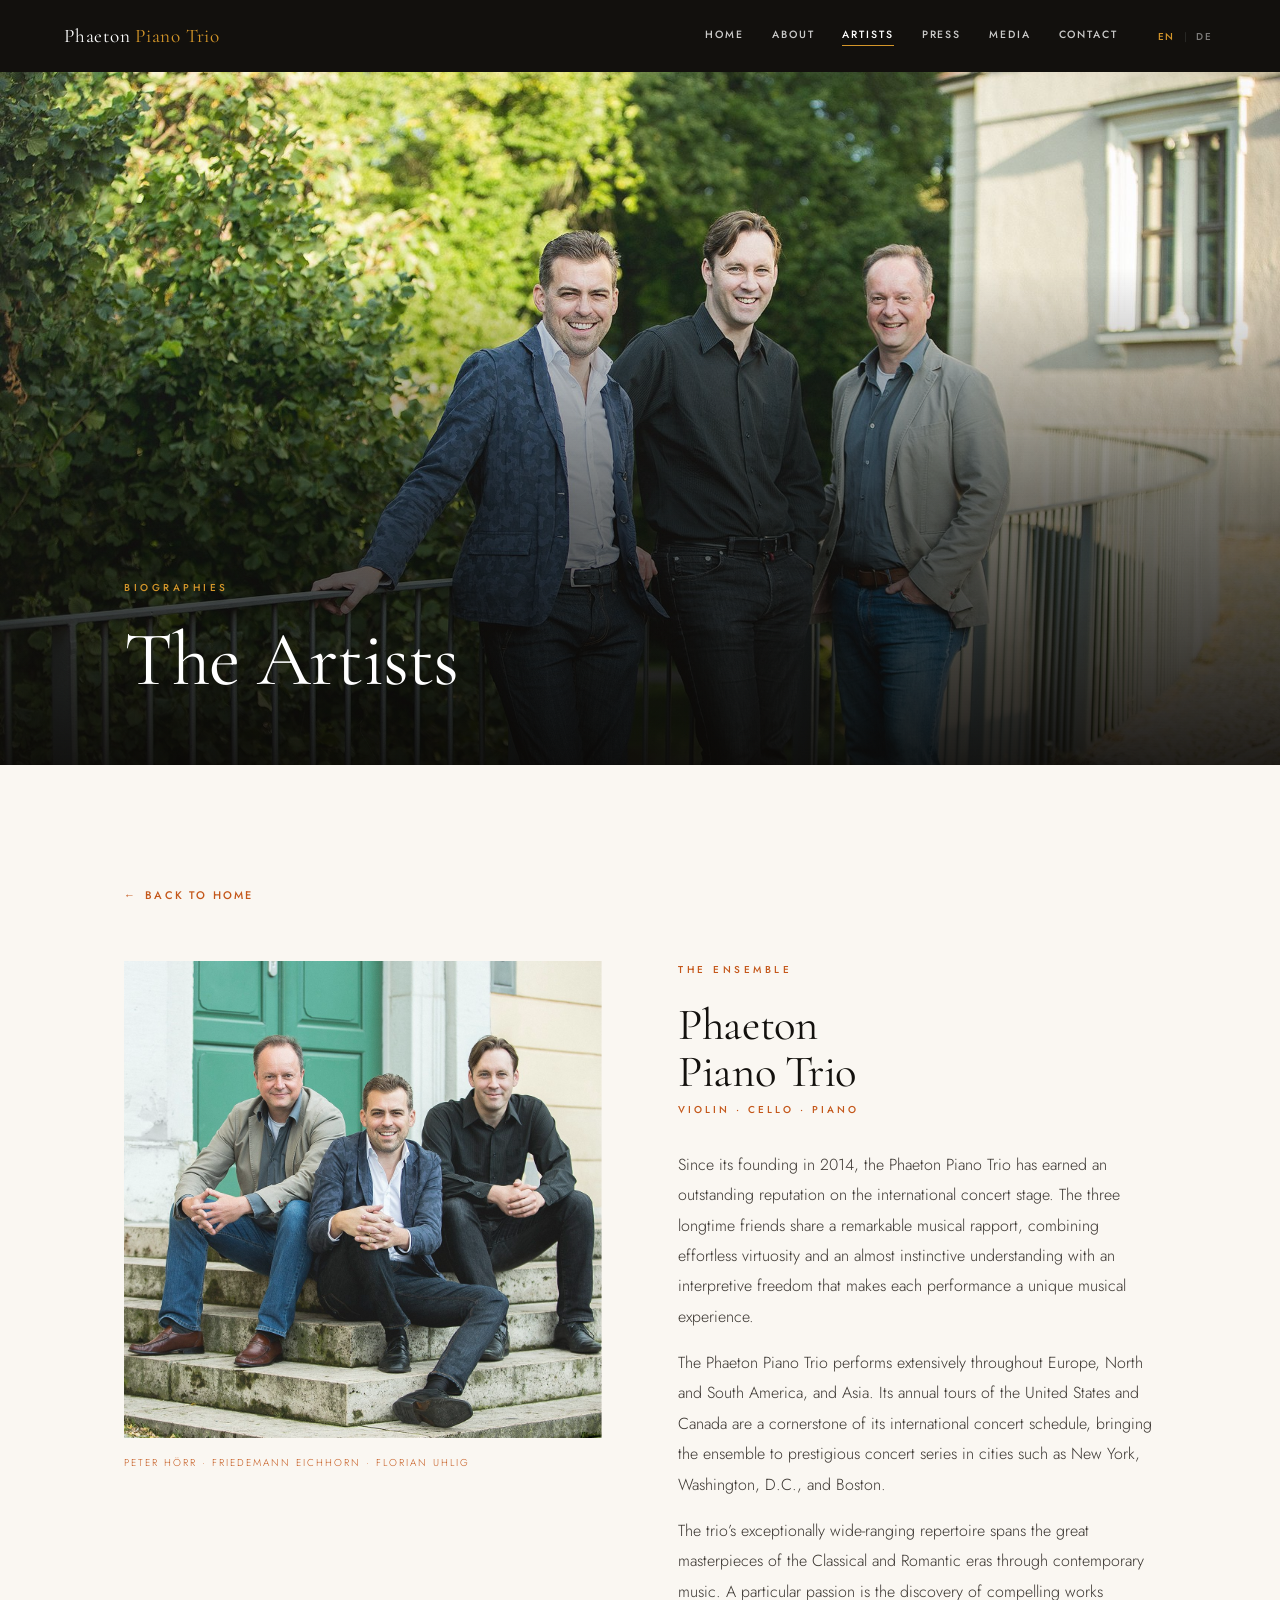
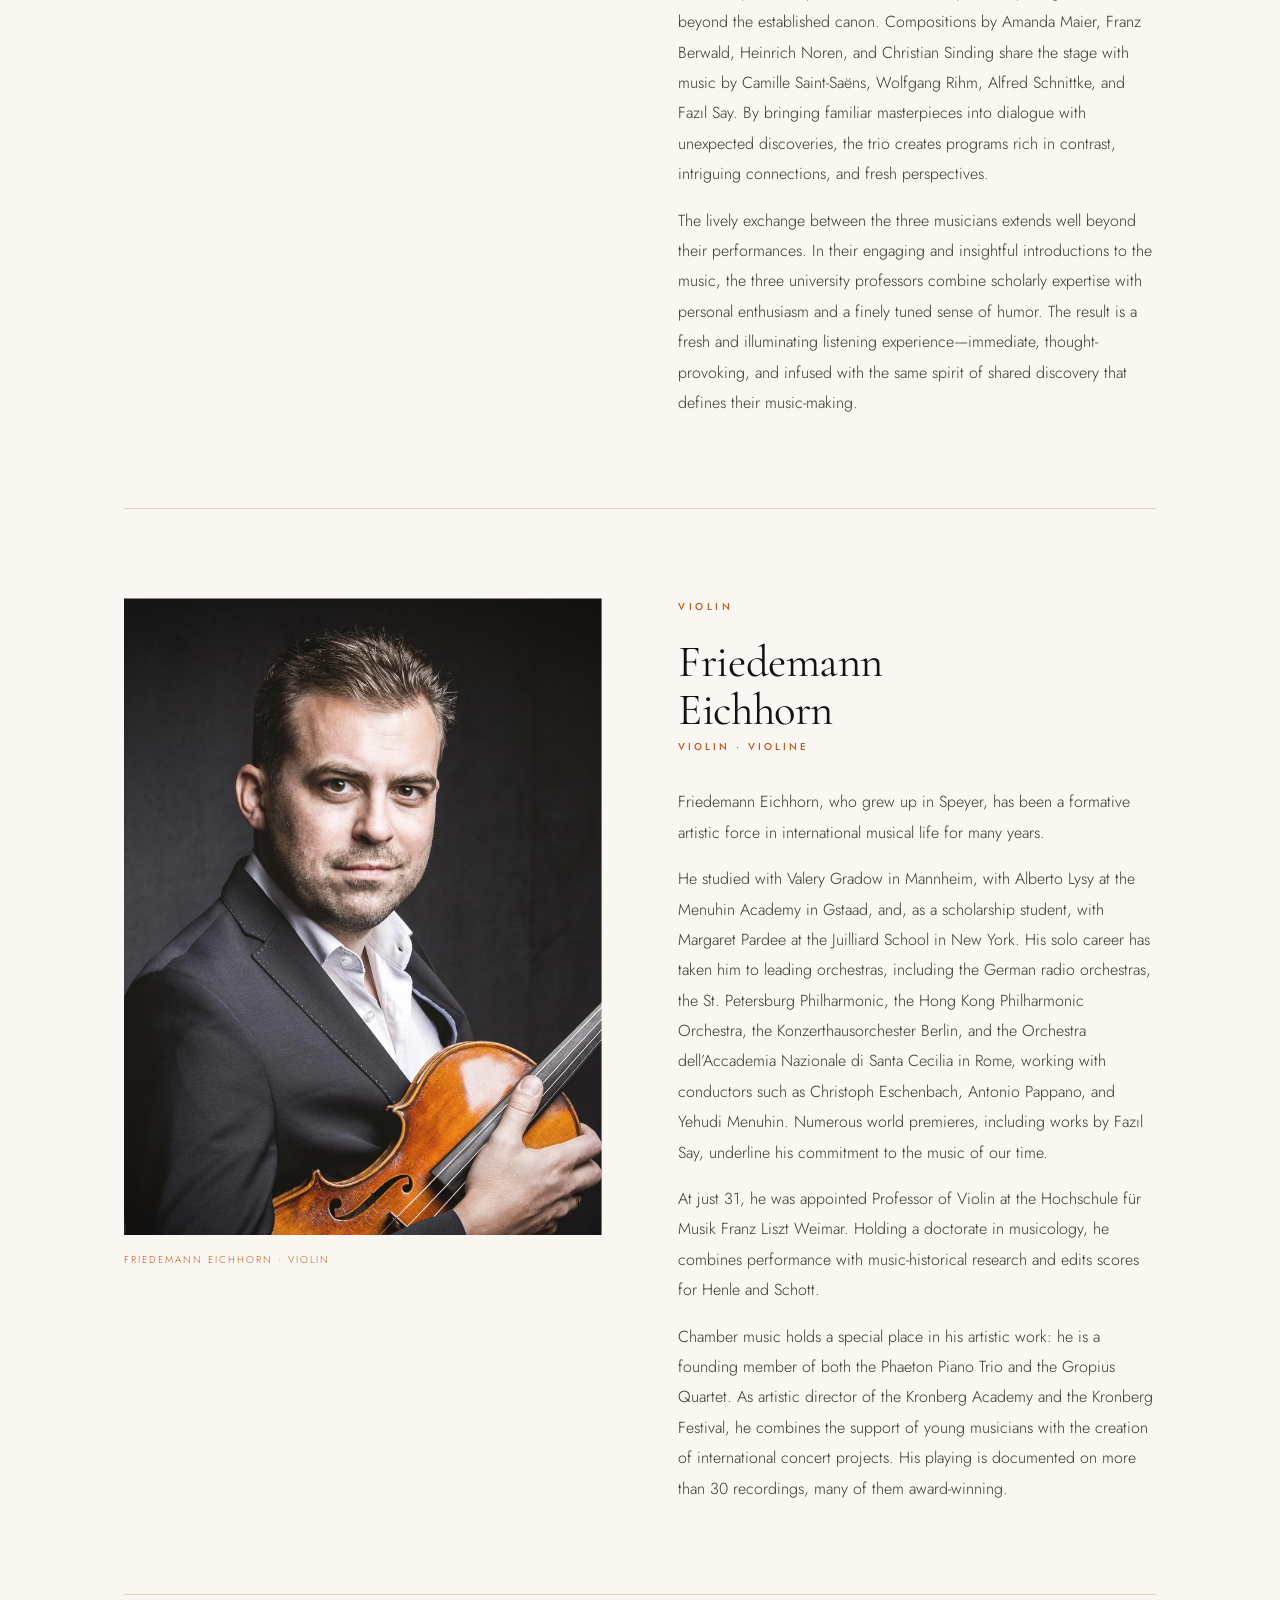
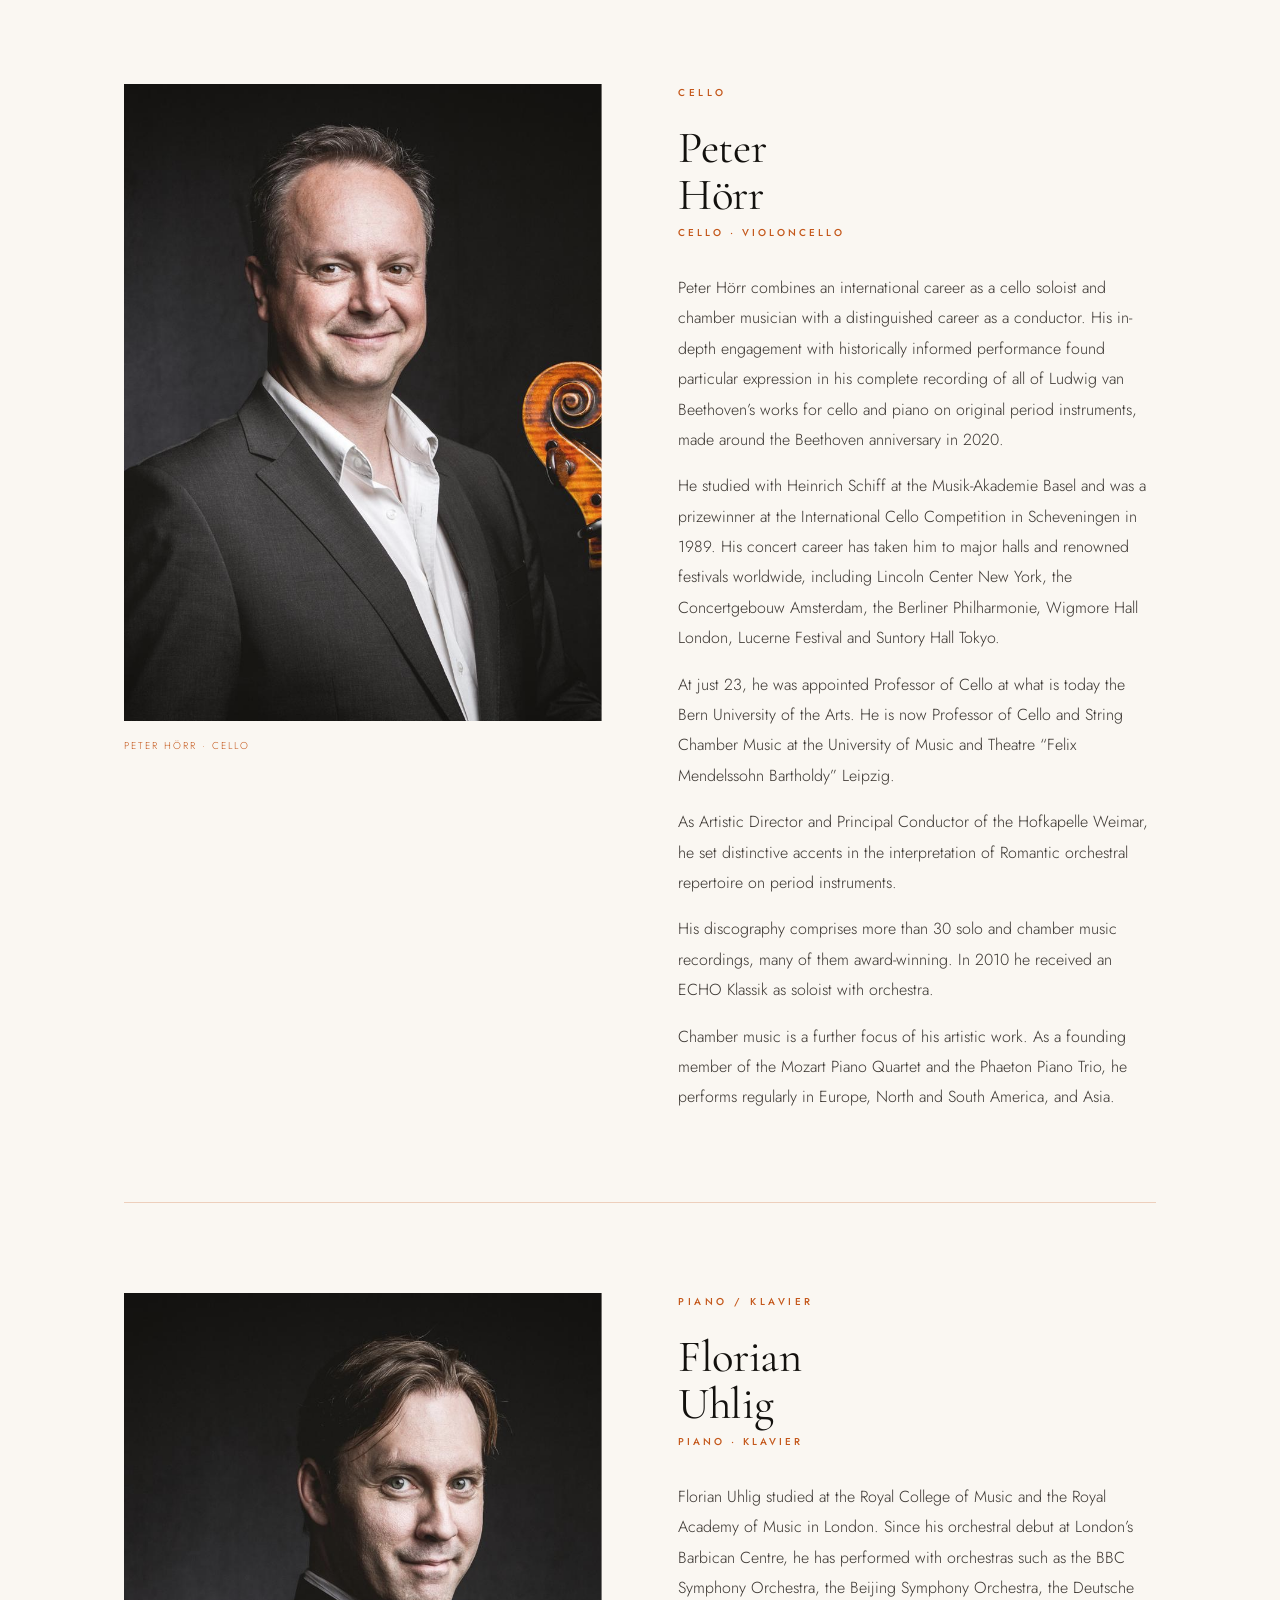
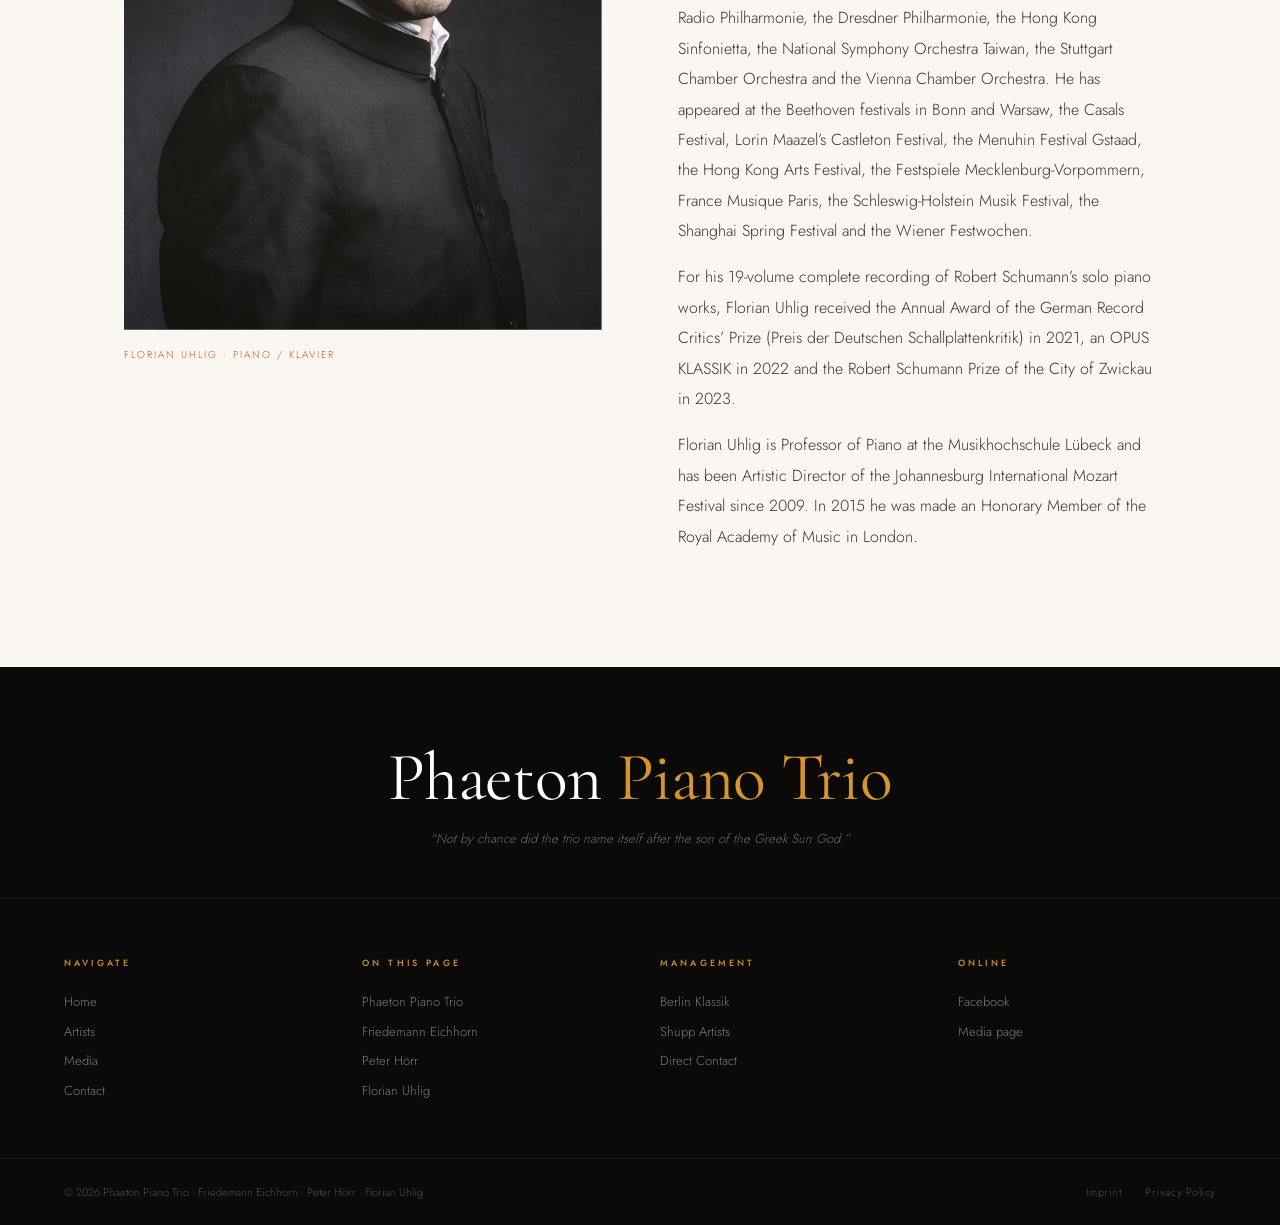
==== commit decac315: "Update biographies of Peter Hörr and Florian Uhlig New DE texts as provided; EN versions translated " ====
--- a/biography.html
+++ b/biography.html
@@ -114,16 +114,20 @@
           <h3 data-reveal>Peter<br>Hörr</h3>
           <span class="instrument-tag" data-reveal>Cello · Violoncello</span>
           <div lang-en>
-            <p class="body-text" data-reveal>Peter Hörr studied at the Hochschule für Musik Franz Liszt Weimar and subsequently with Janos Starker at Indiana University, one of the legendary cello pedagogues of the 20th century. He has been Professor of Cello at the Leipzig Hochschule since 1994.</p>
-            <p class="body-text" data-reveal>The Guardian has called him "a fantastic cellist and clearly a name to watch." His career has taken him to concert halls throughout Europe, Asia, and the Americas, performing with leading orchestras and collaborating with distinguished chamber musicians worldwide.</p>
-            <p class="body-text" data-reveal>As the ensemble's founding spirit, Hörr has been instrumental in shaping the Phaeton Piano Trio's artistic vision and international profile. He manages the trio's direct bookings and is the primary point of contact for the ensemble.</p>
-            <p class="body-text" data-reveal>His discography spans a wide range of the cello repertoire, from Bach's unaccompanied suites to major Romantic concerti and contemporary works written especially for him.</p>
-          </div>
-          <div lang-de>
-            <p class="body-text" data-reveal>Peter Hörr studierte an der Hochschule für Musik Franz Liszt Weimar und anschließend bei Janos Starker an der Indiana University — einem der legendären Cello-Pädagogen des 20. Jahrhunderts. Seit 1994 ist er Professor für Violoncello an der Hochschule in Leipzig.</p>
-            <p class="body-text" data-reveal>Der Guardian bezeichnete ihn als „phantastischen Cellisten, dessen Name zu beachten ist." Seine Karriere führte ihn in Konzertsäle in ganz Europa, Asien und Amerika, wo er mit führenden Orchestern und bedeutenden Kammermusikern zusammenarbeitete.</p>
-            <p class="body-text" data-reveal>Als künstlerische Seele des Ensembles hat Hörr die Vision und das internationale Profil des Phaeton Piano Trios maßgeblich geprägt. Er betreut die Direktbuchungen des Trios und ist der Hauptansprechpartner des Ensembles.</p>
-            <p class="body-text" data-reveal>Seine Diskografie umspannt ein breites Spektrum des Cello-Repertoires, von Bachs Solosuiten bis zu großen romantischen Konzerten und zeitgenössischen Werken, die eigens für ihn komponiert wurden.</p>
+            <p class="body-text" data-reveal>Peter Hörr combines an international career as a cello soloist and chamber musician with a distinguished career as a conductor. His in-depth engagement with historically informed performance found particular expression in his complete recording of all of Ludwig van Beethoven’s works for cello and piano on original period instruments, made around the Beethoven anniversary in 2020.</p>
+            <p class="body-text" data-reveal>He studied with Heinrich Schiff at the Musik-Akademie Basel and was a prizewinner at the International Cello Competition in Scheveningen in 1989. His concert career has taken him to major halls and renowned festivals worldwide, including Lincoln Center New York, the Concertgebouw Amsterdam, the Berliner Philharmonie, Wigmore Hall London, Lucerne Festival and Suntory Hall Tokyo.</p>
+            <p class="body-text" data-reveal>At just 23, he was appointed Professor of Cello at what is today the Bern University of the Arts. He is now Professor of Cello and String Chamber Music at the University of Music and Theatre “Felix Mendelssohn Bartholdy” Leipzig.</p>
+            <p class="body-text" data-reveal>As Artistic Director and Principal Conductor of the Hofkapelle Weimar, he set distinctive accents in the interpretation of Romantic orchestral repertoire on period instruments.</p>
+            <p class="body-text" data-reveal>His discography comprises more than 30 solo and chamber music recordings, many of them award-winning. In 2010 he received an ECHO Klassik as soloist with orchestra.</p>
+            <p class="body-text" data-reveal>Chamber music is a further focus of his artistic work. As a founding member of the Mozart Piano Quartet and the Phaeton Piano Trio, he performs regularly in Europe, North and South America, and Asia.</p>
+          </div>
+          <div lang-de>
+            <p class="body-text" data-reveal>Peter Hörr verbindet eine internationale Karriere als Cellosolist und Kammermusiker mit einer profilierten Tätigkeit als Dirigent. Seine intensive Auseinandersetzung mit historischer Aufführungspraxis fand besonderen Ausdruck in der Gesamteinspielung sämtlicher Werke Ludwig van Beethovens für Violoncello und Klavier auf historischen Originalinstrumenten, die im Umfeld des Beethoven-Jubiläums 2020 entstand.</p>
+            <p class="body-text" data-reveal>Er studierte bei Heinrich Schiff an der Musik-Akademie Basel und wurde 1989 beim Internationalen Violoncellowettbewerb in Scheveningen ausgezeichnet. Seine Konzerttätigkeit führte ihn in bedeutende Säle und zu renommierten Festivals weltweit, darunter das Lincoln Center New York, das Concertgebouw Amsterdam, die Berliner Philharmonie, die Wigmore Hall London, das Lucerne Festival und die Suntory Hall Tokio.</p>
+            <p class="body-text" data-reveal>Bereits mit 23 Jahren wurde er zum Professor für Violoncello an der heutigen Hochschule der Künste Bern berufen. Heute ist er Professor für Violoncello und Streicherkammermusik an der Hochschule für Musik und Theater „Felix Mendelssohn Bartholdy“ Leipzig.</p>
+            <p class="body-text" data-reveal>Als Künstlerischer Leiter und Chefdirigent der Hofkapelle Weimar setzte er besondere Akzente in der Interpretation romantischer Orchesterliteratur auf historischen Instrumenten.</p>
+            <p class="body-text" data-reveal>Seine Diskografie umfasst mehr als 30 solistische und kammermusikalische CD-Einspielungen, die vielfach ausgezeichnet wurden. 2010 erhielt er als Solist mit Orchester den ECHO Klassik.</p>
+            <p class="body-text" data-reveal>Die Kammermusik bildet einen weiteren Schwerpunkt seines künstlerischen Wirkens. Als Gründungsmitglied des Mozart Piano Quartet und des Phaeton Piano Trio konzertiert er regelmäßig in Europa, Nord- und Südamerika sowie Asien.</p>
           </div>
         </div>
       </div>
@@ -139,16 +143,14 @@
           <h3 data-reveal>Florian<br>Uhlig</h3>
           <span class="instrument-tag" data-reveal>Piano · Klavier</span>
           <div lang-en>
-            <p class="body-text" data-reveal>Florian Uhlig studied at the Guildhall School of Music and Drama in London and at the Hochschule für Musik Franz Liszt Weimar. He has won numerous international competitions and is recognised as one of the most versatile and intellectually rigorous pianists of his generation.</p>
-            <p class="body-text" data-reveal>The Süddeutsche Zeitung wrote: "Florian Uhlig plays in masterly fashion. His interpretations bear comparison with the very best." His repertoire extends from Baroque keyboard music to major 20th-century works, with a particular affinity for the German and Austrian traditions.</p>
-            <p class="body-text" data-reveal>As a recording artist, Uhlig has released acclaimed complete cycles, including the complete piano works of Robert Schumann for Hänssler Classic — a multi-volume project that brought him international attention and critical praise.</p>
-            <p class="body-text" data-reveal>Within the Phaeton Piano Trio, Uhlig brings an exceptional chamber-music sensibility to every programme, balancing the roles of accompanist, colorist, and equal partner with natural authority and artistic imagination.</p>
-          </div>
-          <div lang-de>
-            <p class="body-text" data-reveal>Florian Uhlig studierte an der Guildhall School of Music and Drama in London sowie an der Hochschule für Musik Franz Liszt Weimar. Er gewann zahlreiche internationale Wettbewerbe und gilt als einer der vielseitigsten und tiefgründigsten Pianisten seiner Generation.</p>
-            <p class="body-text" data-reveal>Die Süddeutsche Zeitung schrieb: „Florian Uhlig spielt auf meisterhafte Weise. Seine Interpretationen halten dem Vergleich mit den Allerbesten stand." Sein Repertoire reicht von der Barockmusik bis zu bedeutenden Werken des 20. Jahrhunderts, mit besonderer Vorliebe für die deutsche und österreichische Tradition.</p>
-            <p class="body-text" data-reveal>Als Aufnahmekünstler hat Uhlig vielbeachtete Gesamtzyklen veröffentlicht, darunter das vollständige Klavierwerk von Robert Schumann für Hänssler Classic — ein mehrbändiges Projekt, das ihm internationale Aufmerksamkeit einbrachte.</p>
-            <p class="body-text" data-reveal>Im Phaeton Piano Trio bringt Uhlig in jedes Programm eine außergewöhnliche Kammermusikalität ein und verbindet die Rollen des Begleiters, Koloristen und gleichberechtigten Partners mit natürlicher Autorität und künstlerischer Fantasie.</p>
+            <p class="body-text" data-reveal>Florian Uhlig studied at the Royal College of Music and the Royal Academy of Music in London. Since his orchestral debut at London’s Barbican Centre, he has performed with orchestras such as the BBC Symphony Orchestra, the Beijing Symphony Orchestra, the Deutsche Radio Philharmonie, the Dresdner Philharmonie, the Hong Kong Sinfonietta, the National Symphony Orchestra Taiwan, the Stuttgart Chamber Orchestra and the Vienna Chamber Orchestra. He has appeared at the Beethoven festivals in Bonn and Warsaw, the Casals Festival, Lorin Maazel’s Castleton Festival, the Menuhin Festival Gstaad, the Hong Kong Arts Festival, the Festspiele Mecklenburg-Vorpommern, France Musique Paris, the Schleswig-Holstein Musik Festival, the Shanghai Spring Festival and the Wiener Festwochen.</p>
+            <p class="body-text" data-reveal>For his 19-volume complete recording of Robert Schumann’s solo piano works, Florian Uhlig received the Annual Award of the German Record Critics’ Prize (Preis der Deutschen Schallplattenkritik) in 2021, an OPUS KLASSIK in 2022 and the Robert Schumann Prize of the City of Zwickau in 2023.</p>
+            <p class="body-text" data-reveal>Florian Uhlig is Professor of Piano at the Musikhochschule Lübeck and has been Artistic Director of the Johannesburg International Mozart Festival since 2009. In 2015 he was made an Honorary Member of the Royal Academy of Music in London.</p>
+          </div>
+          <div lang-de>
+            <p class="body-text" data-reveal>Florian Uhlig studierte am Royal College of Music und an der Royal Academy of Music in London. Seit seinem Orchesterdebüt im Londoner Barbican Center konzertiert er mit Orchestern wie dem BBC Symphony Orchestra, dem Beijing Symphony Orchestra, der Deutschen Radio Philharmonie, der Dresdner Philharmonie, der Hong Kong Sinfonietta, dem National Symphony Orchestra Taiwan, dem Stuttgarter Kammerorchester und dem Wiener Kammerorchester. Er gastierte bei den Beethovenfestivals in Bonn und Warschau, beim Casals Festival, bei Lorin Maazels Castleton Festival, beim Menuhin Festival Gstaad, beim Hong Kong Arts Festival, bei den Festspielen Mecklenburg-Vorpommern, France Musique Paris, beim Schleswig-Holstein Musik Festival, beim Shanghai Spring Festival und den Wiener Festwochen.</p>
+            <p class="body-text" data-reveal>Für seine 19-bändige Gesamtaufnahme der Klaviersolowerke von Robert Schumann wurde Florian Uhlig mit dem Jahrespreis der Deutschen Schallplattenkritik 2021, mit einem OPUS KLASSIK 2022 und mit dem Schumann-Preis der Stadt Zwickau 2023 ausgezeichnet.</p>
+            <p class="body-text" data-reveal>Florian Uhlig ist Professor für Klavier an der Musikhochschule Lübeck und seit 2009 künstlerischer Leiter des Johannesburg International Mozart Festivals. 2015 wurde er zum Ehrenmitglied der Royal Academy of Music in London ernannt.</p>
           </div>
         </div>
       </div>
